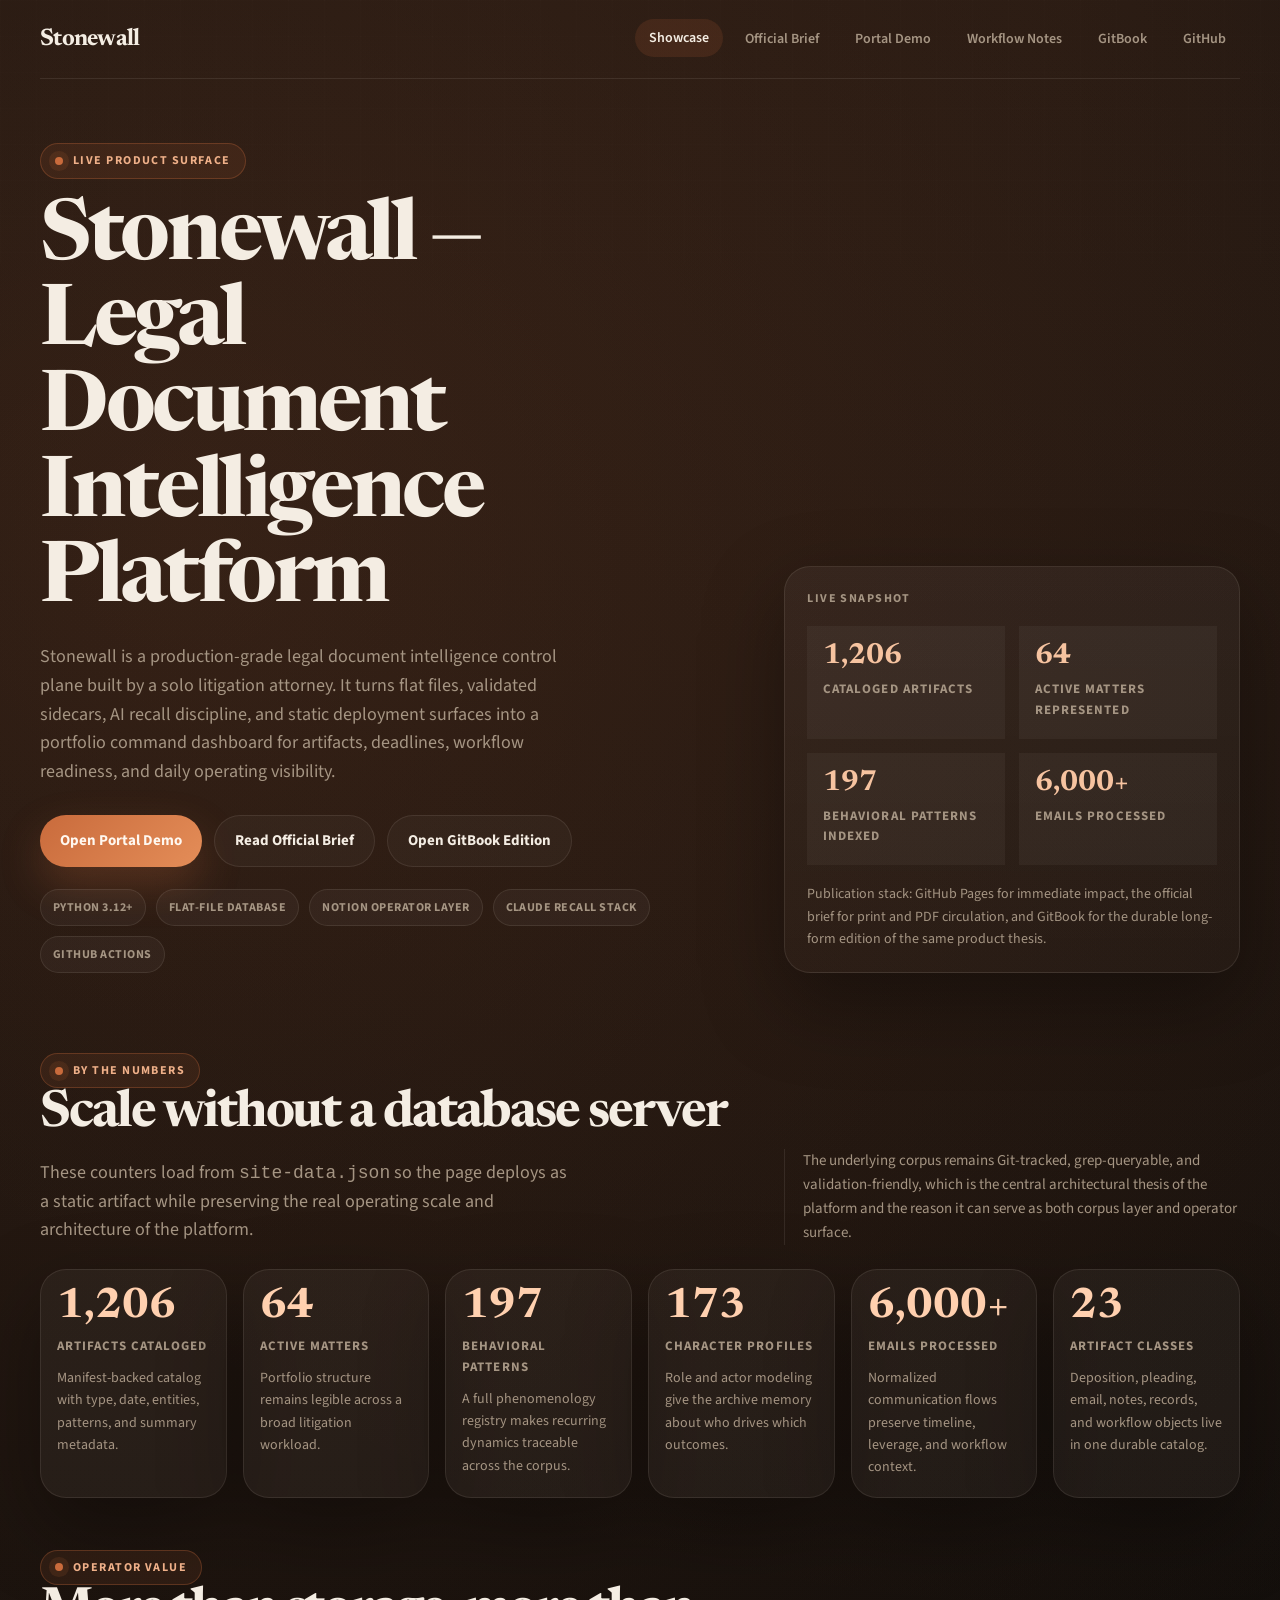
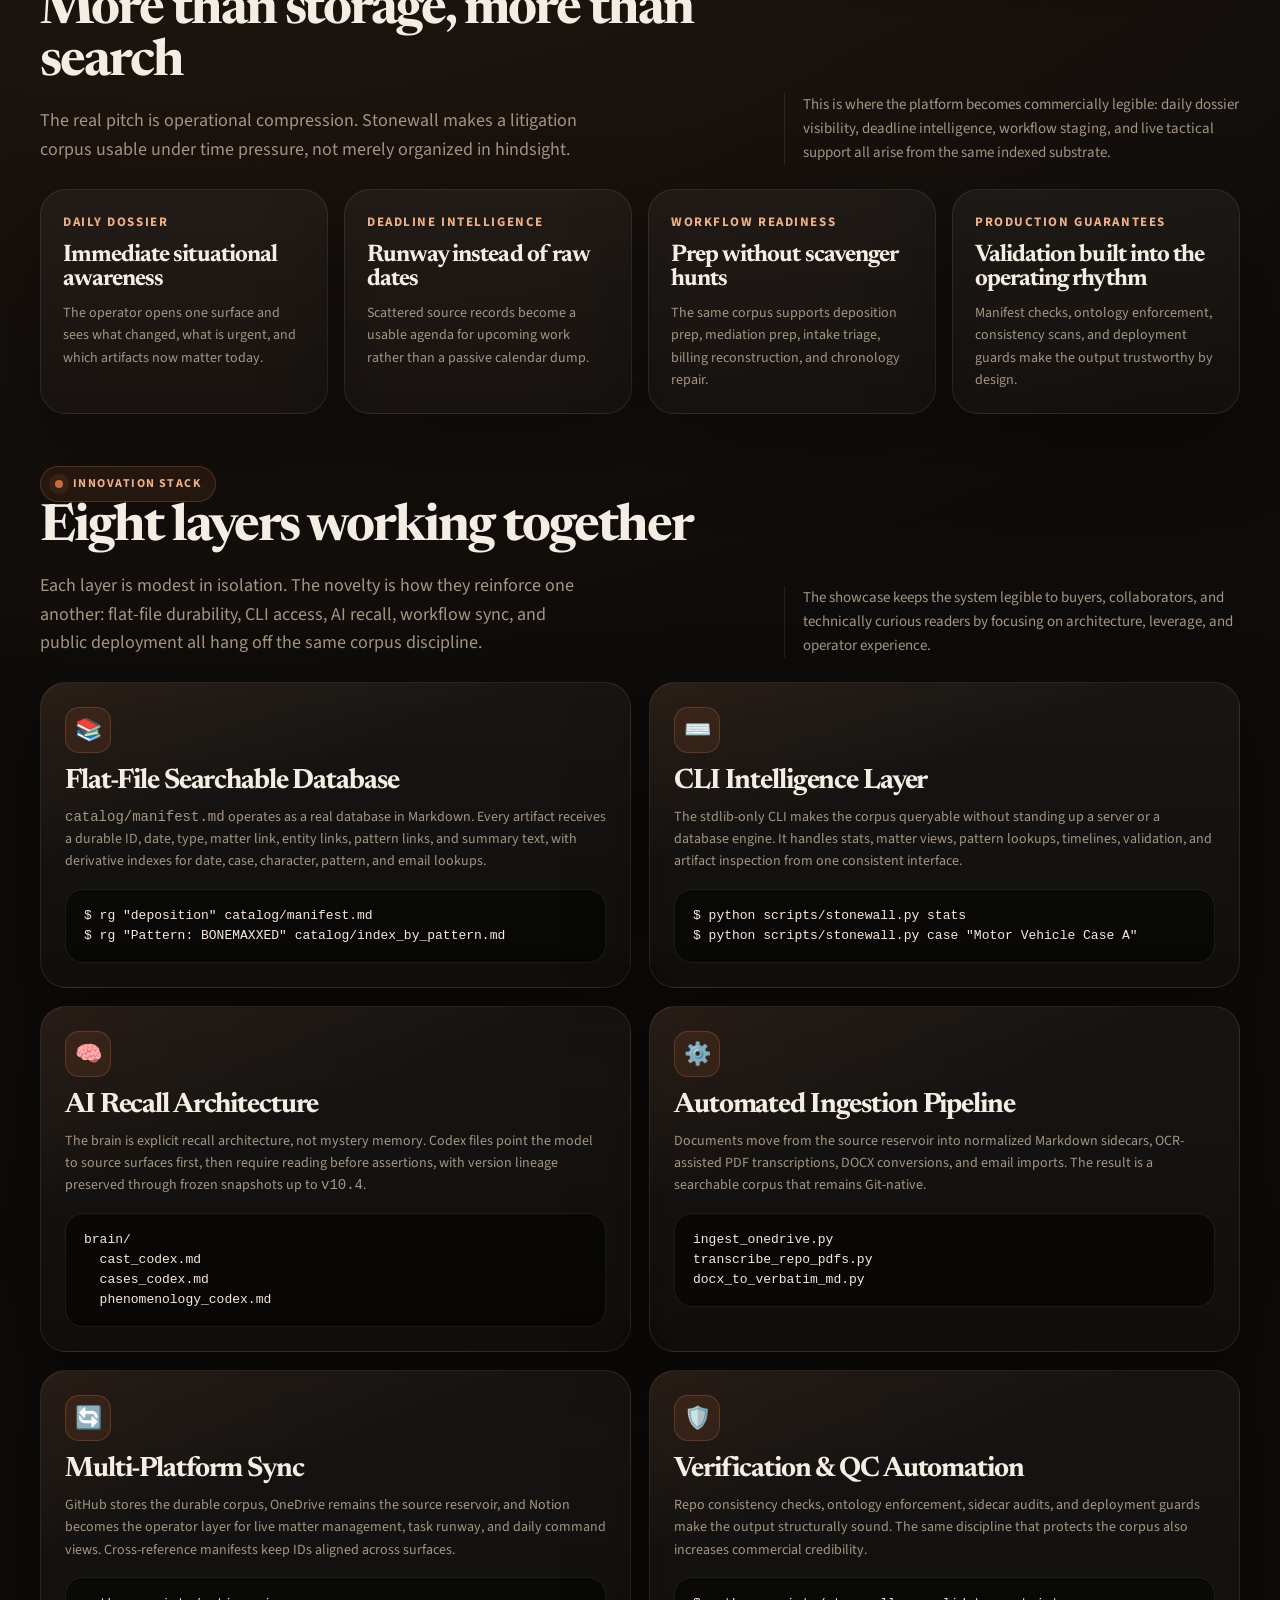
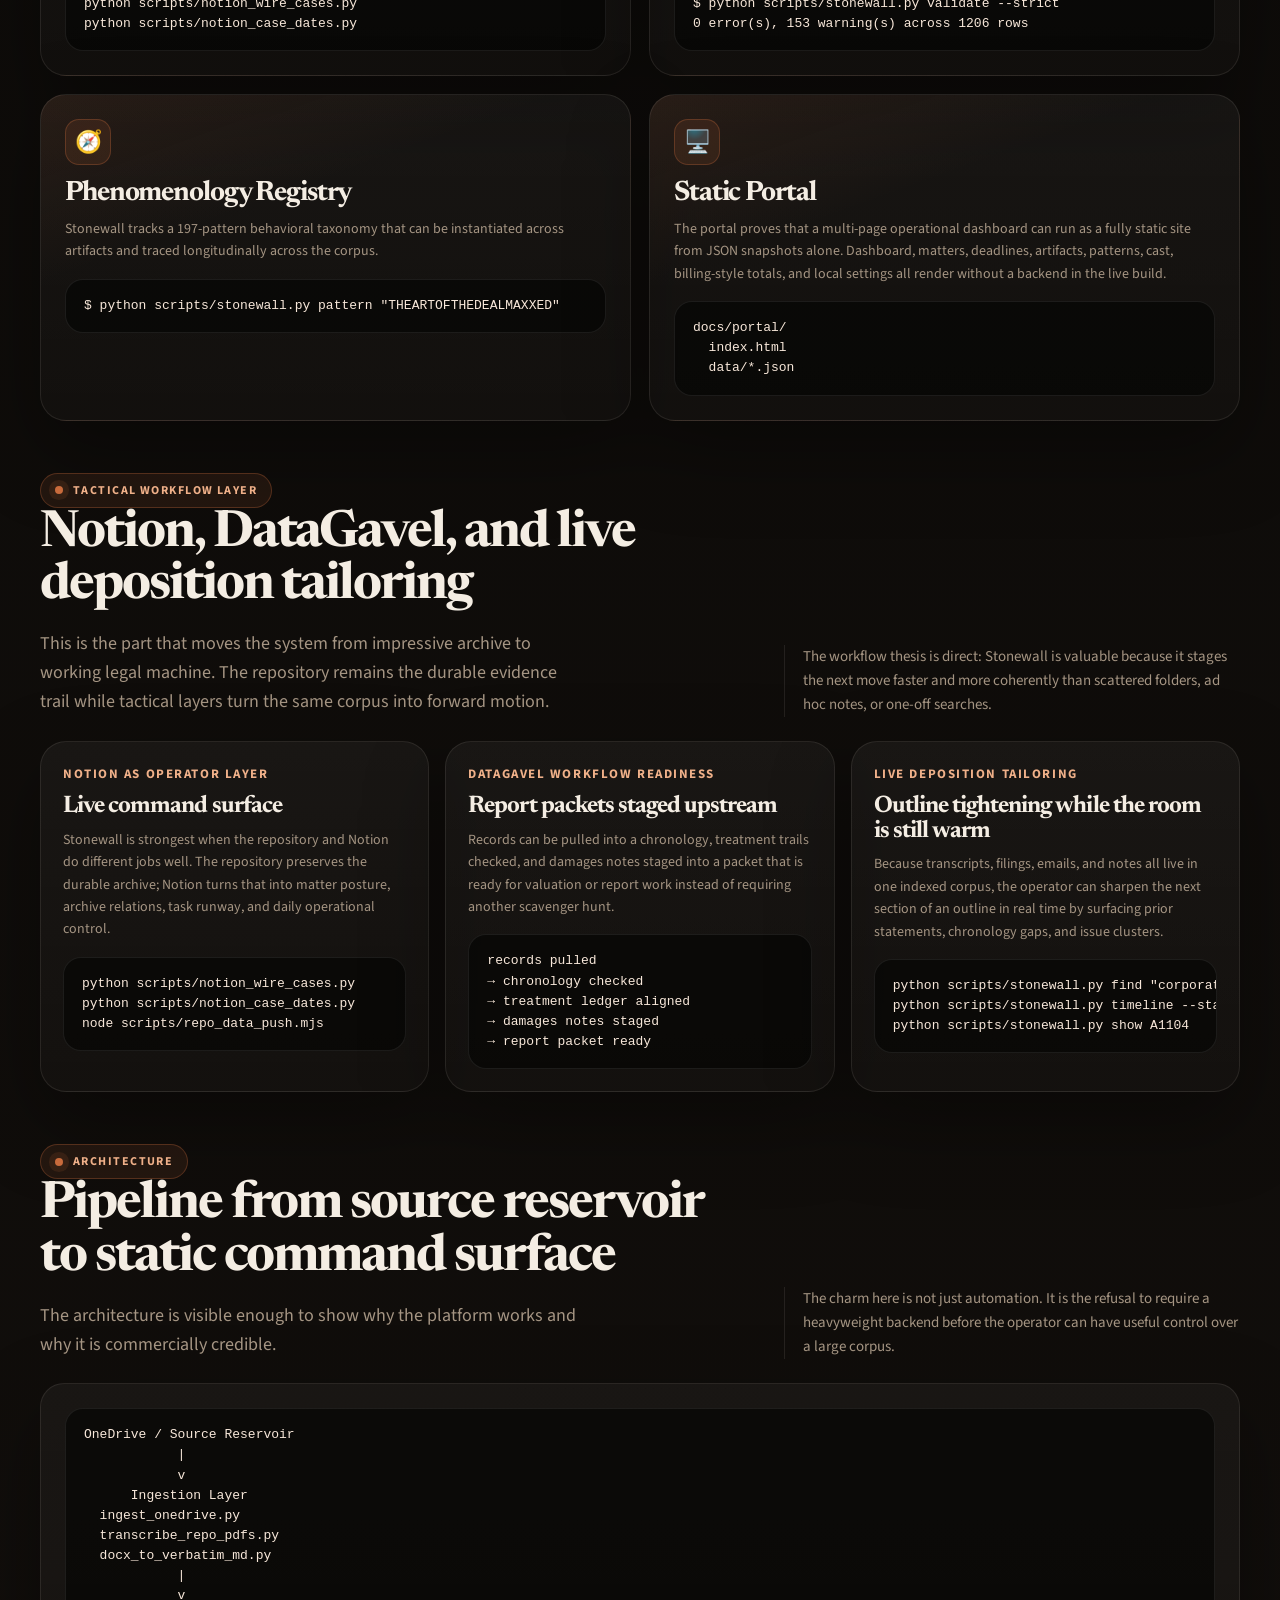
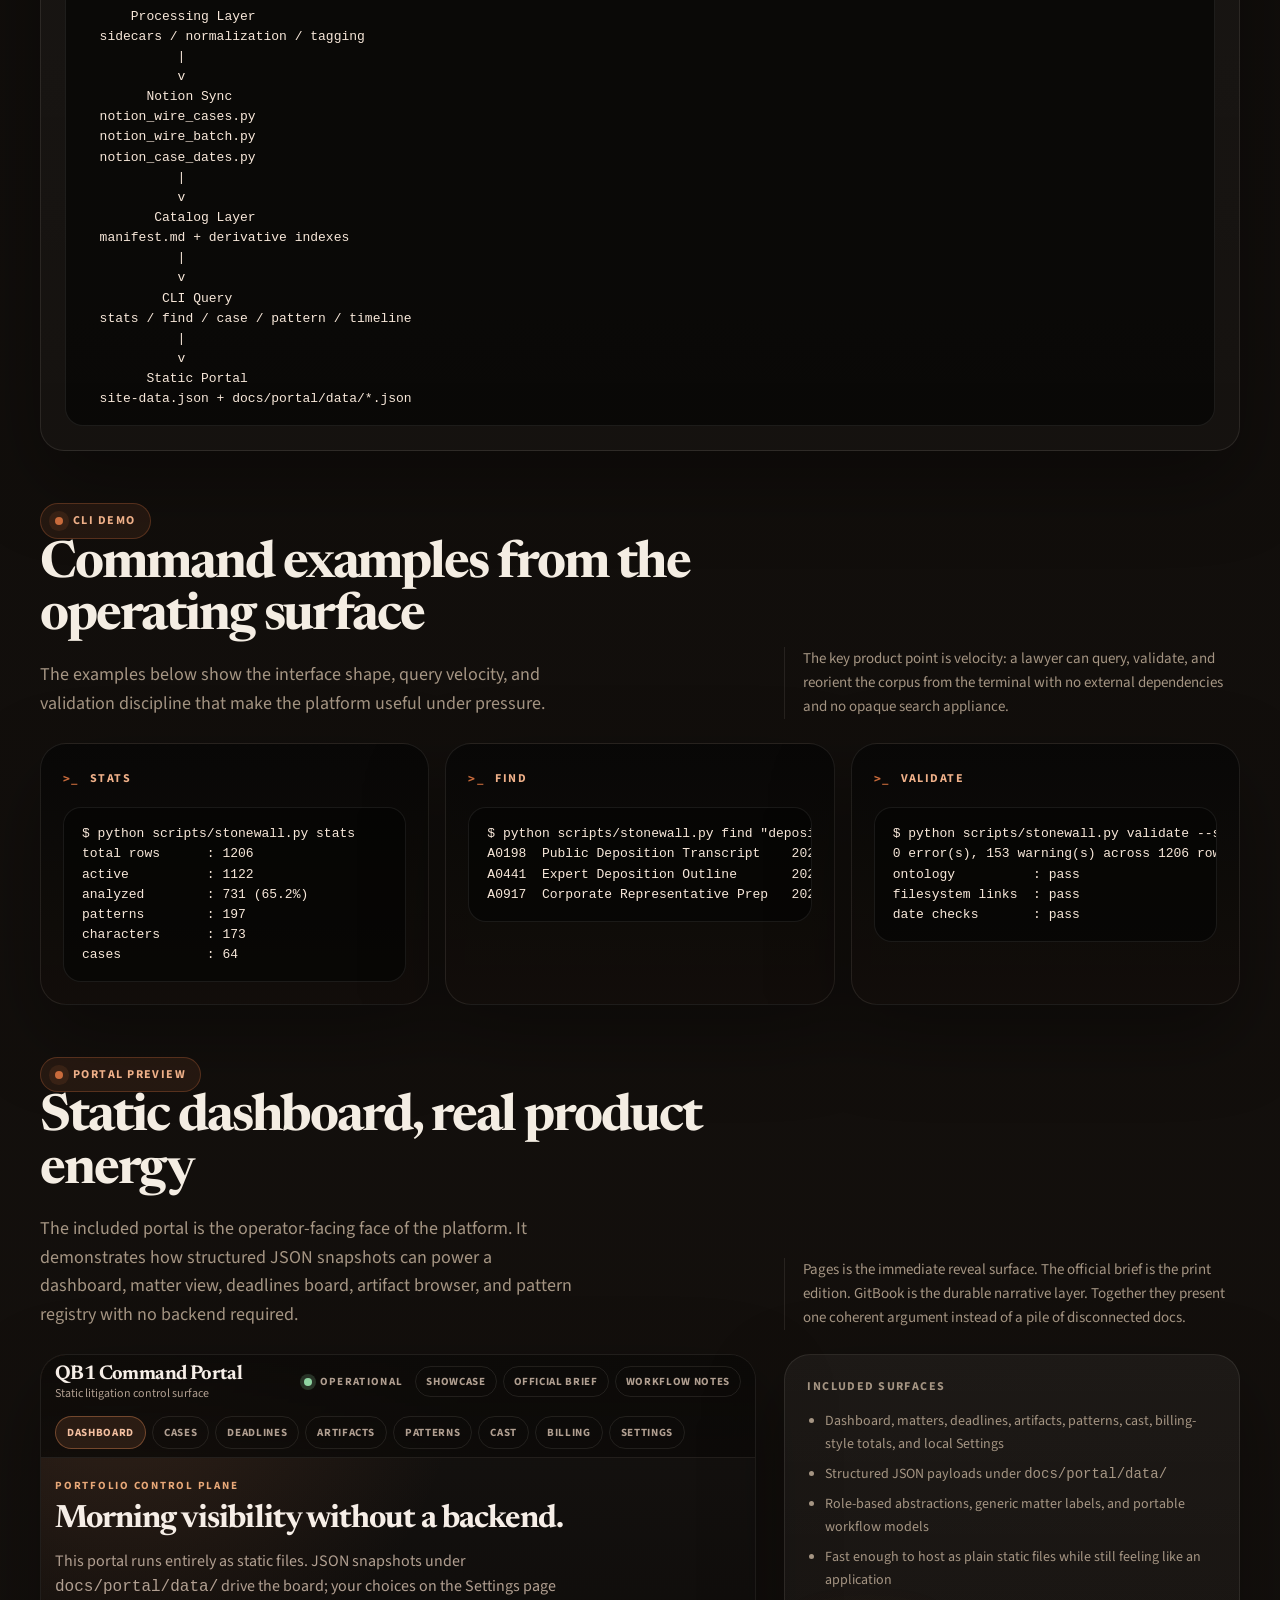
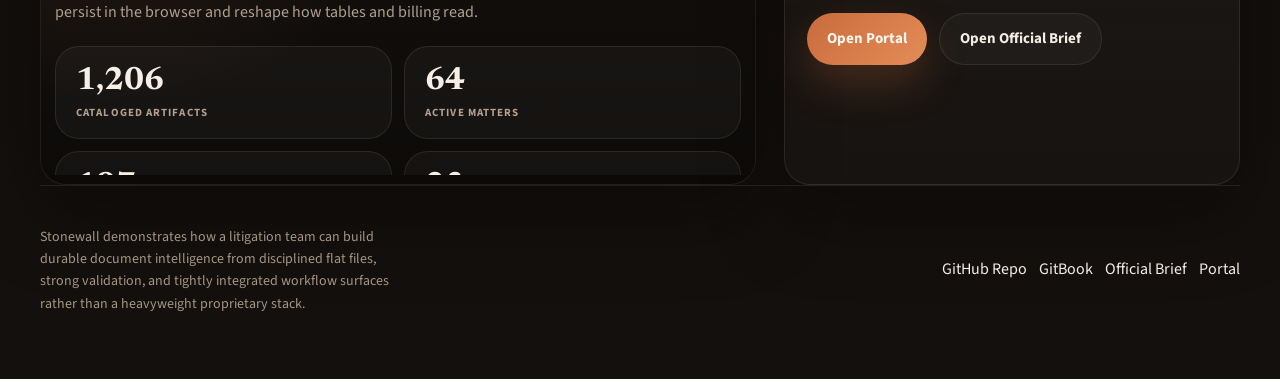
==== docs/index.html @ 7ab82dd1 "feat(portal): QB1 multi-page app with JSON data and local settings Replace static portal placeholder" ====
<!DOCTYPE html>
<html lang="en">
<head>
  <meta charset="utf-8">
  <meta name="viewport" content="width=device-width, initial-scale=1">
  <title>Stonewall — Legal Document Intelligence Platform</title>
  <meta name="description" content="Stonewall is a legal document intelligence platform that turns flat files, validation, AI recall, and static deployment into a litigation control plane.">
  <link rel="preconnect" href="https://fonts.googleapis.com">
  <link rel="preconnect" href="https://fonts.gstatic.com" crossorigin>
  <link href="https://fonts.googleapis.com/css2?family=Newsreader:opsz,wght@6..72,500;6..72,700&family=Source+Sans+3:wght@400;600;700&display=swap" rel="stylesheet">
  <style>
    :root {
      --bg: #0d0b09;
      --surface: #171310;
      --surface-soft: rgba(255,248,240,0.04);
      --text: #f4ede3;
      --muted: #a59583;
      --accent: #c96b3c;
      --accent-soft: rgba(201,107,60,0.14);
      --line: rgba(255,241,230,0.09);
      --line-strong: rgba(201,107,60,0.30);
      --shadow: 0 30px 80px rgba(0,0,0,0.34);
      --max: 1200px;
    }

    * { box-sizing: border-box; }
    html { scroll-behavior: smooth; }
    body {
      margin: 0;
      font-family: "Source Sans 3", sans-serif;
      color: var(--text);
      line-height: 1.6;
      background:
        radial-gradient(circle at 15% 8%, rgba(201,107,60,0.18), transparent 28%),
        radial-gradient(circle at 84% 0%, rgba(201,107,60,0.08), transparent 24%),
        linear-gradient(180deg, #110f0d 0%, var(--bg) 42%, #14100d 100%);
    }
    body::before {
      content: "";
      position: fixed;
      inset: 0;
      pointer-events: none;
      background-image:
        linear-gradient(rgba(255,255,255,0.015) 1px, transparent 1px),
        linear-gradient(90deg, rgba(255,255,255,0.015) 1px, transparent 1px);
      background-size: 36px 36px;
      mask-image: linear-gradient(180deg, rgba(0,0,0,0.6), transparent 78%);
    }
    a { color: inherit; }
    .shell { width: min(var(--max), calc(100% - 32px)); margin: 0 auto; position: relative; }
    .topbar {
      display: flex;
      align-items: center;
      justify-content: space-between;
      gap: 20px;
      padding: 20px 0;
      border-bottom: 1px solid var(--line);
    }
    .brand {
      text-decoration: none;
      font-family: "Newsreader", serif;
      font-size: 24px;
      font-weight: 700;
      letter-spacing: -0.03em;
    }
    nav {
      display: flex;
      flex-wrap: wrap;
      justify-content: flex-end;
      gap: 8px;
    }
    nav a {
      padding: 8px 14px;
      border-radius: 999px;
      text-decoration: none;
      font-size: 14px;
      font-weight: 600;
      color: var(--muted);
      transition: background 160ms ease, color 160ms ease, transform 160ms ease;
    }
    nav a:hover,
    nav a.active {
      background: var(--accent-soft);
      color: var(--text);
      transform: translateY(-1px);
    }
    h1, h2, h3 {
      margin: 0;
      font-family: "Newsreader", serif;
      font-weight: 700;
      line-height: 1.02;
      letter-spacing: -0.04em;
    }
    h1 { font-size: clamp(48px, 7vw, 84px); max-width: 11ch; margin-top: 18px; }
    h2 { font-size: clamp(34px, 4vw, 52px); }
    h3 { font-size: 28px; }
    .hero,
    .section-head,
    .portal-preview { display: grid; grid-template-columns: minmax(0,1.1fr) minmax(280px,0.7fr); gap: 28px; }
    .hero { padding: 64px 0 28px; align-items: end; }
    .eyebrow,
    .section-tag,
    .terminal-label {
      display: inline-flex;
      align-items: center;
      gap: 10px;
      padding: 7px 14px;
      border-radius: 999px;
      border: 1px solid var(--line-strong);
      background: rgba(201,107,60,0.10);
      color: #efb089;
      font-size: 12px;
      font-weight: 700;
      letter-spacing: 0.12em;
      text-transform: uppercase;
    }
    .eyebrow::before,
    .section-tag::before {
      content: "";
      width: 8px;
      height: 8px;
      border-radius: 50%;
      background: var(--accent);
      box-shadow: 0 0 0 6px rgba(201,107,60,0.12);
    }
    .hero p,
    .section-head p {
      color: var(--muted);
      font-size: 18px;
      max-width: 60ch;
      margin: 18px 0 0;
    }
    .hero-actions,
    .badge-row,
    .footer-links { display: flex; flex-wrap: wrap; gap: 12px; }
    .hero-actions { margin-top: 28px; }
    .badge-row { margin-top: 22px; gap: 10px; }
    .btn,
    .btn-secondary {
      display: inline-flex;
      align-items: center;
      justify-content: center;
      padding: 13px 20px;
      border-radius: 999px;
      text-decoration: none;
      font-size: 15px;
      font-weight: 700;
      transition: transform 160ms ease, box-shadow 160ms ease, border-color 160ms ease;
    }
    .btn {
      color: #fff8f0;
      background: linear-gradient(135deg, var(--accent), #e48d58);
      box-shadow: 0 18px 42px rgba(201,107,60,0.26);
    }
    .btn-secondary {
      color: var(--text);
      border: 1px solid var(--line);
      background: rgba(255,255,255,0.03);
    }
    .btn:hover,
    .btn-secondary:hover,
    .card:hover,
    .innovation:hover { transform: translateY(-2px); }
    .badge {
      display: inline-flex;
      align-items: center;
      padding: 8px 12px;
      border-radius: 999px;
      border: 1px solid var(--line);
      background: rgba(255,255,255,0.04);
      color: var(--muted);
      font-size: 12px;
      font-weight: 700;
      letter-spacing: 0.04em;
      text-transform: uppercase;
    }
    .panel,
    .stat-tile,
    .innovation,
    .terminal,
    .frame,
    .notes,
    .card {
      border: 1px solid var(--line);
      border-radius: 26px;
      box-shadow: var(--shadow);
    }
    .panel,
    .terminal,
    .notes,
    .card {
      background: linear-gradient(180deg, rgba(255,255,255,0.045), rgba(255,255,255,0.02));
      padding: 22px;
    }
    .panel-grid,
    .metrics,
    .outcome-grid,
    .innovation-grid,
    .demo-grid { display: grid; gap: 16px; }
    .panel-grid { grid-template-columns: repeat(2, minmax(0,1fr)); margin-top: 18px; gap: 14px; }
    .metrics { grid-template-columns: repeat(6, minmax(0,1fr)); }
    .outcome-grid { grid-template-columns: repeat(4, minmax(0,1fr)); }
    .innovation-grid { grid-template-columns: repeat(2, minmax(0,1fr)); gap: 18px; }
    .demo-grid { grid-template-columns: repeat(3, minmax(0,1fr)); }
    .mini-stat,
    .stat-tile { background: var(--surface-soft); padding: 16px 16px 18px; }
    .mini-stat strong,
    .stat-tile strong {
      display: block;
      font-family: "Newsreader", serif;
      line-height: 1;
    }
    .mini-stat strong { font-size: 29px; color: #f6c3a0; }
    .stat-tile strong { font-size: 42px; color: #ffd0af; }
    .mini-stat span,
    .stat-tile span {
      display: block;
      margin-top: 8px;
      color: var(--muted);
      font-size: 13px;
      text-transform: uppercase;
      letter-spacing: 0.08em;
      font-weight: 700;
    }
    .stat-tile p,
    .innovation p,
    .card p,
    .notes li,
    footer p { color: var(--muted); font-size: 14px; margin: 10px 0 0; }
    .section { padding: 52px 0 0; }
    .section-head { align-items: end; margin-bottom: 24px; }
    .section-head .aside {
      color: var(--muted);
      font-size: 15px;
      border-left: 1px solid var(--line);
      padding-left: 18px;
    }
    .card strong {
      display: block;
      color: #efb089;
      font-size: 13px;
      letter-spacing: 0.12em;
      text-transform: uppercase;
    }
    .card h3 { margin-top: 10px; font-size: 24px; }
    .innovation {
      background:
        linear-gradient(160deg, rgba(201,107,60,0.10), transparent 35%),
        linear-gradient(180deg, rgba(255,255,255,0.045), rgba(255,255,255,0.02));
      padding: 24px;
    }
    .innovation .icon {
      width: 46px;
      height: 46px;
      display: inline-flex;
      align-items: center;
      justify-content: center;
      border-radius: 14px;
      background: rgba(201,107,60,0.12);
      border: 1px solid var(--line-strong);
      font-size: 22px;
      margin-bottom: 14px;
    }
    .terminal {
      background: linear-gradient(180deg, rgba(8,7,6,0.90), rgba(18,14,11,0.94));
    }
    .terminal-label {
      padding: 0;
      border: 0;
      background: transparent;
      color: #efb089;
    }
    .terminal-label::before {
      content: ">_";
      color: var(--accent);
      font-size: 13px;
    }
    pre {
      margin: 16px 0 0;
      padding: 16px 18px;
      border-radius: 18px;
      border: 1px solid rgba(255,255,255,0.08);
      background: rgba(6,5,4,0.65);
      overflow-x: auto;
      color: #f8e8da;
      font-size: 13px;
      line-height: 1.55;
    }
    code { font-family: ui-monospace, SFMono-Regular, Menlo, Consolas, monospace; }
    .diagram {
      border: 1px solid var(--line);
      border-radius: 24px;
      padding: 24px;
      background: linear-gradient(180deg, rgba(255,255,255,0.04), rgba(255,255,255,0.02));
      box-shadow: var(--shadow);
    }
    .diagram pre { margin: 0; }
    .frame {
      min-height: 420px;
      overflow: hidden;
      background: rgba(10,8,6,0.74);
    }
    .frame iframe {
      width: 100%;
      min-height: 420px;
      border: 0;
      background: #120f0d;
    }
    .notes ul { margin: 14px 0 0; padding-left: 18px; }
    .notes li + li { margin-top: 8px; }
    footer {
      padding: 40px 0 64px;
      display: flex;
      flex-wrap: wrap;
      align-items: center;
      justify-content: space-between;
      gap: 18px;
      border-top: 1px solid var(--line);
      margin-top: 52px;
    }
    footer p { margin: 0; max-width: 52ch; }
    .footer-links a {
      text-decoration: none;
      color: var(--text);
      border-bottom: 1px solid transparent;
    }
    .footer-links a:hover { border-color: var(--accent); }
    @media (max-width: 1100px) {
      .hero,
      .section-head,
      .portal-preview,
      .demo-grid { grid-template-columns: 1fr; }
      .metrics { grid-template-columns: repeat(3, minmax(0,1fr)); }
    }
    @media (max-width: 760px) {
      .shell { width: min(var(--max), calc(100% - 20px)); }
      .topbar { padding: 16px 0; }
      .hero { padding-top: 42px; }
      .panel-grid,
      .metrics,
      .outcome-grid,
      .innovation-grid { grid-template-columns: 1fr; }
      footer { padding-bottom: 40px; }
    }
  </style>
</head>
<body>
  <header class="shell topbar">
    <a class="brand" href="./">Stonewall</a>
    <nav>
      <a class="active" href="./">Showcase</a>
      <a href="official-brief.html">Official Brief</a>
      <a href="portal/">Portal Demo</a>
      <a href="insights.html">Workflow Notes</a>
      <a href="https://maxwell-kemp.gitbook.io/stonewall-qb3/stonewall-showcase/quarterback/">GitBook</a>
      <a href="https://github.com/maxwellkemp10-ux/stonewall-showcase">GitHub</a>
    </nav>
  </header>

  <main class="shell">
    <section class="hero">
      <div>
        <div class="eyebrow">Live Product Surface</div>
        <h1>Stonewall — Legal Document Intelligence Platform</h1>
        <p>Stonewall is a production-grade legal document intelligence control plane built by a solo litigation attorney. It turns flat files, validated sidecars, AI recall discipline, and static deployment surfaces into a portfolio command dashboard for artifacts, deadlines, workflow readiness, and daily operating visibility.</p>
        <div class="hero-actions">
          <a class="btn" href="portal/">Open Portal Demo</a>
          <a class="btn-secondary" href="official-brief.html">Read Official Brief</a>
          <a class="btn-secondary" href="https://maxwell-kemp.gitbook.io/stonewall-qb3/stonewall-showcase/quarterback/">Open GitBook Edition</a>
        </div>
        <div class="badge-row">
          <span class="badge">Python 3.12+</span>
          <span class="badge">Flat-File Database</span>
          <span class="badge">Notion Operator Layer</span>
          <span class="badge">Claude Recall Stack</span>
          <span class="badge">GitHub Actions</span>
        </div>
      </div>
      <aside class="panel">
        <strong style="display:block;color:var(--muted);font-size:12px;letter-spacing:.12em;text-transform:uppercase;">Live Snapshot</strong>
        <div class="panel-grid">
          <div class="mini-stat"><strong id="heroCataloged">1,206</strong><span>cataloged artifacts</span></div>
          <div class="mini-stat"><strong id="heroCases">64</strong><span>active matters represented</span></div>
          <div class="mini-stat"><strong id="heroPatterns">197</strong><span>behavioral patterns indexed</span></div>
          <div class="mini-stat"><strong id="heroEmails">6,000+</strong><span>emails processed</span></div>
        </div>
        <p style="margin:18px 0 0;color:var(--muted);font-size:14px;">Publication stack: GitHub Pages for immediate impact, the official brief for print and PDF circulation, and GitBook for the durable long-form edition of the same product thesis.</p>
      </aside>
    </section>

    <section class="section" id="numbers">
      <div class="section-head">
        <div>
          <div class="section-tag">By The Numbers</div>
          <h2>Scale without a database server</h2>
          <p>These counters load from <code>site-data.json</code> so the page deploys as a static artifact while preserving the real operating scale and architecture of the platform.</p>
        </div>
        <div class="aside">The underlying corpus remains Git-tracked, grep-queryable, and validation-friendly, which is the central architectural thesis of the platform and the reason it can serve as both corpus layer and operator surface.</div>
      </div>
      <div class="metrics">
        <article class="stat-tile"><strong id="metricArtifacts">1,206</strong><span>Artifacts Cataloged</span><p>Manifest-backed catalog with type, date, entities, patterns, and summary metadata.</p></article>
        <article class="stat-tile"><strong id="metricCases">64</strong><span>Active Matters</span><p>Portfolio structure remains legible across a broad litigation workload.</p></article>
        <article class="stat-tile"><strong id="metricPatterns">197</strong><span>Behavioral Patterns</span><p>A full phenomenology registry makes recurring dynamics traceable across the corpus.</p></article>
        <article class="stat-tile"><strong id="metricCharacters">173</strong><span>Character Profiles</span><p>Role and actor modeling give the archive memory about who drives which outcomes.</p></article>
        <article class="stat-tile"><strong id="metricEmails">6,000+</strong><span>Emails Processed</span><p>Normalized communication flows preserve timeline, leverage, and workflow context.</p></article>
        <article class="stat-tile"><strong id="metricTypes">23</strong><span>Artifact Classes</span><p>Deposition, pleading, email, notes, records, and workflow objects live in one durable catalog.</p></article>
      </div>
    </section>

    <section class="section" id="outcomes">
      <div class="section-head">
        <div>
          <div class="section-tag">Operator Value</div>
          <h2>More than storage, more than search</h2>
          <p>The real pitch is operational compression. Stonewall makes a litigation corpus usable under time pressure, not merely organized in hindsight.</p>
        </div>
        <div class="aside">This is where the platform becomes commercially legible: daily dossier visibility, deadline intelligence, workflow staging, and live tactical support all arise from the same indexed substrate.</div>
      </div>
      <div class="outcome-grid">
        <article class="card"><strong>Daily Dossier</strong><h3>Immediate situational awareness</h3><p>The operator opens one surface and sees what changed, what is urgent, and which artifacts now matter today.</p></article>
        <article class="card"><strong>Deadline Intelligence</strong><h3>Runway instead of raw dates</h3><p>Scattered source records become a usable agenda for upcoming work rather than a passive calendar dump.</p></article>
        <article class="card"><strong>Workflow Readiness</strong><h3>Prep without scavenger hunts</h3><p>The same corpus supports deposition prep, mediation prep, intake triage, billing reconstruction, and chronology repair.</p></article>
        <article class="card"><strong>Production Guarantees</strong><h3>Validation built into the operating rhythm</h3><p>Manifest checks, ontology enforcement, consistency scans, and deployment guards make the output trustworthy by design.</p></article>
      </div>
    </section>

    <section class="section" id="innovation">
      <div class="section-head">
        <div>
          <div class="section-tag">Innovation Stack</div>
          <h2>Eight layers working together</h2>
          <p>Each layer is modest in isolation. The novelty is how they reinforce one another: flat-file durability, CLI access, AI recall, workflow sync, and public deployment all hang off the same corpus discipline.</p>
        </div>
        <div class="aside">The showcase keeps the system legible to buyers, collaborators, and technically curious readers by focusing on architecture, leverage, and operator experience.</div>
      </div>
      <div class="innovation-grid">
        <article class="innovation"><div class="icon">📚</div><h3>Flat-File Searchable Database</h3><p><code>catalog/manifest.md</code> operates as a real database in Markdown. Every artifact receives a durable ID, date, type, matter link, entity links, pattern links, and summary text, with derivative indexes for date, case, character, pattern, and email lookups.</p><pre><code>$ rg "deposition" catalog/manifest.md
$ rg "Pattern: BONEMAXXED" catalog/index_by_pattern.md</code></pre></article>
        <article class="innovation"><div class="icon">⌨️</div><h3>CLI Intelligence Layer</h3><p>The stdlib-only CLI makes the corpus queryable without standing up a server or a database engine. It handles stats, matter views, pattern lookups, timelines, validation, and artifact inspection from one consistent interface.</p><pre><code>$ python scripts/stonewall.py stats
$ python scripts/stonewall.py case "Motor Vehicle Case A"</code></pre></article>
        <article class="innovation"><div class="icon">🧠</div><h3>AI Recall Architecture</h3><p>The brain is explicit recall architecture, not mystery memory. Codex files point the model to source surfaces first, then require reading before assertions, with version lineage preserved through frozen snapshots up to <code>v10.4</code>.</p><pre><code>brain/
  cast_codex.md
  cases_codex.md
  phenomenology_codex.md</code></pre></article>
        <article class="innovation"><div class="icon">⚙️</div><h3>Automated Ingestion Pipeline</h3><p>Documents move from the source reservoir into normalized Markdown sidecars, OCR-assisted PDF transcriptions, DOCX conversions, and email imports. The result is a searchable corpus that remains Git-native.</p><pre><code>ingest_onedrive.py
transcribe_repo_pdfs.py
docx_to_verbatim_md.py</code></pre></article>
        <article class="innovation"><div class="icon">🔄</div><h3>Multi-Platform Sync</h3><p>GitHub stores the durable corpus, OneDrive remains the source reservoir, and Notion becomes the operator layer for live matter management, task runway, and daily command views. Cross-reference manifests keep IDs aligned across surfaces.</p><pre><code>python scripts/notion_wire_cases.py
python scripts/notion_case_dates.py</code></pre></article>
        <article class="innovation"><div class="icon">🛡️</div><h3>Verification & QC Automation</h3><p>Repo consistency checks, ontology enforcement, sidecar audits, and deployment guards make the output structurally sound. The same discipline that protects the corpus also increases commercial credibility.</p><pre><code>$ python scripts/stonewall.py validate --strict
0 error(s), 153 warning(s) across 1206 rows</code></pre></article>
        <article class="innovation"><div class="icon">🧭</div><h3>Phenomenology Registry</h3><p>Stonewall tracks a 197-pattern behavioral taxonomy that can be instantiated across artifacts and traced longitudinally across the corpus.</p><pre><code>$ python scripts/stonewall.py pattern "THEARTOFTHEDEALMAXXED"</code></pre></article>
        <article class="innovation"><div class="icon">🖥️</div><h3>Static Portal</h3><p>The portal proves that a multi-page operational dashboard can run as a fully static site from JSON snapshots alone. Dashboard, matters, deadlines, artifacts, patterns, cast, billing-style totals, and local settings all render without a backend in the live build.</p><pre><code>docs/portal/
  index.html
  data/*.json</code></pre></article>
      </div>
    </section>

    <section class="section" id="tactical">
      <div class="section-head">
        <div>
          <div class="section-tag">Tactical Workflow Layer</div>
          <h2>Notion, DataGavel, and live deposition tailoring</h2>
          <p>This is the part that moves the system from impressive archive to working legal machine. The repository remains the durable evidence trail while tactical layers turn the same corpus into forward motion.</p>
        </div>
        <div class="aside">The workflow thesis is direct: Stonewall is valuable because it stages the next move faster and more coherently than scattered folders, ad hoc notes, or one-off searches.</div>
      </div>
      <div class="demo-grid">
        <article class="card"><strong>Notion as Operator Layer</strong><h3>Live command surface</h3><p>Stonewall is strongest when the repository and Notion do different jobs well. The repository preserves the durable archive; Notion turns that into matter posture, archive relations, task runway, and daily operational control.</p><pre><code>python scripts/notion_wire_cases.py
python scripts/notion_case_dates.py
node scripts/repo_data_push.mjs</code></pre></article>
        <article class="card"><strong>DataGavel Workflow Readiness</strong><h3>Report packets staged upstream</h3><p>Records can be pulled into a chronology, treatment trails checked, and damages notes staged into a packet that is ready for valuation or report work instead of requiring another scavenger hunt.</p><pre><code>records pulled
→ chronology checked
→ treatment ledger aligned
→ damages notes staged
→ report packet ready</code></pre></article>
        <article class="card"><strong>Live Deposition Tailoring</strong><h3>Outline tightening while the room is still warm</h3><p>Because transcripts, filings, emails, and notes all live in one indexed corpus, the operator can sharpen the next section of an outline in real time by surfacing prior statements, chronology gaps, and issue clusters.</p><pre><code>python scripts/stonewall.py find "corporate representative"
python scripts/stonewall.py timeline --start 2025-02-01 --end 2025-02-28
python scripts/stonewall.py show A1104</code></pre></article>
      </div>
    </section>

    <section class="section" id="architecture">
      <div class="section-head">
        <div>
          <div class="section-tag">Architecture</div>
          <h2>Pipeline from source reservoir to static command surface</h2>
          <p>The architecture is visible enough to show why the platform works and why it is commercially credible.</p>
        </div>
        <div class="aside">The charm here is not just automation. It is the refusal to require a heavyweight backend before the operator can have useful control over a large corpus.</div>
      </div>
      <div class="diagram">
        <pre><code>OneDrive / Source Reservoir
            |
            v
      Ingestion Layer
  ingest_onedrive.py
  transcribe_repo_pdfs.py
  docx_to_verbatim_md.py
            |
            v
      Processing Layer
  sidecars / normalization / tagging
            |
            v
        Notion Sync
  notion_wire_cases.py
  notion_wire_batch.py
  notion_case_dates.py
            |
            v
         Catalog Layer
  manifest.md + derivative indexes
            |
            v
          CLI Query
  stats / find / case / pattern / timeline
            |
            v
        Static Portal
  site-data.json + docs/portal/data/*.json</code></pre>
      </div>
    </section>

    <section class="section" id="cli-demo">
      <div class="section-head">
        <div>
          <div class="section-tag">CLI Demo</div>
          <h2>Command examples from the operating surface</h2>
          <p>The examples below show the interface shape, query velocity, and validation discipline that make the platform useful under pressure.</p>
        </div>
        <div class="aside">The key product point is velocity: a lawyer can query, validate, and reorient the corpus from the terminal with no external dependencies and no opaque search appliance.</div>
      </div>
      <div class="demo-grid">
        <article class="terminal"><div class="terminal-label">stats</div><pre><code>$ python scripts/stonewall.py stats
total rows      : 1206
active          : 1122
analyzed        : 731 (65.2%)
patterns        : 197
characters      : 173
cases           : 64</code></pre></article>
        <article class="terminal"><div class="terminal-label">find</div><pre><code>$ python scripts/stonewall.py find "deposition"
A0198  Public Deposition Transcript    2025-02-28  deposition
A0441  Expert Deposition Outline       2025-07-16  deposition
A0917  Corporate Representative Prep   2026-01-11  deposition</code></pre></article>
        <article class="terminal"><div class="terminal-label">validate</div><pre><code>$ python scripts/stonewall.py validate --strict
0 error(s), 153 warning(s) across 1206 rows
ontology          : pass
filesystem links  : pass
date checks       : pass</code></pre></article>
      </div>
    </section>

    <section class="section" id="portal">
      <div class="section-head">
        <div>
          <div class="section-tag">Portal Preview</div>
          <h2>Static dashboard, real product energy</h2>
          <p>The included portal is the operator-facing face of the platform. It demonstrates how structured JSON snapshots can power a dashboard, matter view, deadlines board, artifact browser, and pattern registry with no backend required.</p>
        </div>
        <div class="aside">Pages is the immediate reveal surface. The official brief is the print edition. GitBook is the durable narrative layer. Together they present one coherent argument instead of a pile of disconnected docs.</div>
      </div>
      <div class="portal-preview">
        <div class="frame">
          <iframe src="portal/" title="Stonewall portal preview"></iframe>
        </div>
        <aside class="notes">
          <strong style="display:block;color:var(--muted);font-size:12px;letter-spacing:.12em;text-transform:uppercase;">Included surfaces</strong>
          <ul>
            <li>Dashboard, matters, deadlines, artifacts, patterns, cast, billing-style totals, and local Settings</li>
            <li>Structured JSON payloads under <code>docs/portal/data/</code></li>
            <li>Role-based abstractions, generic matter labels, and portable workflow models</li>
            <li>Fast enough to host as plain static files while still feeling like an application</li>
          </ul>
          <div class="hero-actions" style="margin-top:22px;">
            <a class="btn" href="portal/">Open Portal</a>
            <a class="btn-secondary" href="official-brief.html">Open Official Brief</a>
          </div>
        </aside>
      </div>
    </section>
  </main>

  <footer class="shell">
    <p>Stonewall demonstrates how a litigation team can build durable document intelligence from disciplined flat files, strong validation, and tightly integrated workflow surfaces rather than a heavyweight proprietary stack.</p>
    <div class="footer-links">
      <a href="https://github.com/maxwellkemp10-ux/stonewall-showcase">GitHub Repo</a>
      <a href="https://maxwell-kemp.gitbook.io/stonewall-qb3/stonewall-showcase/quarterback/">GitBook</a>
      <a href="official-brief.html">Official Brief</a>
      <a href="portal/">Portal</a>
    </div>
  </footer>

  <script>
    (async function () {
      try {
        const response = await fetch('site-data.json', { cache: 'no-store' });
        if (!response.ok) return;
        const data = await response.json();
        const format = (value) => new Intl.NumberFormat('en-US').format(value);
        const manifest = data.manifest || {};
        const patterns = data.patterns || {};
        const cases = data.cases || {};
        const characters = data.characters || {};
        const showcase = data.showcase_metrics || {};

        const values = {
          heroCataloged: format(manifest.total_rows || 0),
          heroCases: format(cases.total_unique || 0),
          heroPatterns: format(patterns.total || 0),
          heroEmails: `${format(showcase.emails_processed || 0)}+`,
          metricArtifacts: format(manifest.total_rows || 0),
          metricCases: format(cases.total_unique || 0),
          metricPatterns: format(patterns.total || 0),
          metricCharacters: format(characters.total_unique || 0),
          metricEmails: `${format(showcase.emails_processed || 0)}+`,
          metricTypes: format(showcase.artifact_classes || 0)
        };

        Object.entries(values).forEach(([id, value]) => {
          const node = document.getElementById(id);
          if (node) node.textContent = value;
        });
      } catch (error) {
        console.warn('Stonewall showcase metrics unavailable', error);
      }
    }());
  </script>
</body>
</html>
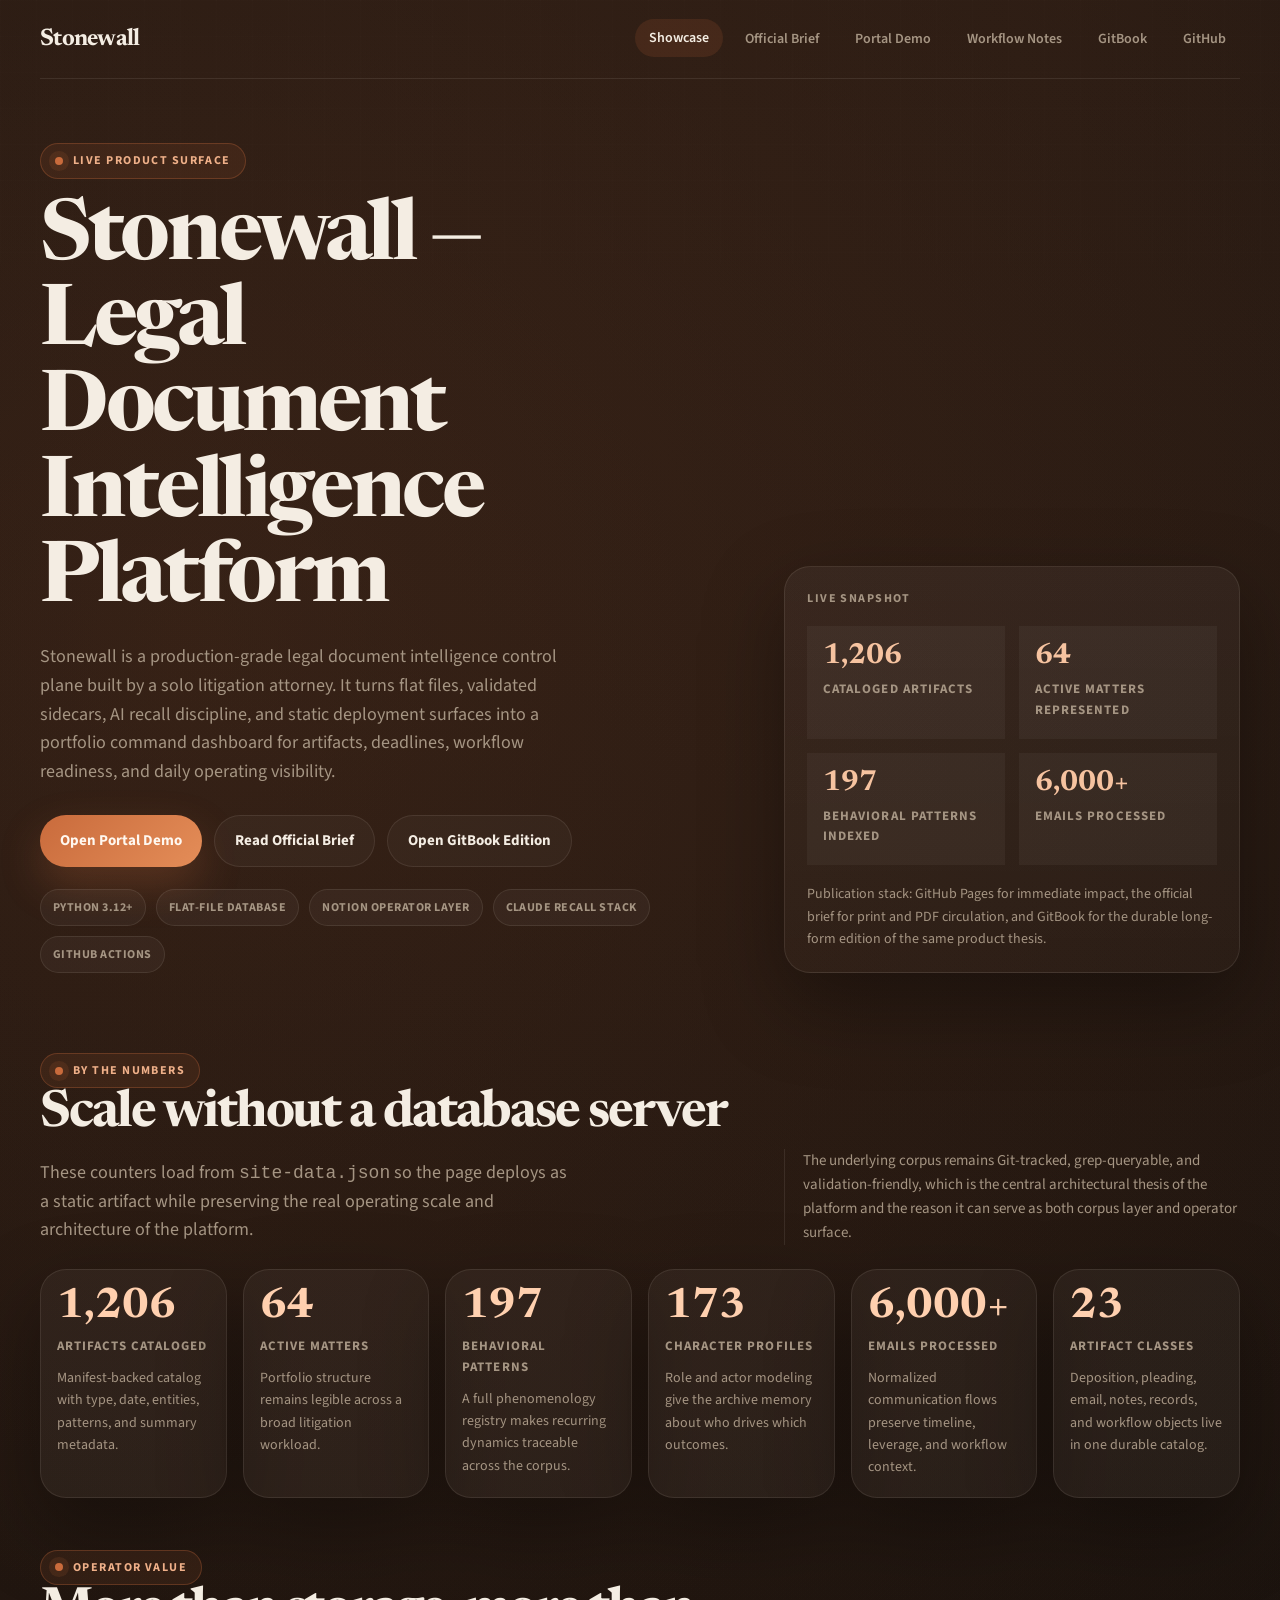
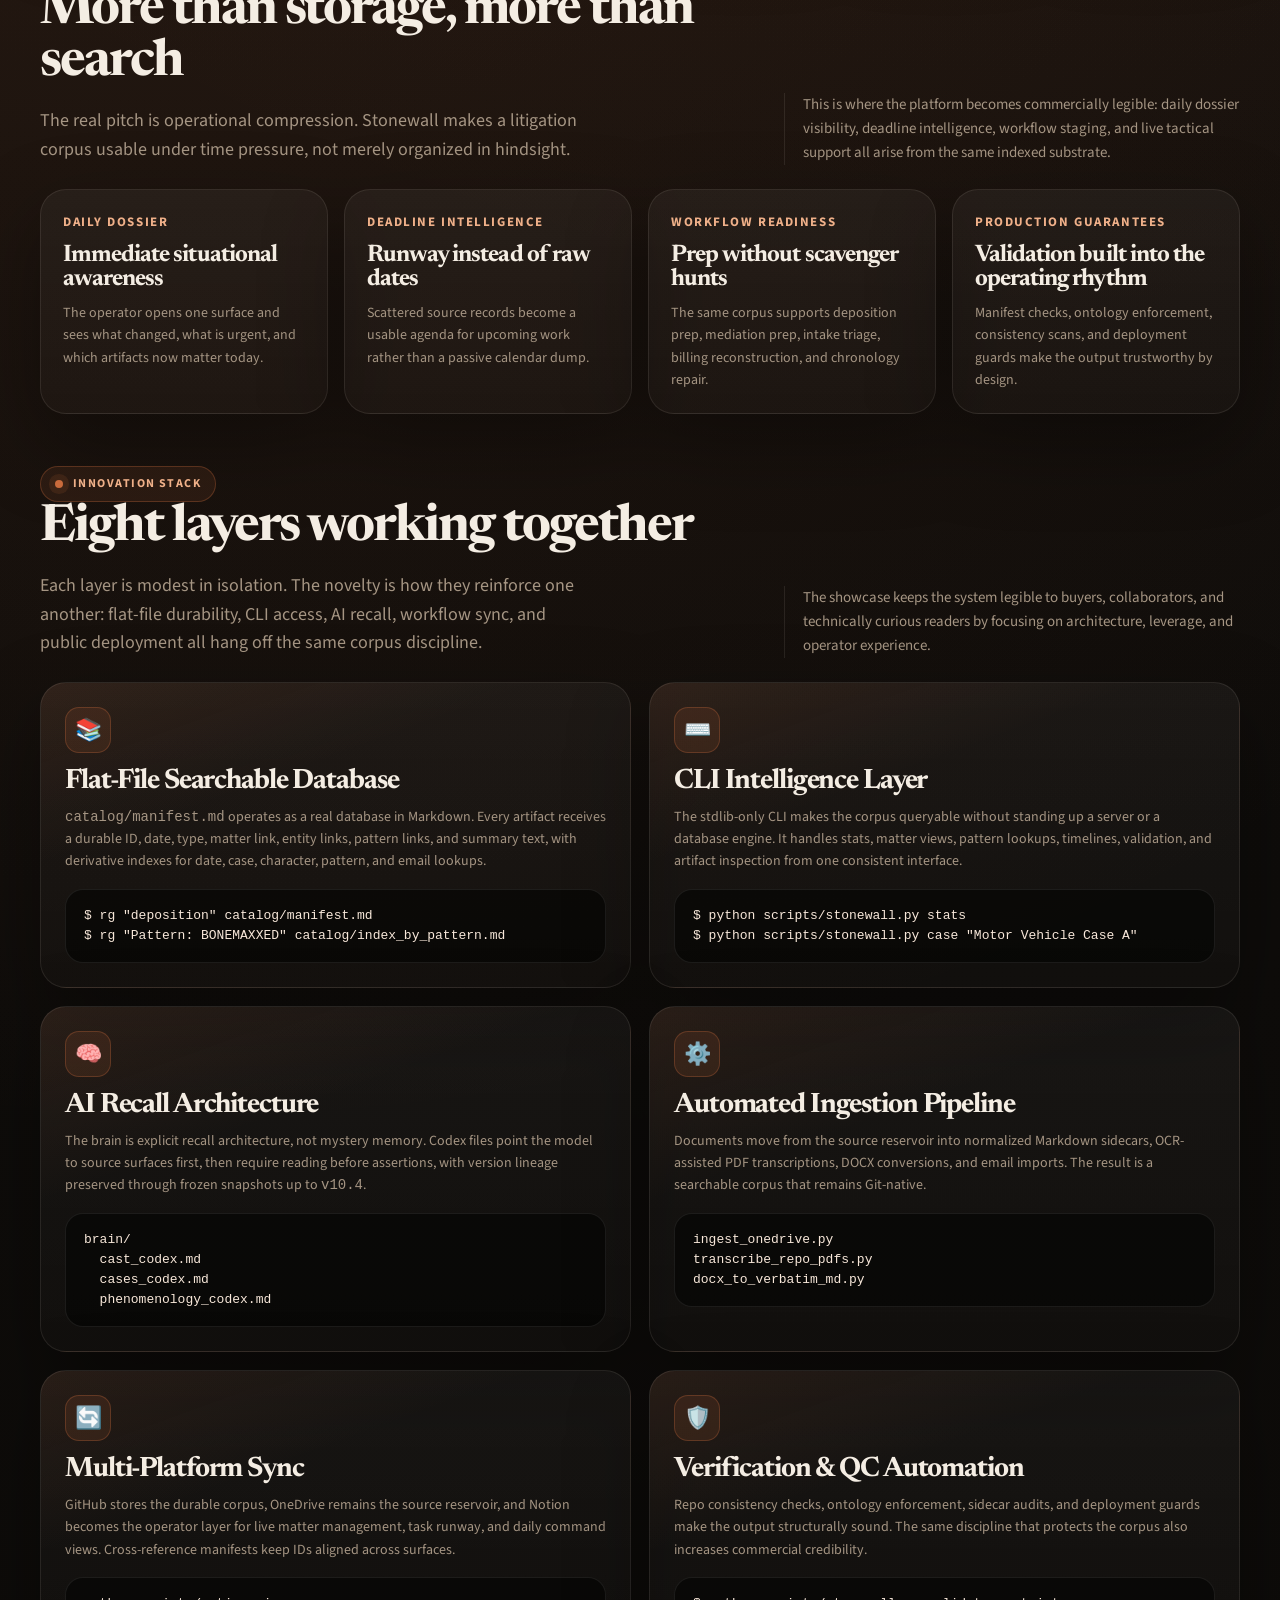
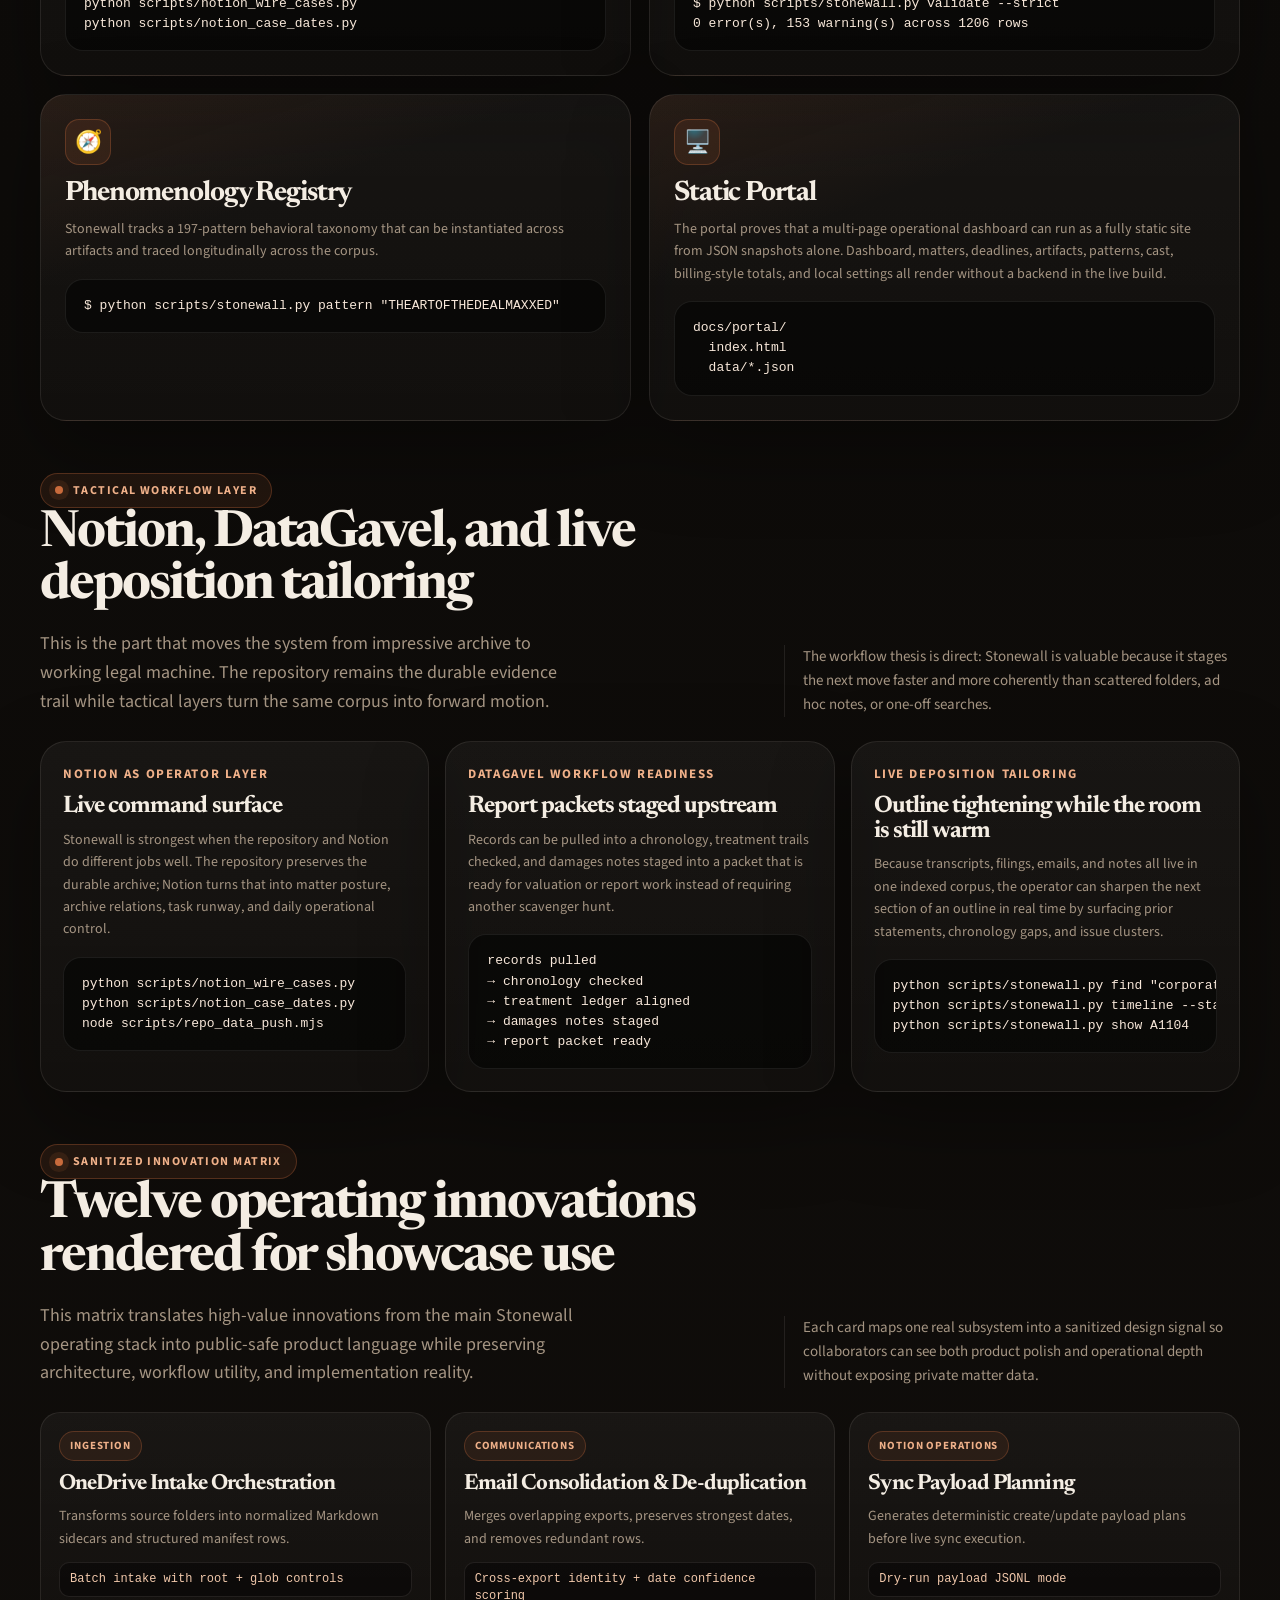
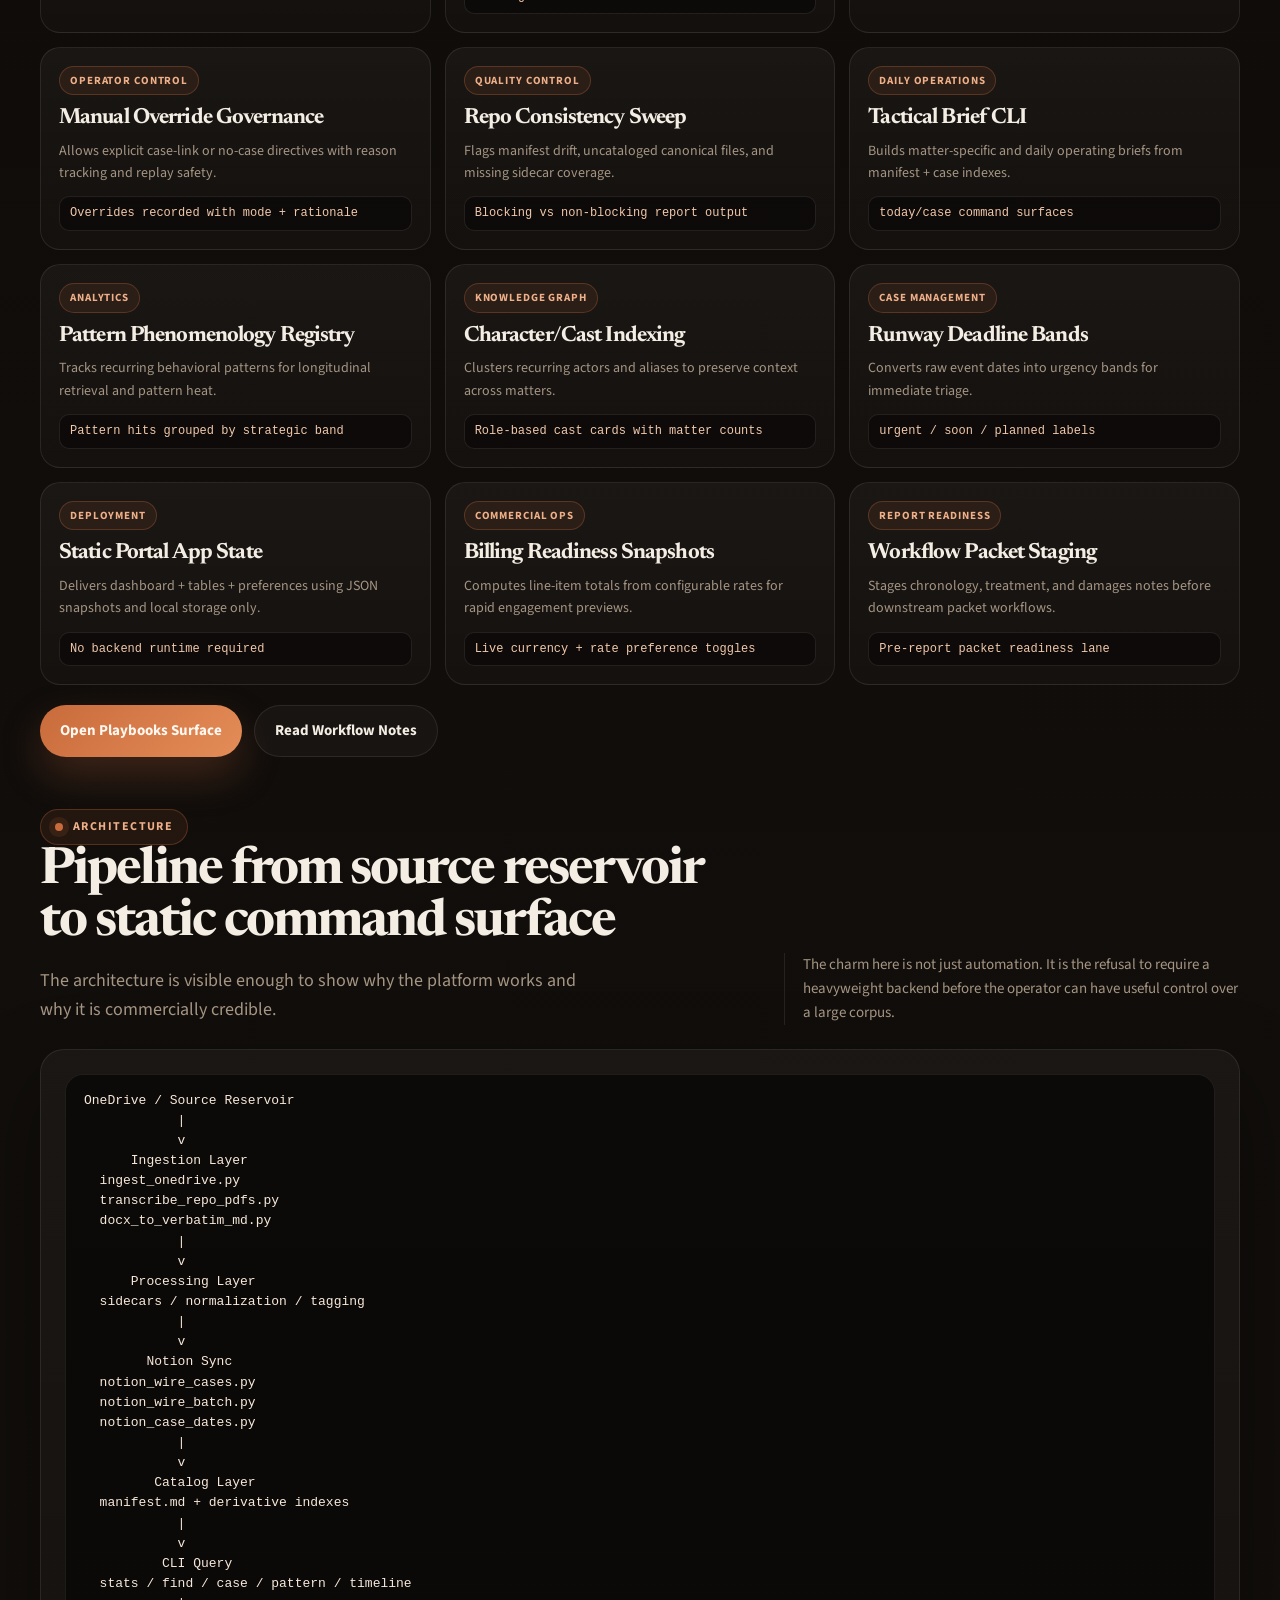
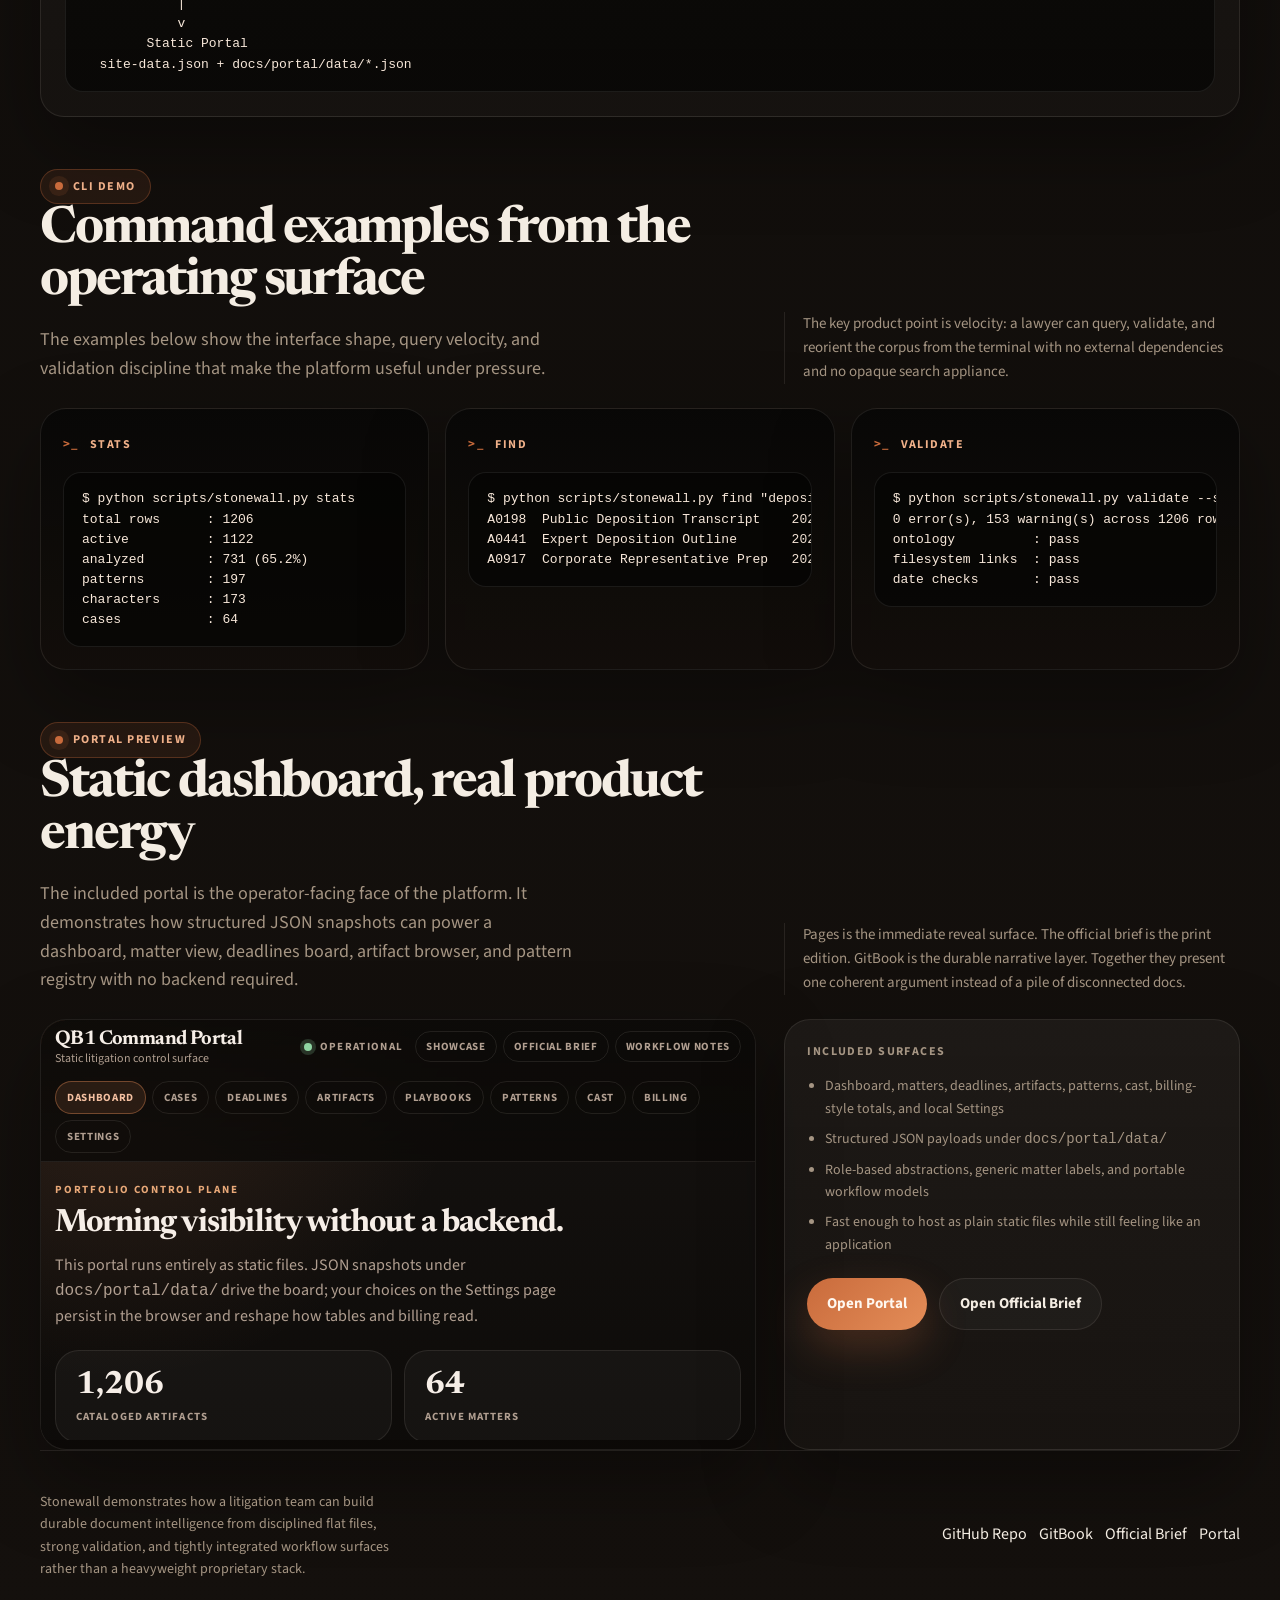
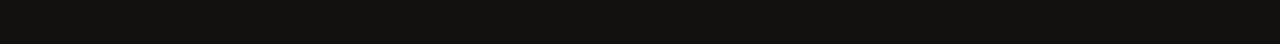
==== commit db09ceca: "Expand showcase with sanitized innovation playbooks Co-authored-by: Maxwell Kemp <maxwellkemp10-ux@u" ====
--- a/docs/index.html
+++ b/docs/index.html
@@ -196,11 +196,13 @@
     .metrics,
     .outcome-grid,
     .innovation-grid,
+    .matrix-grid,
     .demo-grid { display: grid; gap: 16px; }
     .panel-grid { grid-template-columns: repeat(2, minmax(0,1fr)); margin-top: 18px; gap: 14px; }
     .metrics { grid-template-columns: repeat(6, minmax(0,1fr)); }
     .outcome-grid { grid-template-columns: repeat(4, minmax(0,1fr)); }
     .innovation-grid { grid-template-columns: repeat(2, minmax(0,1fr)); gap: 18px; }
+    .matrix-grid { grid-template-columns: repeat(3, minmax(0,1fr)); gap: 14px; }
     .demo-grid { grid-template-columns: repeat(3, minmax(0,1fr)); }
     .mini-stat,
     .stat-tile { background: var(--surface-soft); padding: 16px 16px 18px; }
@@ -249,6 +251,44 @@
         linear-gradient(180deg, rgba(255,255,255,0.045), rgba(255,255,255,0.02));
       padding: 24px;
     }
+    .matrix-card {
+      border: 1px solid var(--line);
+      border-radius: 20px;
+      padding: 18px;
+      background: linear-gradient(180deg, rgba(255,255,255,0.045), rgba(255,255,255,0.02));
+    }
+    .matrix-card .layer {
+      display: inline-block;
+      padding: 5px 10px;
+      border-radius: 999px;
+      border: 1px solid var(--line-strong);
+      background: rgba(201,107,60,0.10);
+      color: #efb089;
+      font-size: 11px;
+      font-weight: 700;
+      letter-spacing: 0.08em;
+      text-transform: uppercase;
+    }
+    .matrix-card h3 {
+      margin-top: 12px;
+      font-size: 22px;
+    }
+    .matrix-card p {
+      color: var(--muted);
+      font-size: 14px;
+      margin: 10px 0 0;
+    }
+    .matrix-card code {
+      display: block;
+      margin-top: 12px;
+      font-size: 12px;
+      color: #f1c8ab;
+      padding: 8px 10px;
+      border-radius: 10px;
+      border: 1px solid var(--line);
+      background: rgba(8,7,6,0.55);
+      line-height: 1.4;
+    }
     .innovation .icon {
       width: 46px;
       height: 46px;
@@ -339,7 +379,8 @@
       .panel-grid,
       .metrics,
       .outcome-grid,
-      .innovation-grid { grid-template-columns: 1fr; }
+      .innovation-grid,
+      .matrix-grid { grid-template-columns: 1fr; }
       footer { padding-bottom: 40px; }
     }
   </style>
@@ -477,6 +518,41 @@
         <article class="card"><strong>Live Deposition Tailoring</strong><h3>Outline tightening while the room is still warm</h3><p>Because transcripts, filings, emails, and notes all live in one indexed corpus, the operator can sharpen the next section of an outline in real time by surfacing prior statements, chronology gaps, and issue clusters.</p><pre><code>python scripts/stonewall.py find "corporate representative"
 python scripts/stonewall.py timeline --start 2025-02-01 --end 2025-02-28
 python scripts/stonewall.py show A1104</code></pre></article>
+      </div>
+    </section>
+
+    <section class="section" id="innovation-matrix">
+      <div class="section-head">
+        <div>
+          <div class="section-tag">Sanitized Innovation Matrix</div>
+          <h2>Twelve operating innovations rendered for showcase use</h2>
+          <p>This matrix translates high-value innovations from the main Stonewall operating stack into public-safe product language while preserving architecture, workflow utility, and implementation reality.</p>
+        </div>
+        <div class="aside">Each card maps one real subsystem into a sanitized design signal so collaborators can see both product polish and operational depth without exposing private matter data.</div>
+      </div>
+      <div class="matrix-grid" id="innovationMatrix">
+        <article class="matrix-card">
+          <span class="layer">Ingestion</span>
+          <h3>OneDrive Intake Orchestration</h3>
+          <p>Transforms source folders into normalized Markdown sidecars and structured manifest rows.</p>
+          <code>Batch intake with root + glob controls</code>
+        </article>
+        <article class="matrix-card">
+          <span class="layer">Quality Control</span>
+          <h3>Repo Consistency Sweep</h3>
+          <p>Flags manifest drift, uncataloged canonical files, and missing sidecar coverage.</p>
+          <code>Blocking vs non-blocking report output</code>
+        </article>
+        <article class="matrix-card">
+          <span class="layer">Case Management</span>
+          <h3>Runway Deadline Bands</h3>
+          <p>Converts raw event dates into urgency bands for immediate triage.</p>
+          <code>urgent / soon / planned labels</code>
+        </article>
+      </div>
+      <div class="hero-actions" style="margin-top:20px;">
+        <a class="btn" href="portal/?page=playbooks">Open Playbooks Surface</a>
+        <a class="btn-secondary" href="insights.html">Read Workflow Notes</a>
       </div>
     </section>
 
@@ -603,6 +679,7 @@
         const cases = data.cases || {};
         const characters = data.characters || {};
         const showcase = data.showcase_metrics || {};
+        const innovationMatrix = Array.isArray(data.innovation_matrix) ? data.innovation_matrix : [];
 
         const values = {
           heroCataloged: format(manifest.total_rows || 0),
@@ -621,6 +698,29 @@
           const node = document.getElementById(id);
           if (node) node.textContent = value;
         });
+
+        const matrixRoot = document.getElementById('innovationMatrix');
+        if (matrixRoot && innovationMatrix.length) {
+          matrixRoot.innerHTML = '';
+          innovationMatrix.forEach((item) => {
+            const card = document.createElement('article');
+            card.className = 'matrix-card';
+            const layer = document.createElement('span');
+            layer.className = 'layer';
+            layer.textContent = item.layer || 'Innovation';
+            const title = document.createElement('h3');
+            title.textContent = item.title || 'Untitled innovation';
+            const impact = document.createElement('p');
+            impact.textContent = item.impact || '';
+            const signal = document.createElement('code');
+            signal.textContent = item.sanitized_signal || '';
+            card.appendChild(layer);
+            card.appendChild(title);
+            card.appendChild(impact);
+            card.appendChild(signal);
+            matrixRoot.appendChild(card);
+          });
+        }
       } catch (error) {
         console.warn('Stonewall showcase metrics unavailable', error);
       }
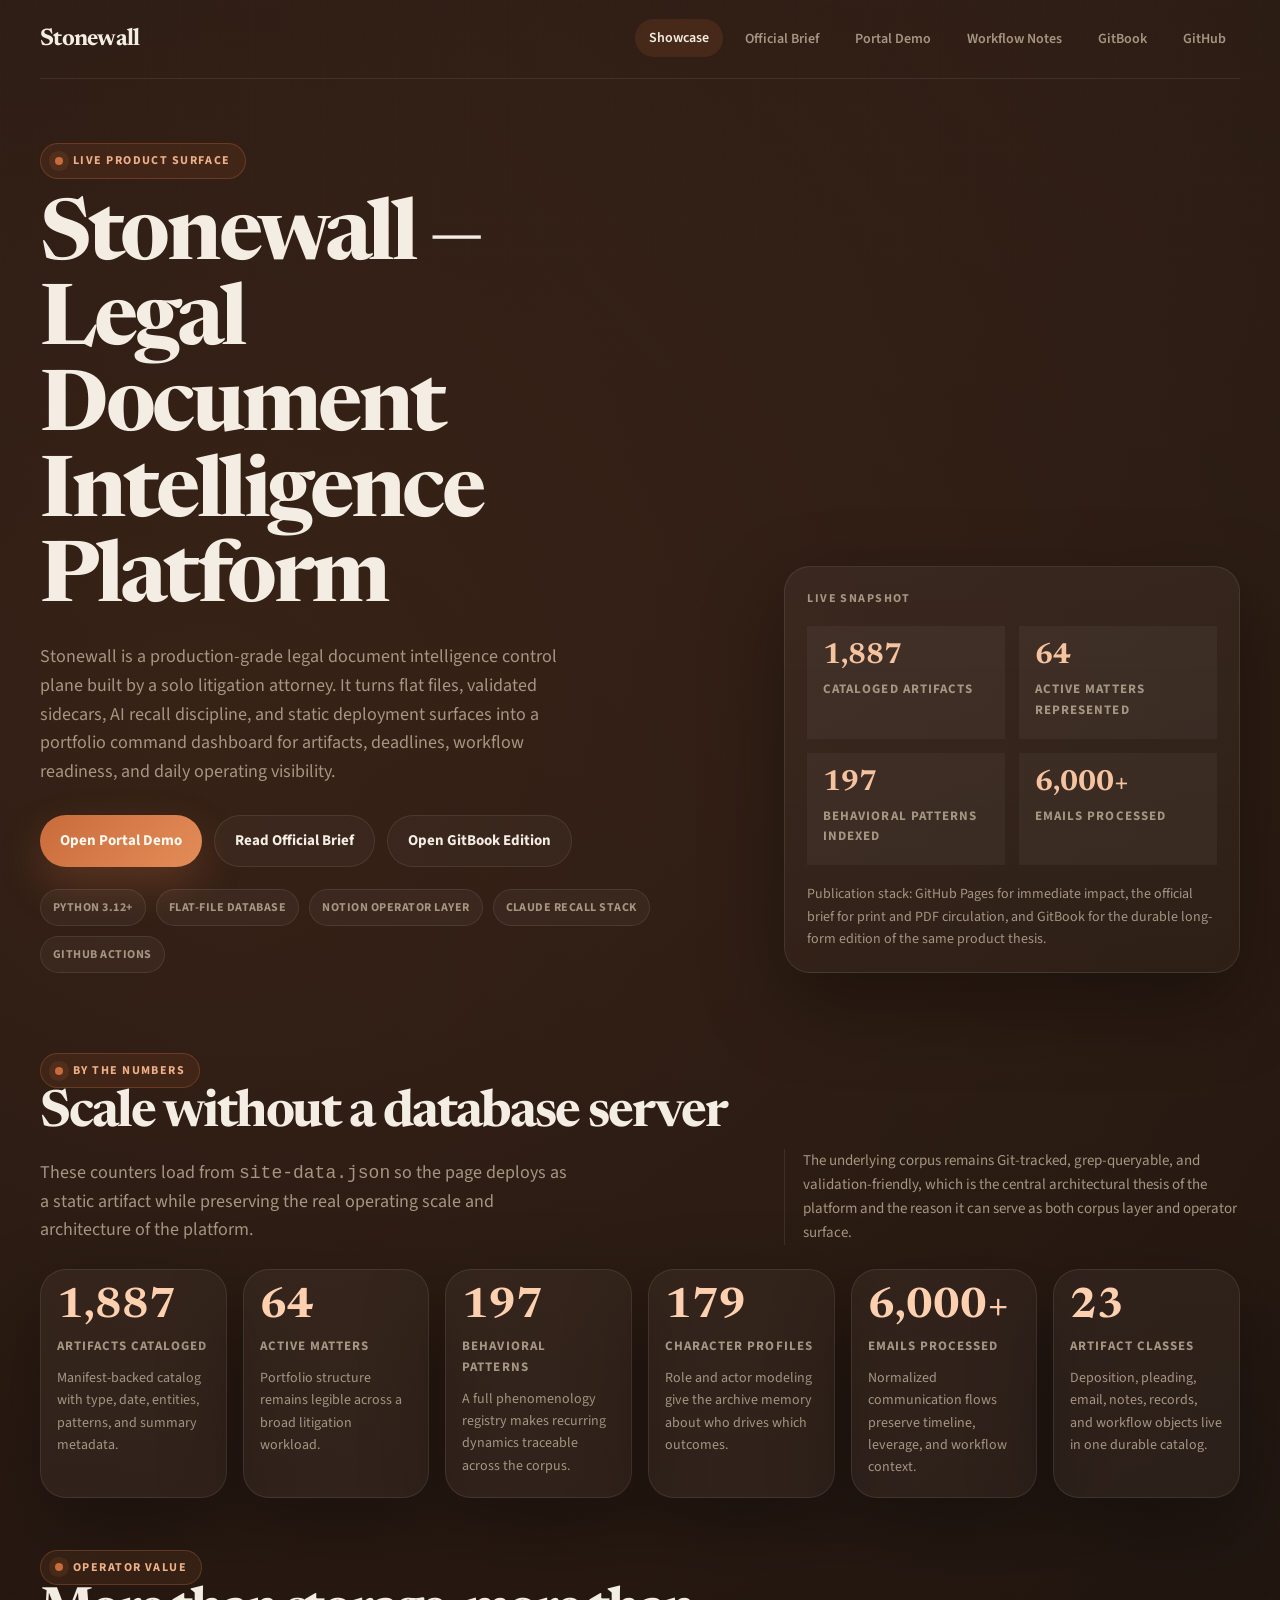
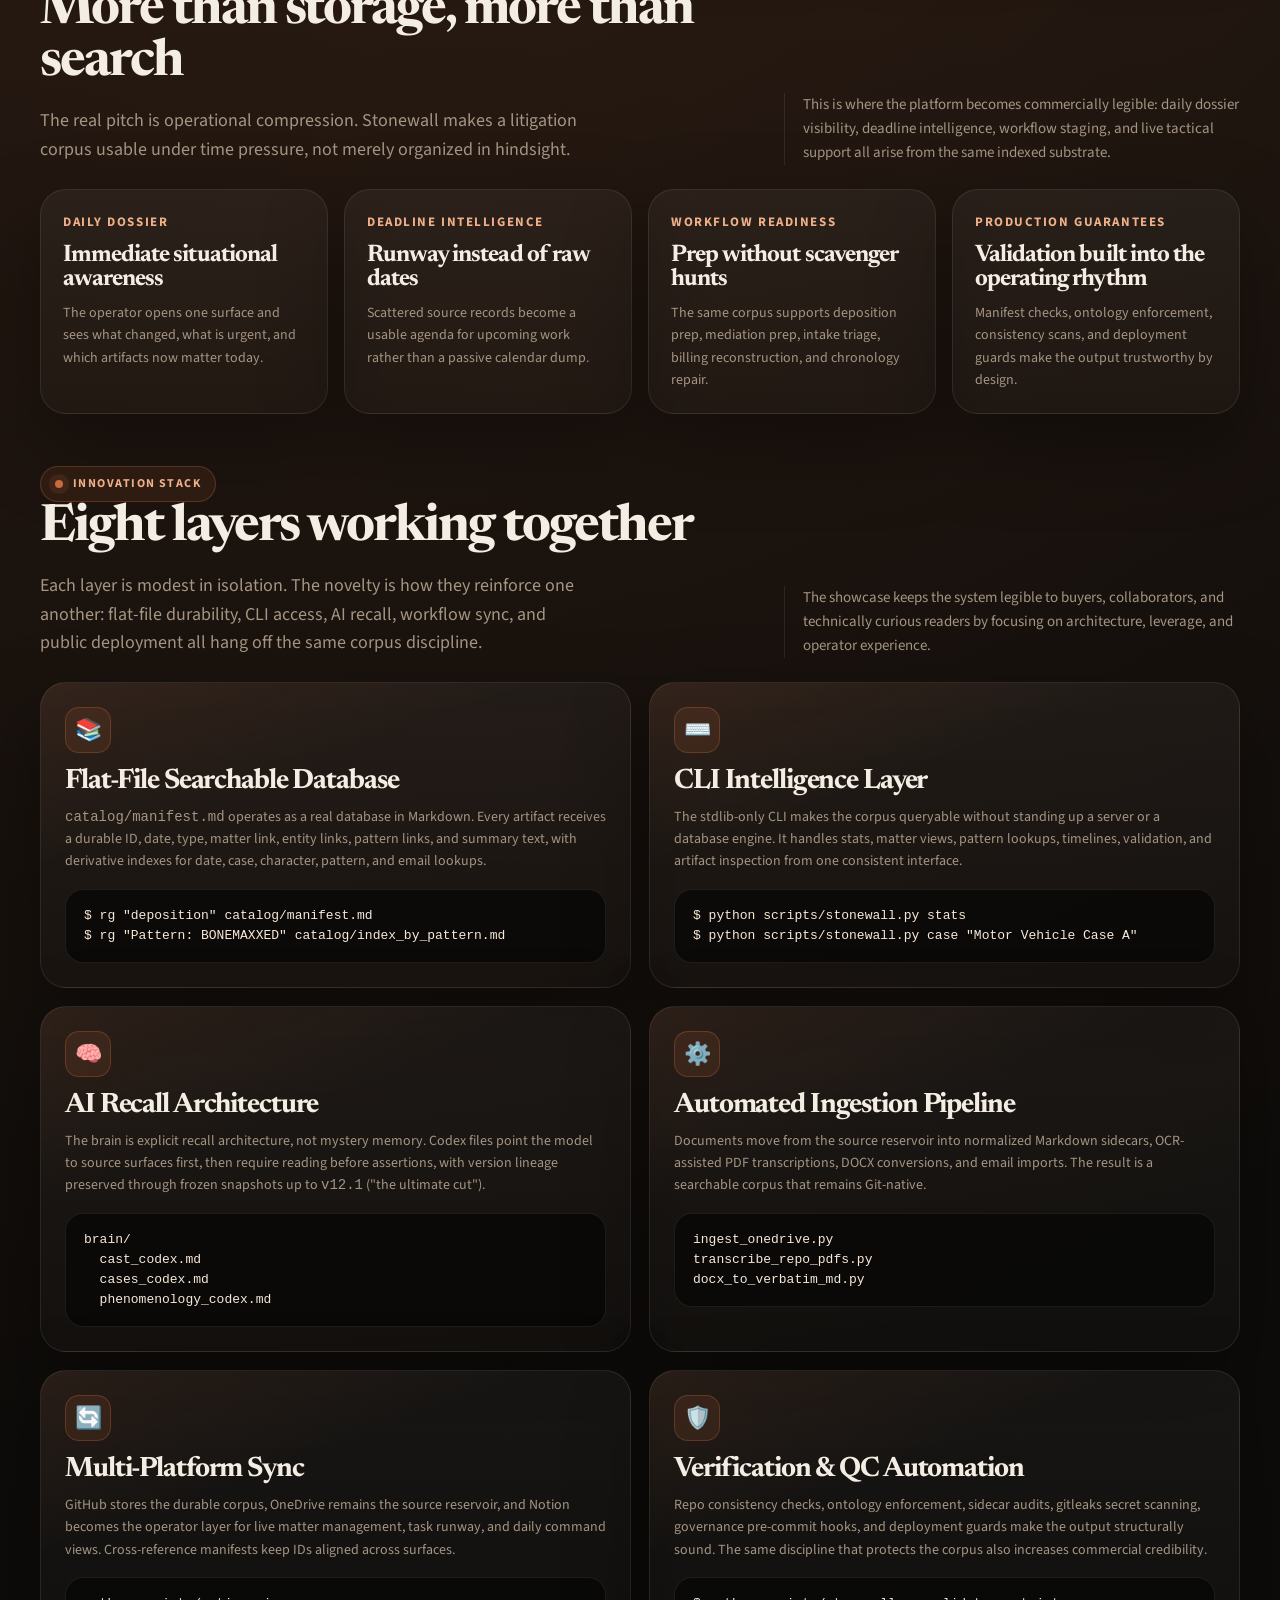
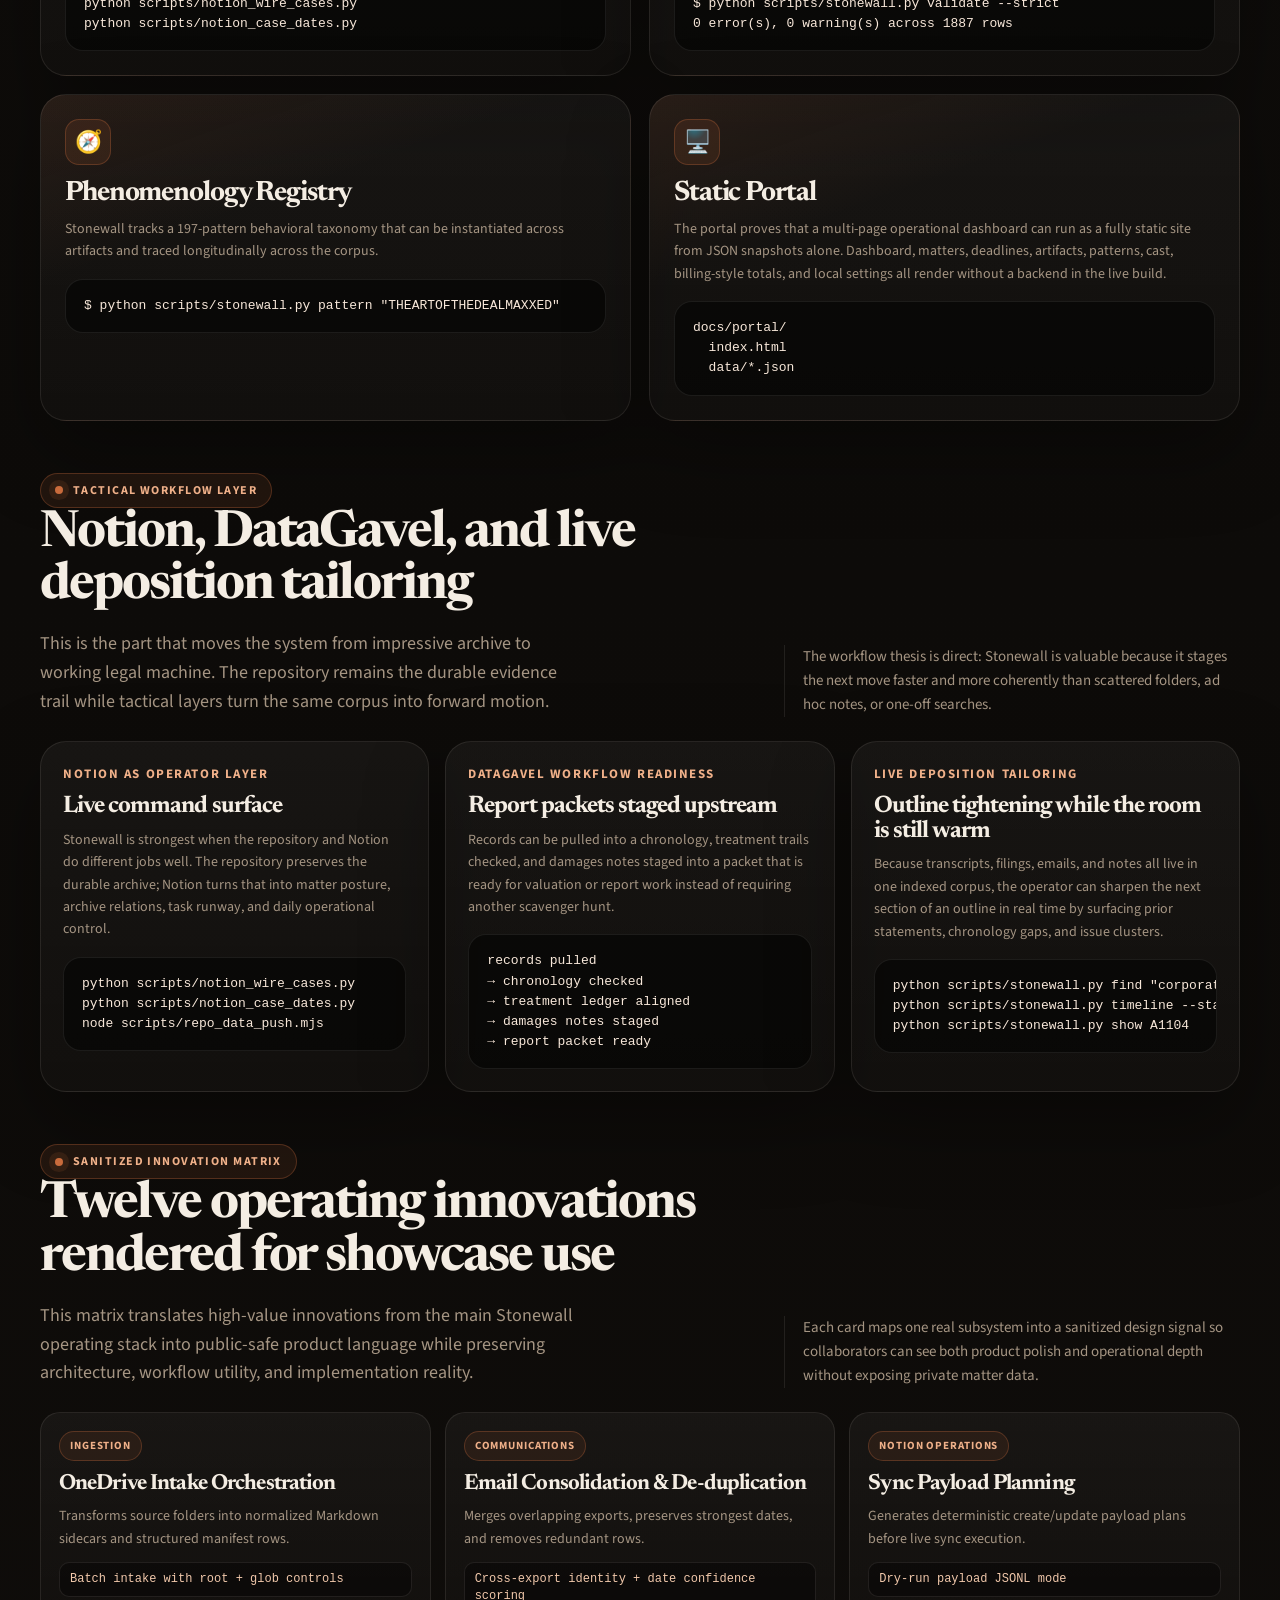
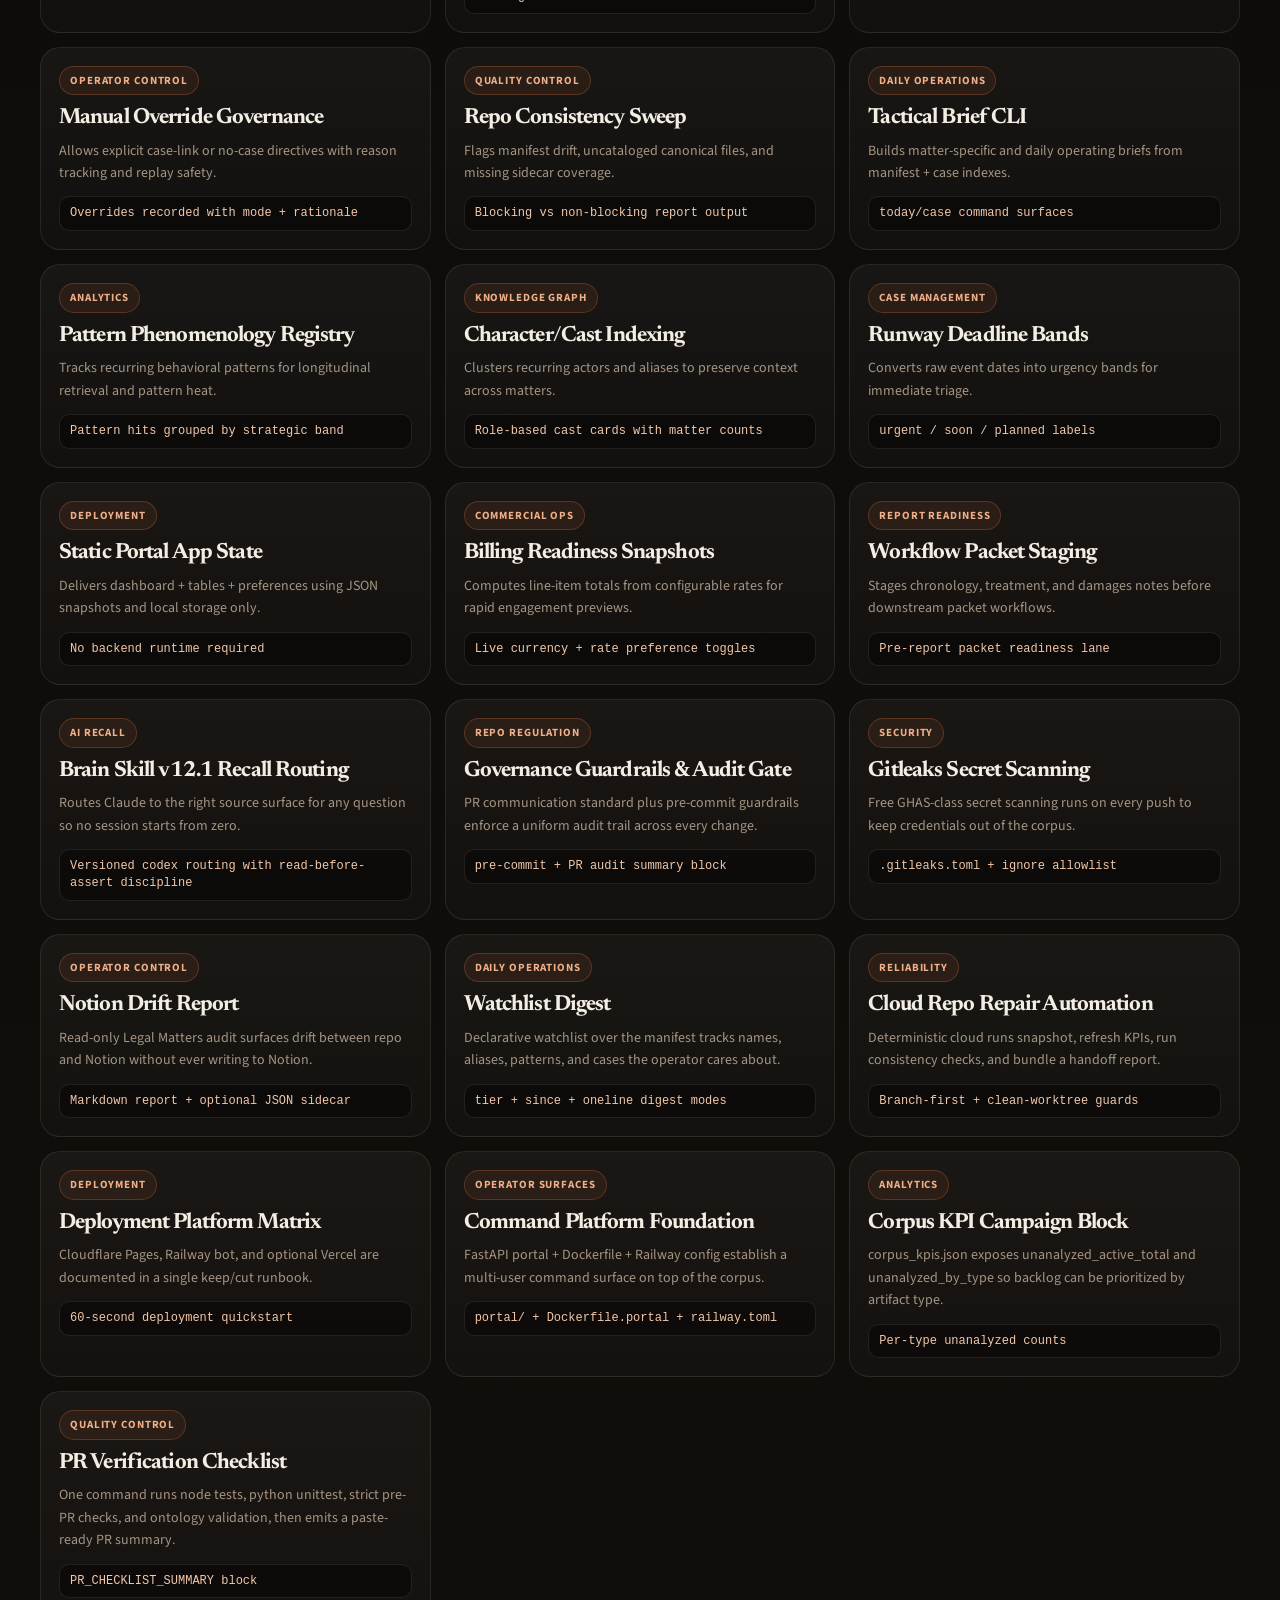
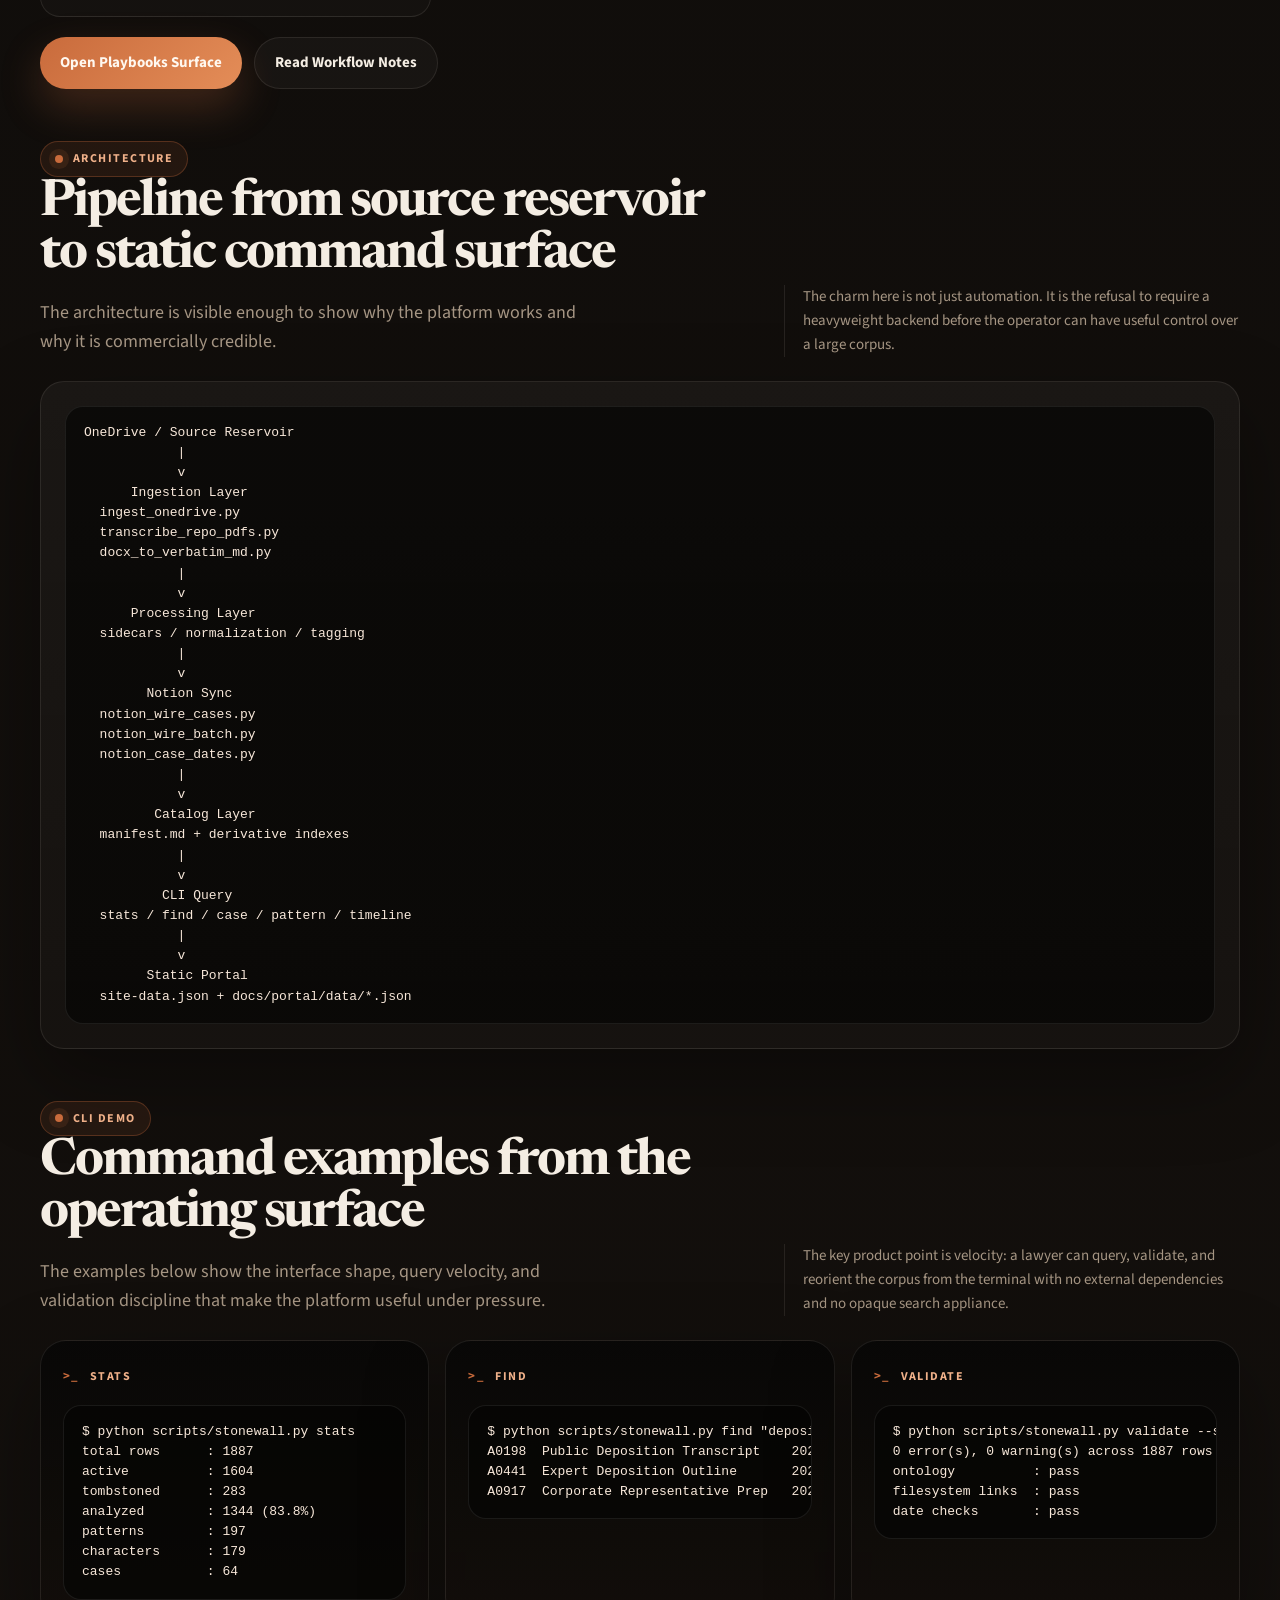
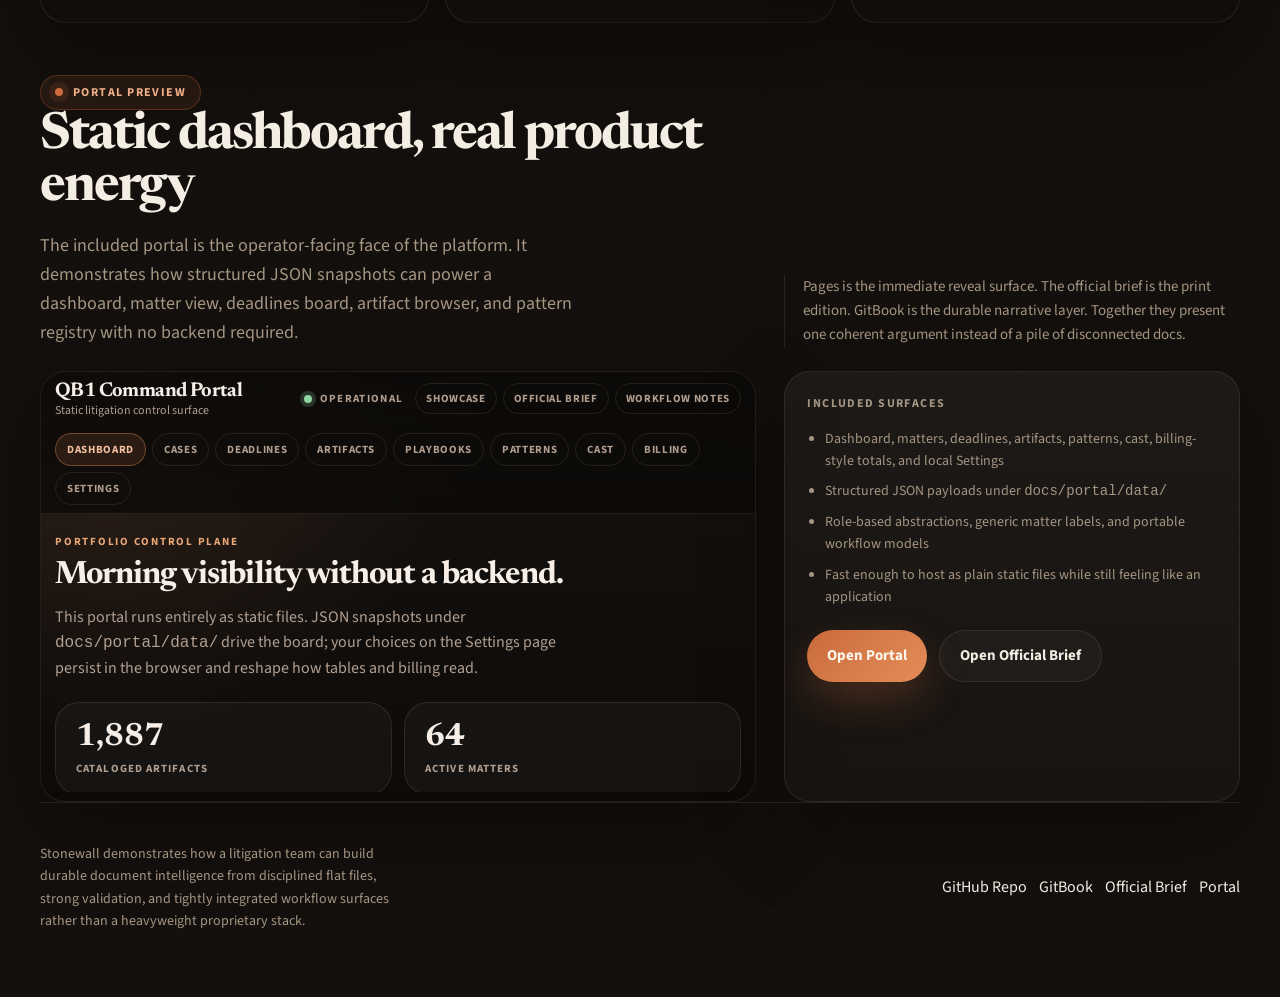
==== commit db8ffd39: "refresh showcase: current metrics + new innovation tiles Agent-Logs-Url: https://github.com/maxwellk" ====
--- a/docs/index.html
+++ b/docs/index.html
@@ -420,7 +420,7 @@
       <aside class="panel">
         <strong style="display:block;color:var(--muted);font-size:12px;letter-spacing:.12em;text-transform:uppercase;">Live Snapshot</strong>
         <div class="panel-grid">
-          <div class="mini-stat"><strong id="heroCataloged">1,206</strong><span>cataloged artifacts</span></div>
+          <div class="mini-stat"><strong id="heroCataloged">1,887</strong><span>cataloged artifacts</span></div>
           <div class="mini-stat"><strong id="heroCases">64</strong><span>active matters represented</span></div>
           <div class="mini-stat"><strong id="heroPatterns">197</strong><span>behavioral patterns indexed</span></div>
           <div class="mini-stat"><strong id="heroEmails">6,000+</strong><span>emails processed</span></div>
@@ -439,10 +439,10 @@
         <div class="aside">The underlying corpus remains Git-tracked, grep-queryable, and validation-friendly, which is the central architectural thesis of the platform and the reason it can serve as both corpus layer and operator surface.</div>
       </div>
       <div class="metrics">
-        <article class="stat-tile"><strong id="metricArtifacts">1,206</strong><span>Artifacts Cataloged</span><p>Manifest-backed catalog with type, date, entities, patterns, and summary metadata.</p></article>
+        <article class="stat-tile"><strong id="metricArtifacts">1,887</strong><span>Artifacts Cataloged</span><p>Manifest-backed catalog with type, date, entities, patterns, and summary metadata.</p></article>
         <article class="stat-tile"><strong id="metricCases">64</strong><span>Active Matters</span><p>Portfolio structure remains legible across a broad litigation workload.</p></article>
         <article class="stat-tile"><strong id="metricPatterns">197</strong><span>Behavioral Patterns</span><p>A full phenomenology registry makes recurring dynamics traceable across the corpus.</p></article>
-        <article class="stat-tile"><strong id="metricCharacters">173</strong><span>Character Profiles</span><p>Role and actor modeling give the archive memory about who drives which outcomes.</p></article>
+        <article class="stat-tile"><strong id="metricCharacters">179</strong><span>Character Profiles</span><p>Role and actor modeling give the archive memory about who drives which outcomes.</p></article>
         <article class="stat-tile"><strong id="metricEmails">6,000+</strong><span>Emails Processed</span><p>Normalized communication flows preserve timeline, leverage, and workflow context.</p></article>
         <article class="stat-tile"><strong id="metricTypes">23</strong><span>Artifact Classes</span><p>Deposition, pleading, email, notes, records, and workflow objects live in one durable catalog.</p></article>
       </div>
@@ -479,7 +479,7 @@
 $ rg "Pattern: BONEMAXXED" catalog/index_by_pattern.md</code></pre></article>
         <article class="innovation"><div class="icon">⌨️</div><h3>CLI Intelligence Layer</h3><p>The stdlib-only CLI makes the corpus queryable without standing up a server or a database engine. It handles stats, matter views, pattern lookups, timelines, validation, and artifact inspection from one consistent interface.</p><pre><code>$ python scripts/stonewall.py stats
 $ python scripts/stonewall.py case "Motor Vehicle Case A"</code></pre></article>
-        <article class="innovation"><div class="icon">🧠</div><h3>AI Recall Architecture</h3><p>The brain is explicit recall architecture, not mystery memory. Codex files point the model to source surfaces first, then require reading before assertions, with version lineage preserved through frozen snapshots up to <code>v10.4</code>.</p><pre><code>brain/
+        <article class="innovation"><div class="icon">🧠</div><h3>AI Recall Architecture</h3><p>The brain is explicit recall architecture, not mystery memory. Codex files point the model to source surfaces first, then require reading before assertions, with version lineage preserved through frozen snapshots up to <code>v12.1</code> ("the ultimate cut").</p><pre><code>brain/
   cast_codex.md
   cases_codex.md
   phenomenology_codex.md</code></pre></article>
@@ -488,8 +488,8 @@
 docx_to_verbatim_md.py</code></pre></article>
         <article class="innovation"><div class="icon">🔄</div><h3>Multi-Platform Sync</h3><p>GitHub stores the durable corpus, OneDrive remains the source reservoir, and Notion becomes the operator layer for live matter management, task runway, and daily command views. Cross-reference manifests keep IDs aligned across surfaces.</p><pre><code>python scripts/notion_wire_cases.py
 python scripts/notion_case_dates.py</code></pre></article>
-        <article class="innovation"><div class="icon">🛡️</div><h3>Verification & QC Automation</h3><p>Repo consistency checks, ontology enforcement, sidecar audits, and deployment guards make the output structurally sound. The same discipline that protects the corpus also increases commercial credibility.</p><pre><code>$ python scripts/stonewall.py validate --strict
-0 error(s), 153 warning(s) across 1206 rows</code></pre></article>
+        <article class="innovation"><div class="icon">🛡️</div><h3>Verification & QC Automation</h3><p>Repo consistency checks, ontology enforcement, sidecar audits, gitleaks secret scanning, governance pre-commit hooks, and deployment guards make the output structurally sound. The same discipline that protects the corpus also increases commercial credibility.</p><pre><code>$ python scripts/stonewall.py validate --strict
+0 error(s), 0 warning(s) across 1887 rows</code></pre></article>
         <article class="innovation"><div class="icon">🧭</div><h3>Phenomenology Registry</h3><p>Stonewall tracks a 197-pattern behavioral taxonomy that can be instantiated across artifacts and traced longitudinally across the corpus.</p><pre><code>$ python scripts/stonewall.py pattern "THEARTOFTHEDEALMAXXED"</code></pre></article>
         <article class="innovation"><div class="icon">🖥️</div><h3>Static Portal</h3><p>The portal proves that a multi-page operational dashboard can run as a fully static site from JSON snapshots alone. Dashboard, matters, deadlines, artifacts, patterns, cast, billing-style totals, and local settings all render without a backend in the live build.</p><pre><code>docs/portal/
   index.html
@@ -609,18 +609,19 @@
       </div>
       <div class="demo-grid">
         <article class="terminal"><div class="terminal-label">stats</div><pre><code>$ python scripts/stonewall.py stats
-total rows      : 1206
-active          : 1122
-analyzed        : 731 (65.2%)
+total rows      : 1887
+active          : 1604
+tombstoned      : 283
+analyzed        : 1344 (83.8%)
 patterns        : 197
-characters      : 173
+characters      : 179
 cases           : 64</code></pre></article>
         <article class="terminal"><div class="terminal-label">find</div><pre><code>$ python scripts/stonewall.py find "deposition"
 A0198  Public Deposition Transcript    2025-02-28  deposition
 A0441  Expert Deposition Outline       2025-07-16  deposition
 A0917  Corporate Representative Prep   2026-01-11  deposition</code></pre></article>
         <article class="terminal"><div class="terminal-label">validate</div><pre><code>$ python scripts/stonewall.py validate --strict
-0 error(s), 153 warning(s) across 1206 rows
+0 error(s), 0 warning(s) across 1887 rows
 ontology          : pass
 filesystem links  : pass
 date checks       : pass</code></pre></article>
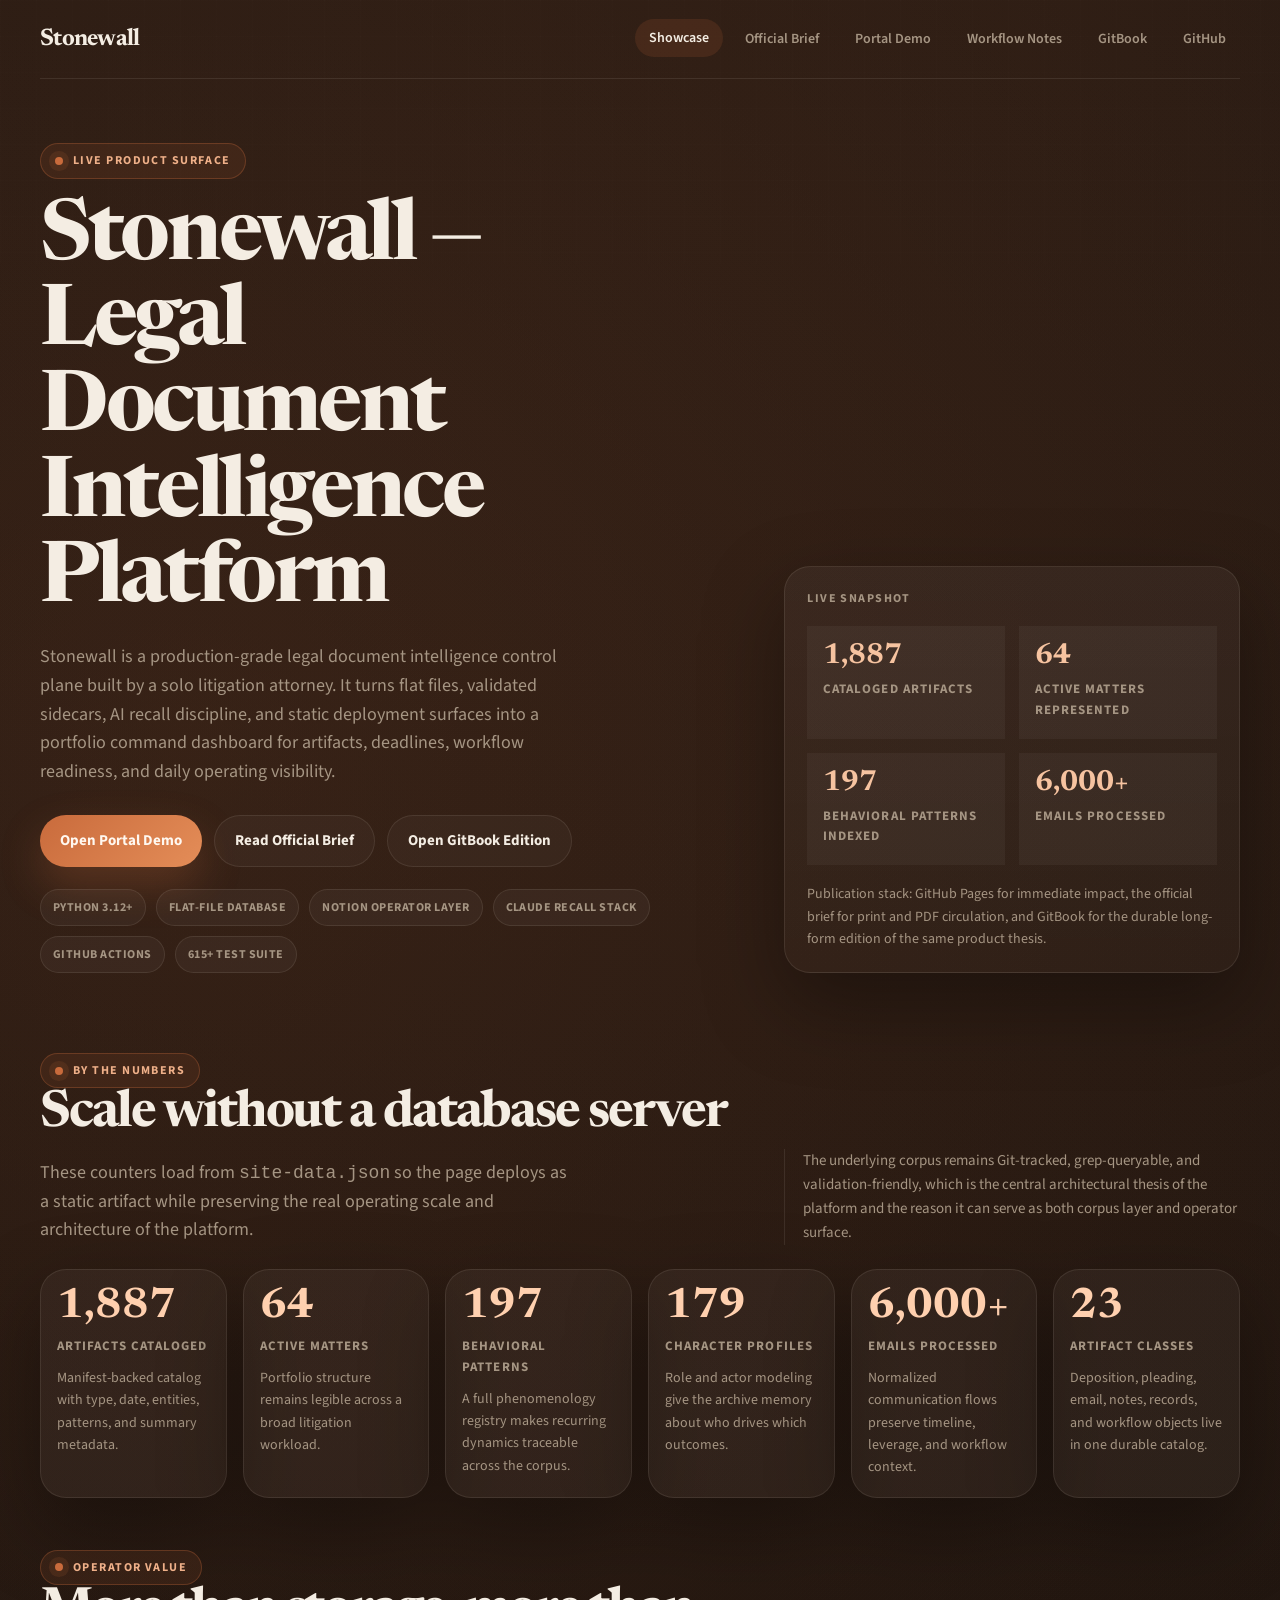
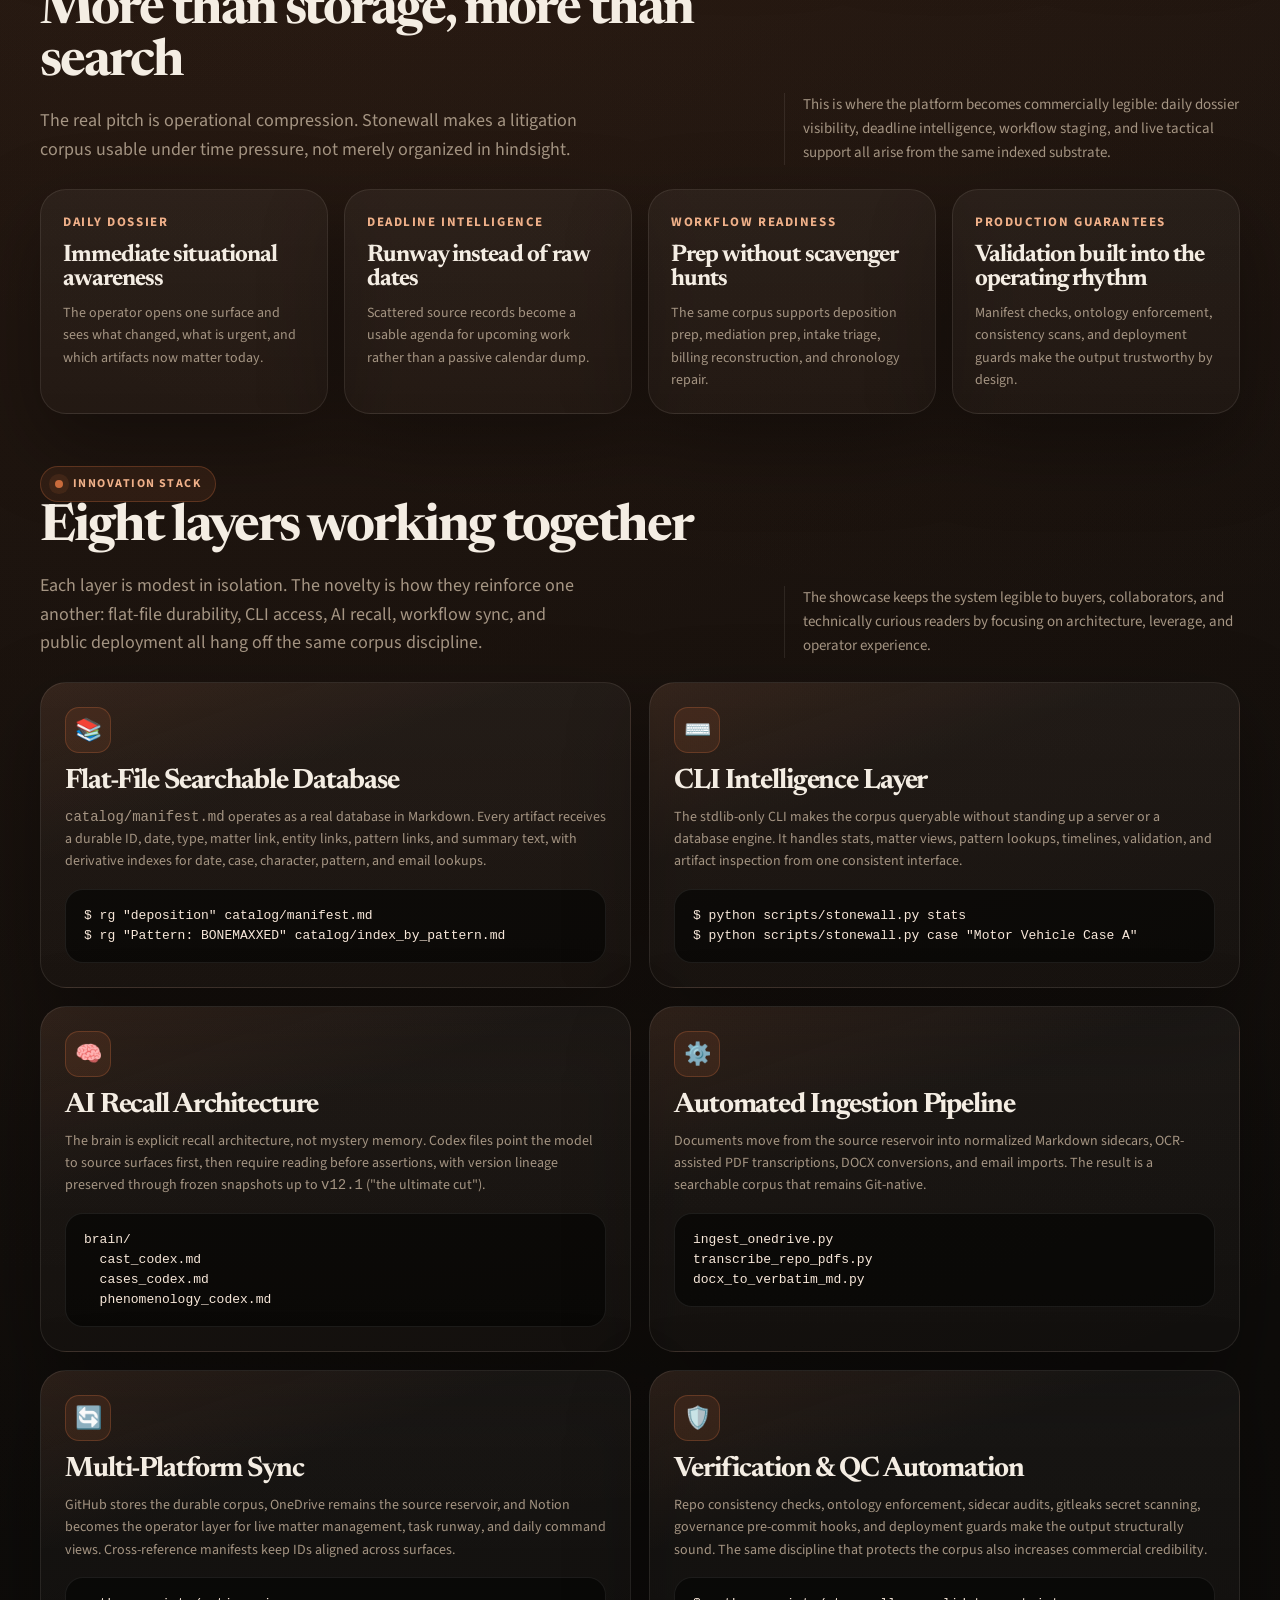
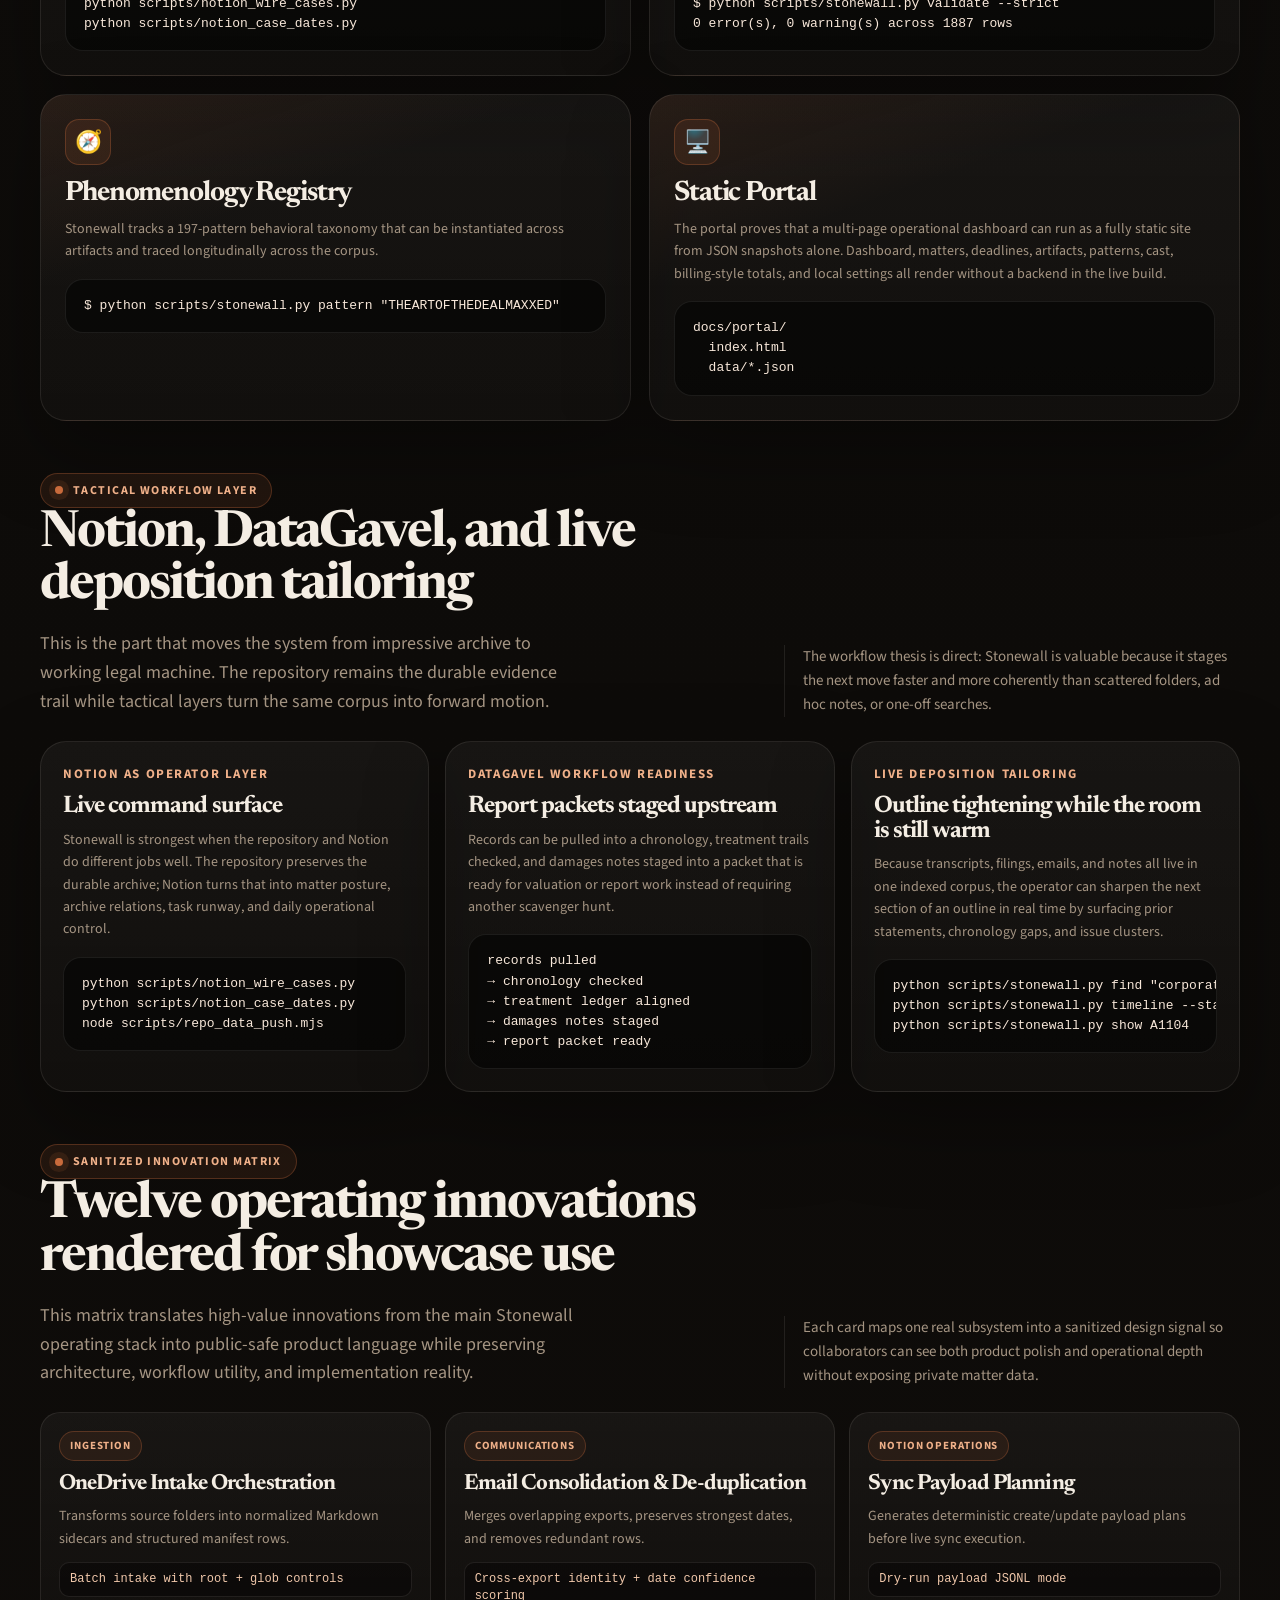
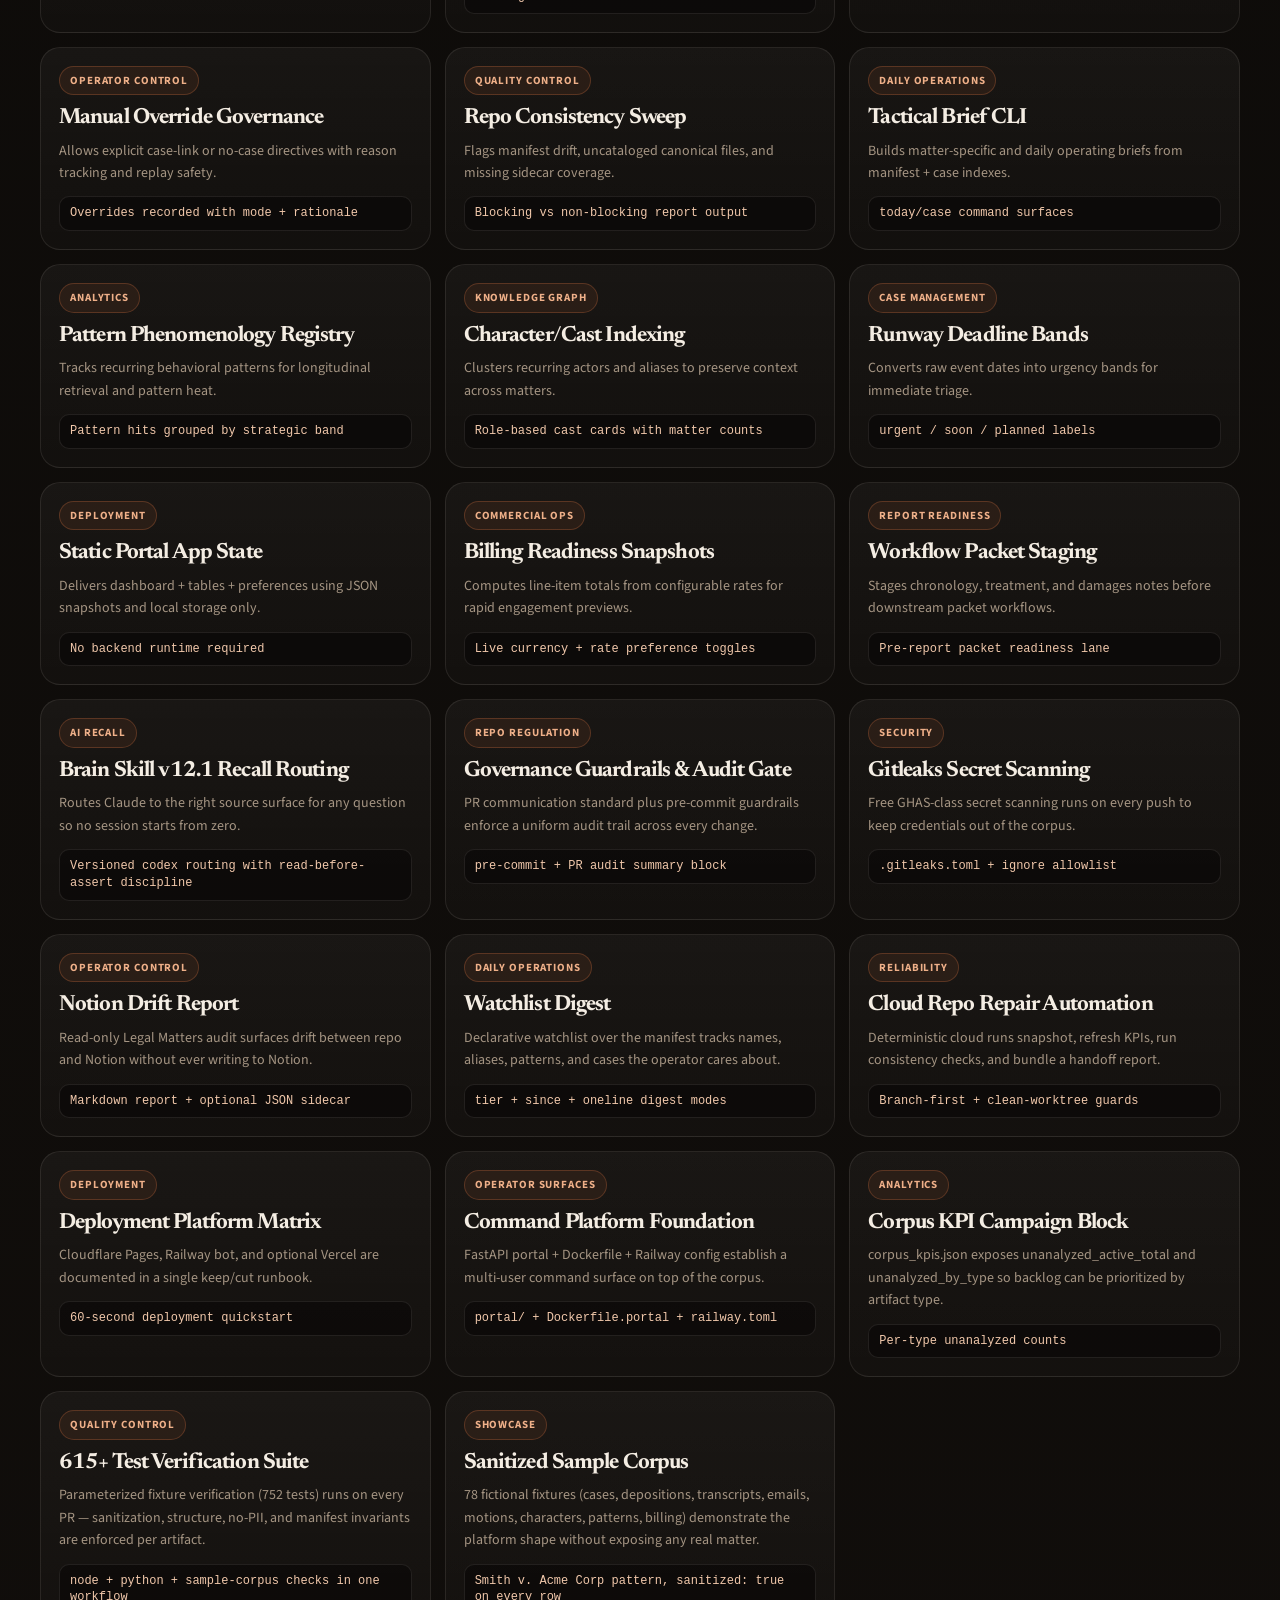
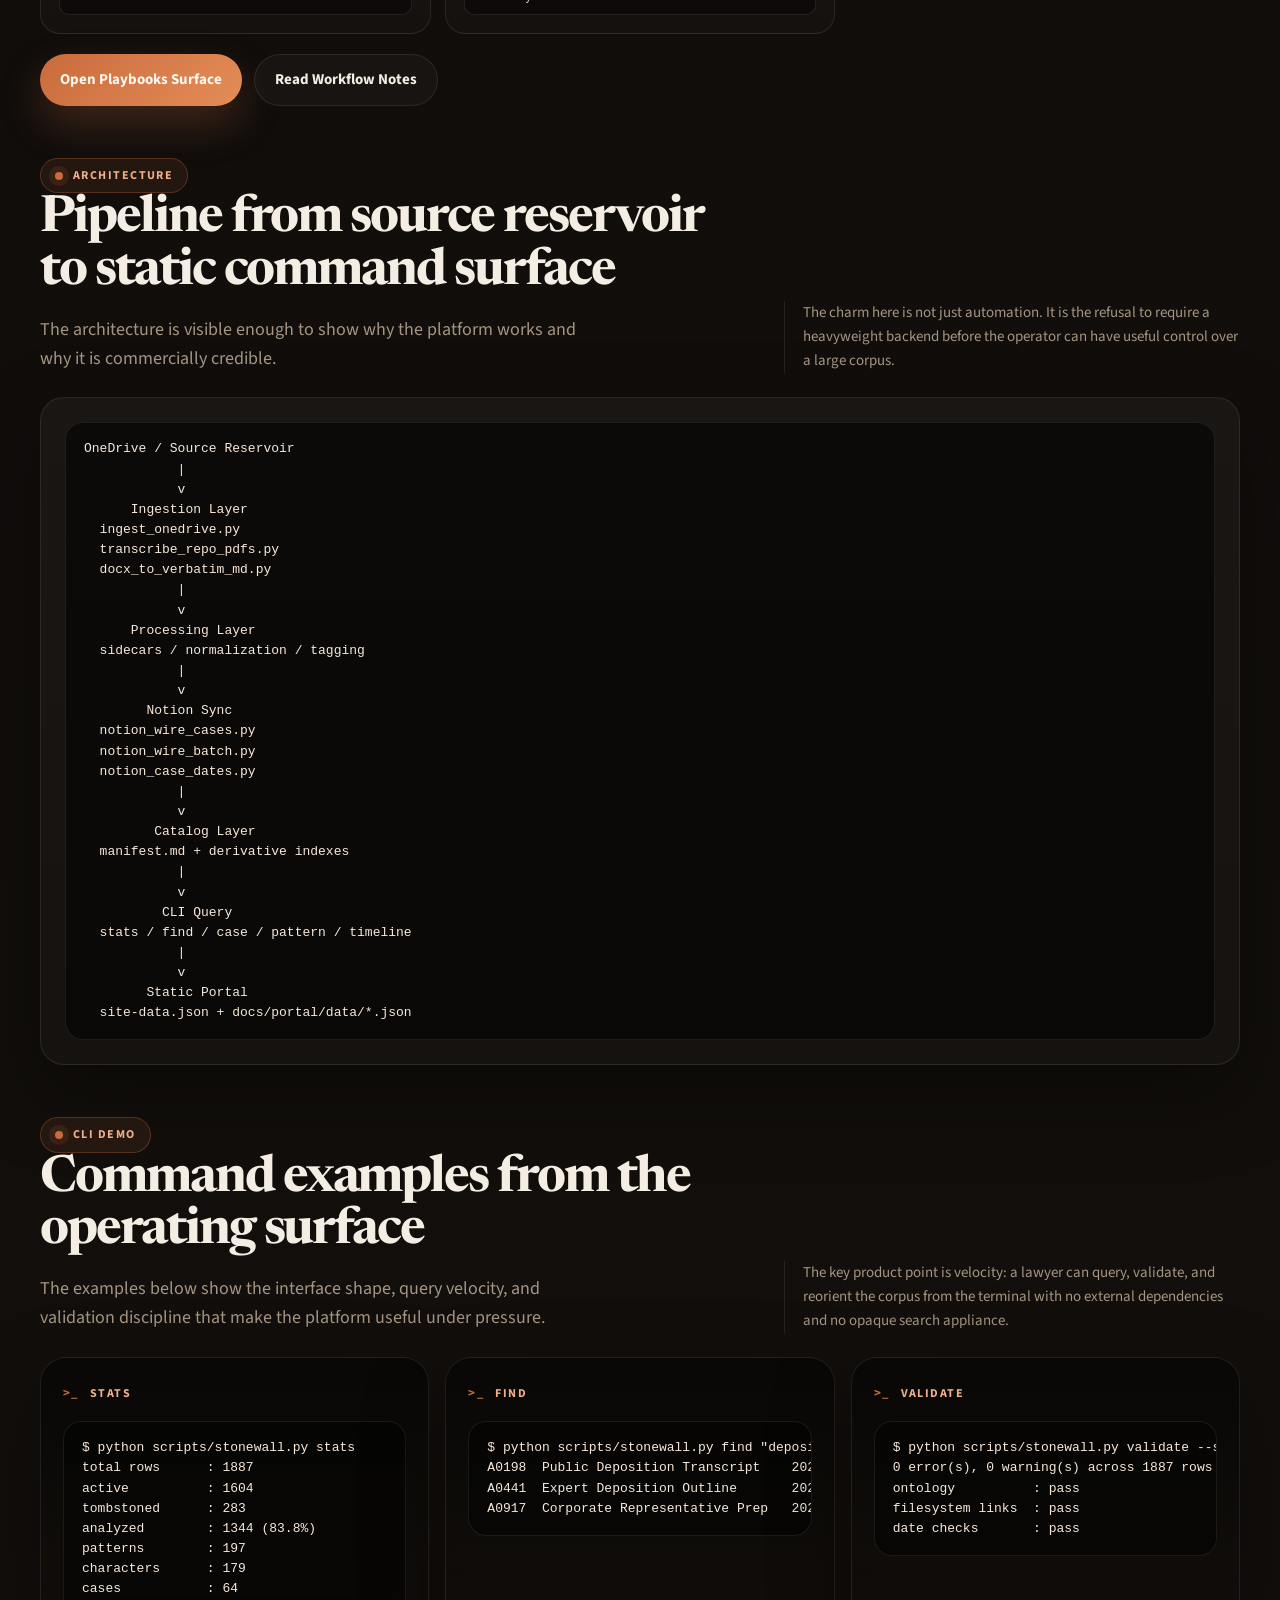
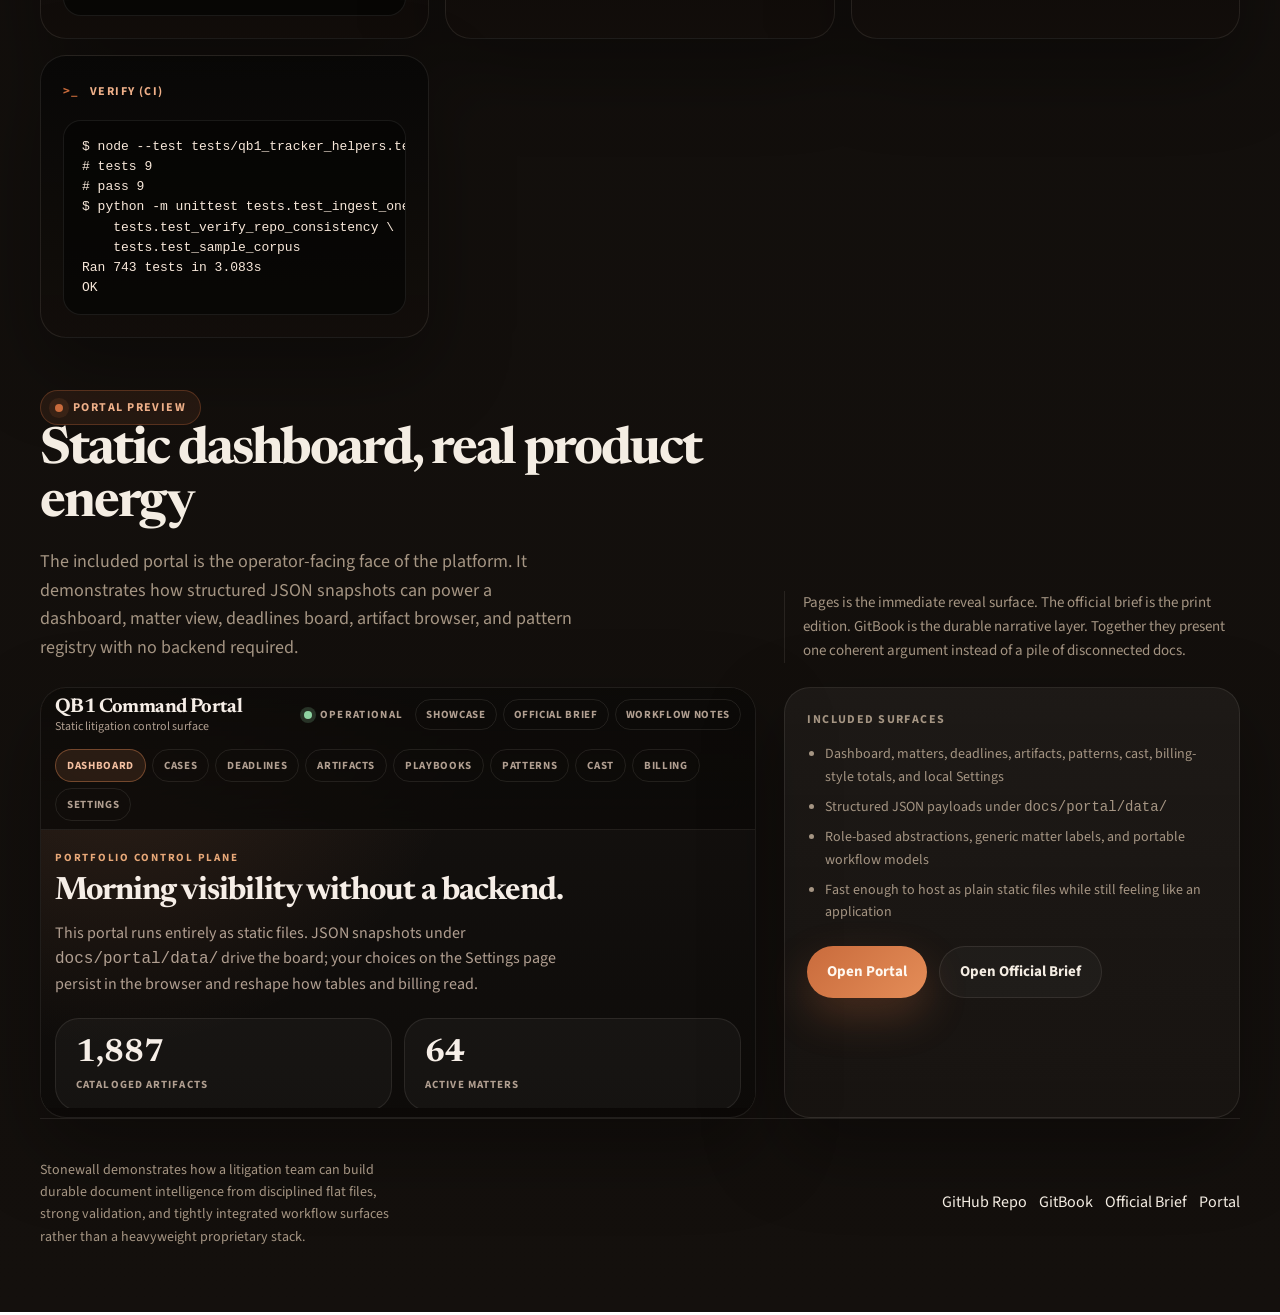
==== commit 3b4936dd: "add 78-fixture sample corpus + 707-test parameterized suite Agent-Logs-Url: https://github.com/maxwe" ====
--- a/docs/index.html
+++ b/docs/index.html
@@ -415,6 +415,7 @@
           <span class="badge">Notion Operator Layer</span>
           <span class="badge">Claude Recall Stack</span>
           <span class="badge">GitHub Actions</span>
+          <span class="badge">615+ Test Suite</span>
         </div>
       </div>
       <aside class="panel">
@@ -625,6 +626,14 @@
 ontology          : pass
 filesystem links  : pass
 date checks       : pass</code></pre></article>
+        <article class="terminal"><div class="terminal-label">verify (CI)</div><pre><code>$ node --test tests/qb1_tracker_helpers.test.mjs tests/email_consolidator.test.mjs
+# tests 9
+# pass 9
+$ python -m unittest tests.test_ingest_onedrive \
+    tests.test_verify_repo_consistency \
+    tests.test_sample_corpus
+Ran 743 tests in 3.083s
+OK</code></pre></article>
       </div>
     </section>
 
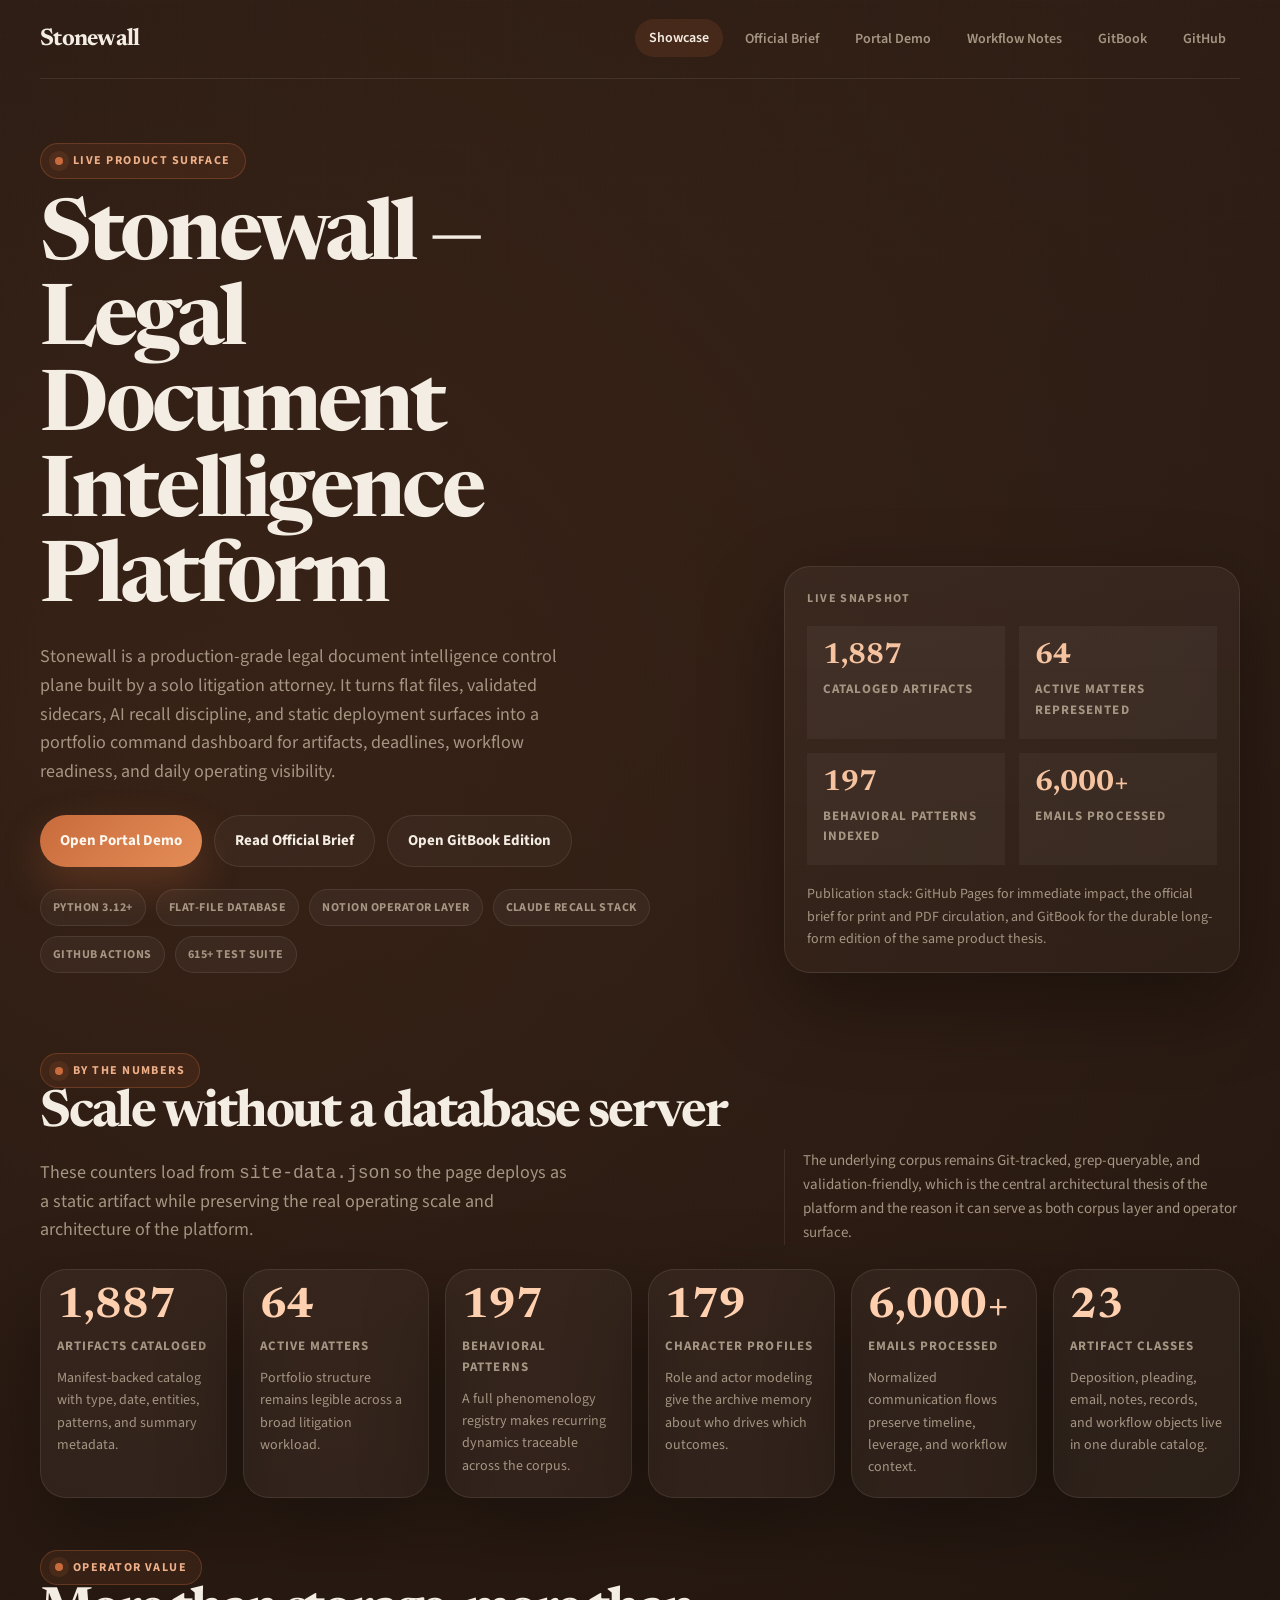
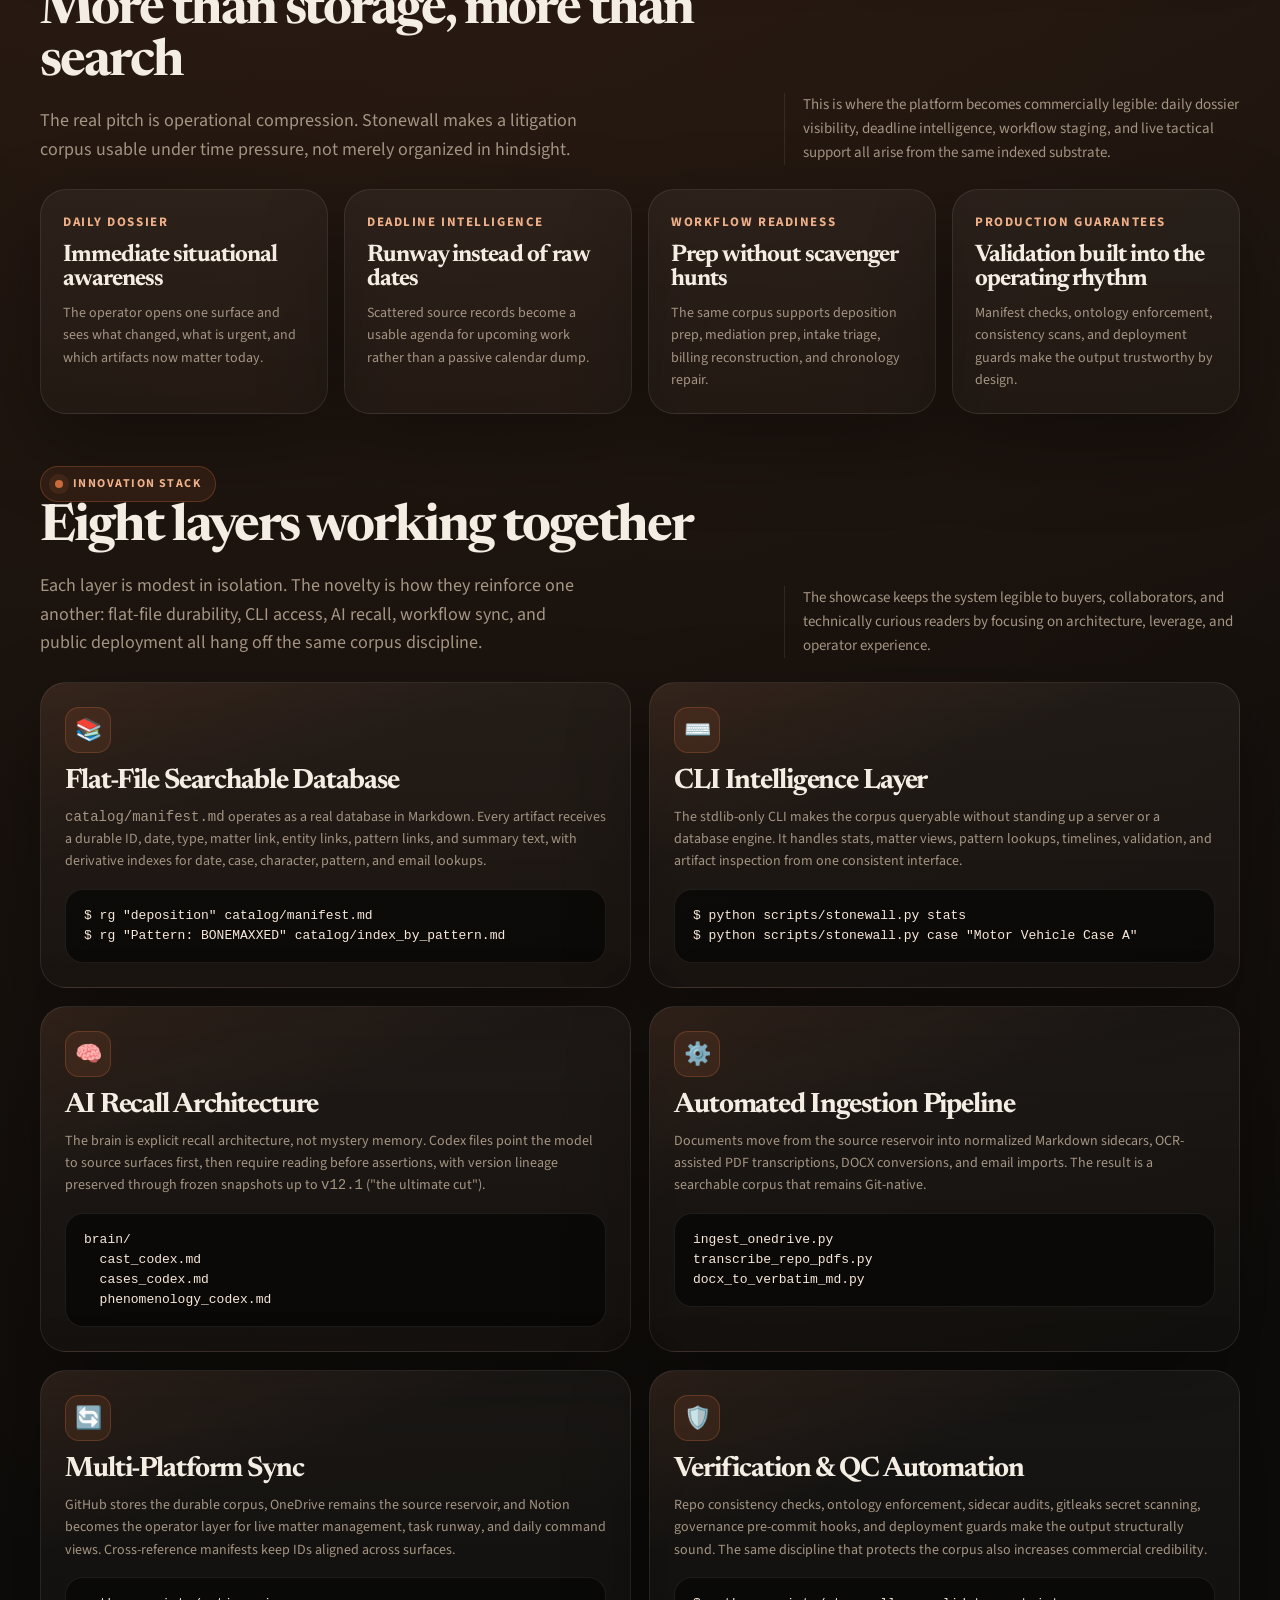
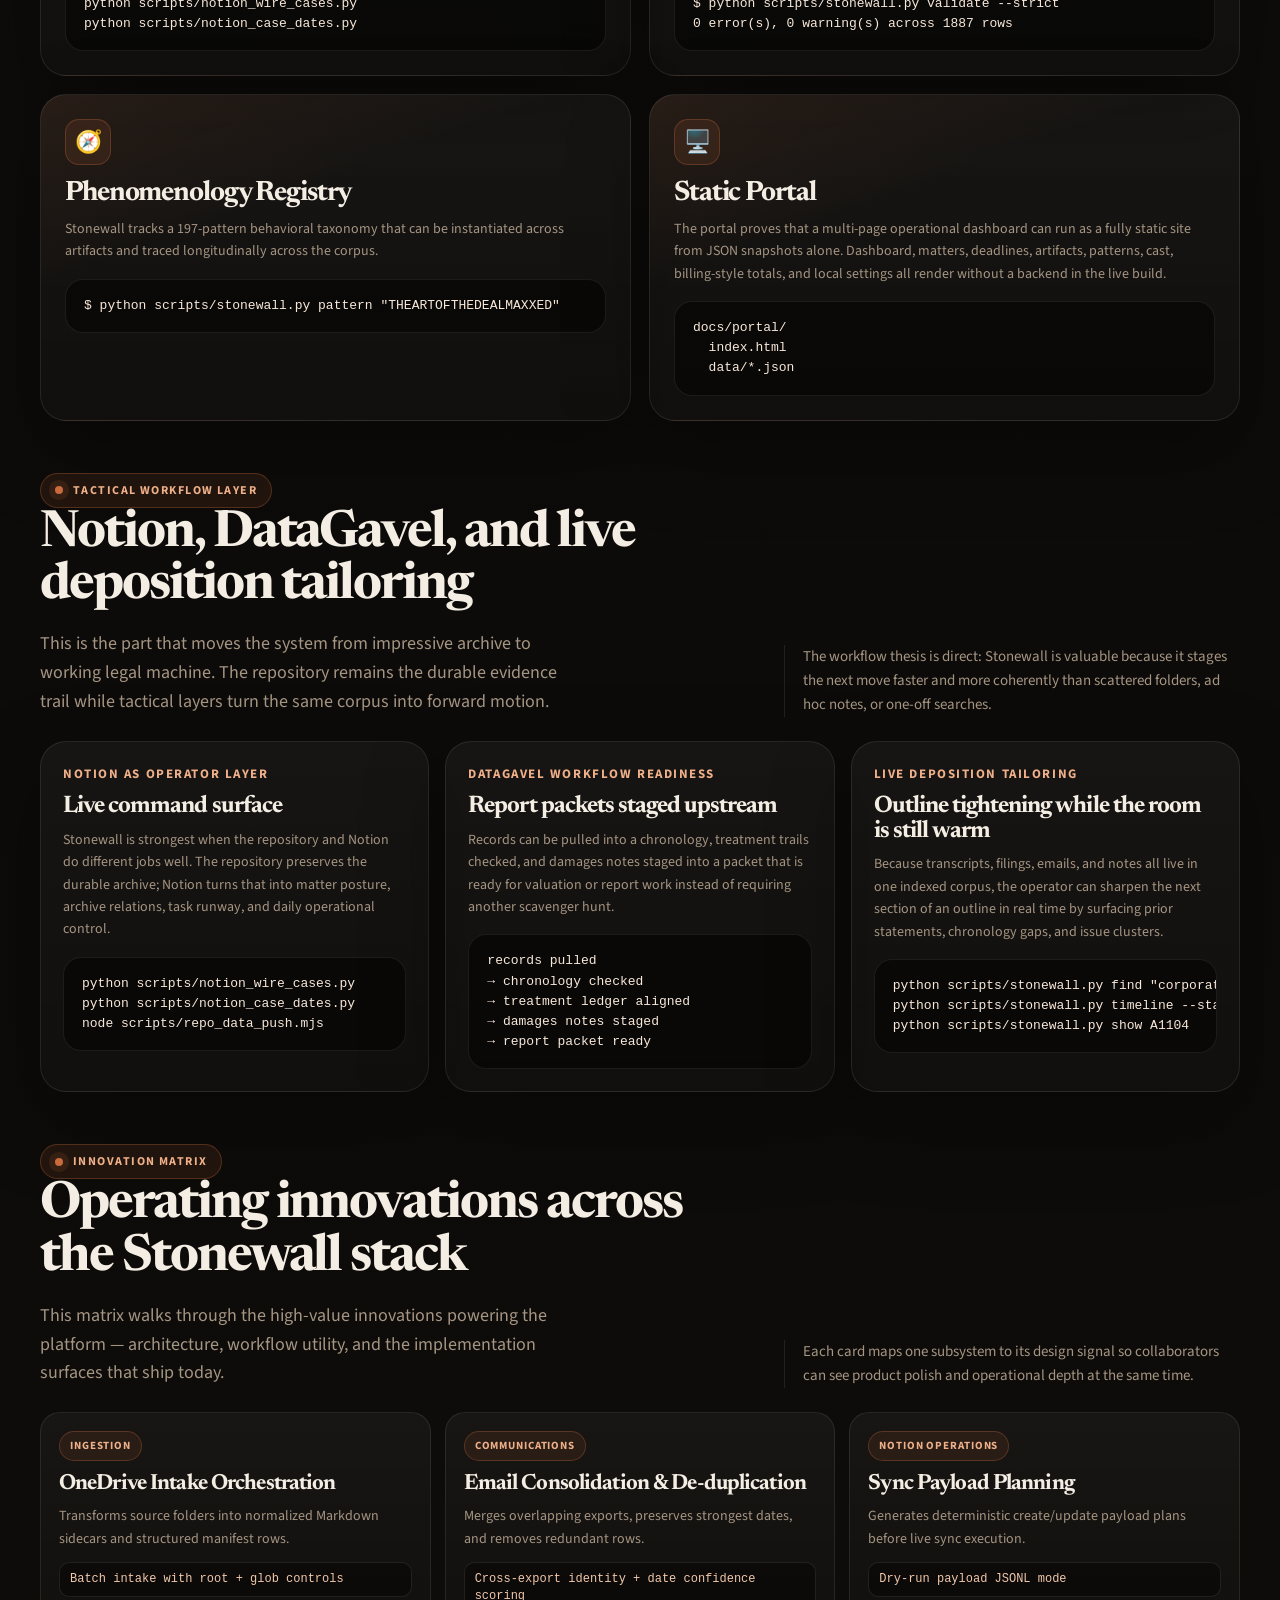
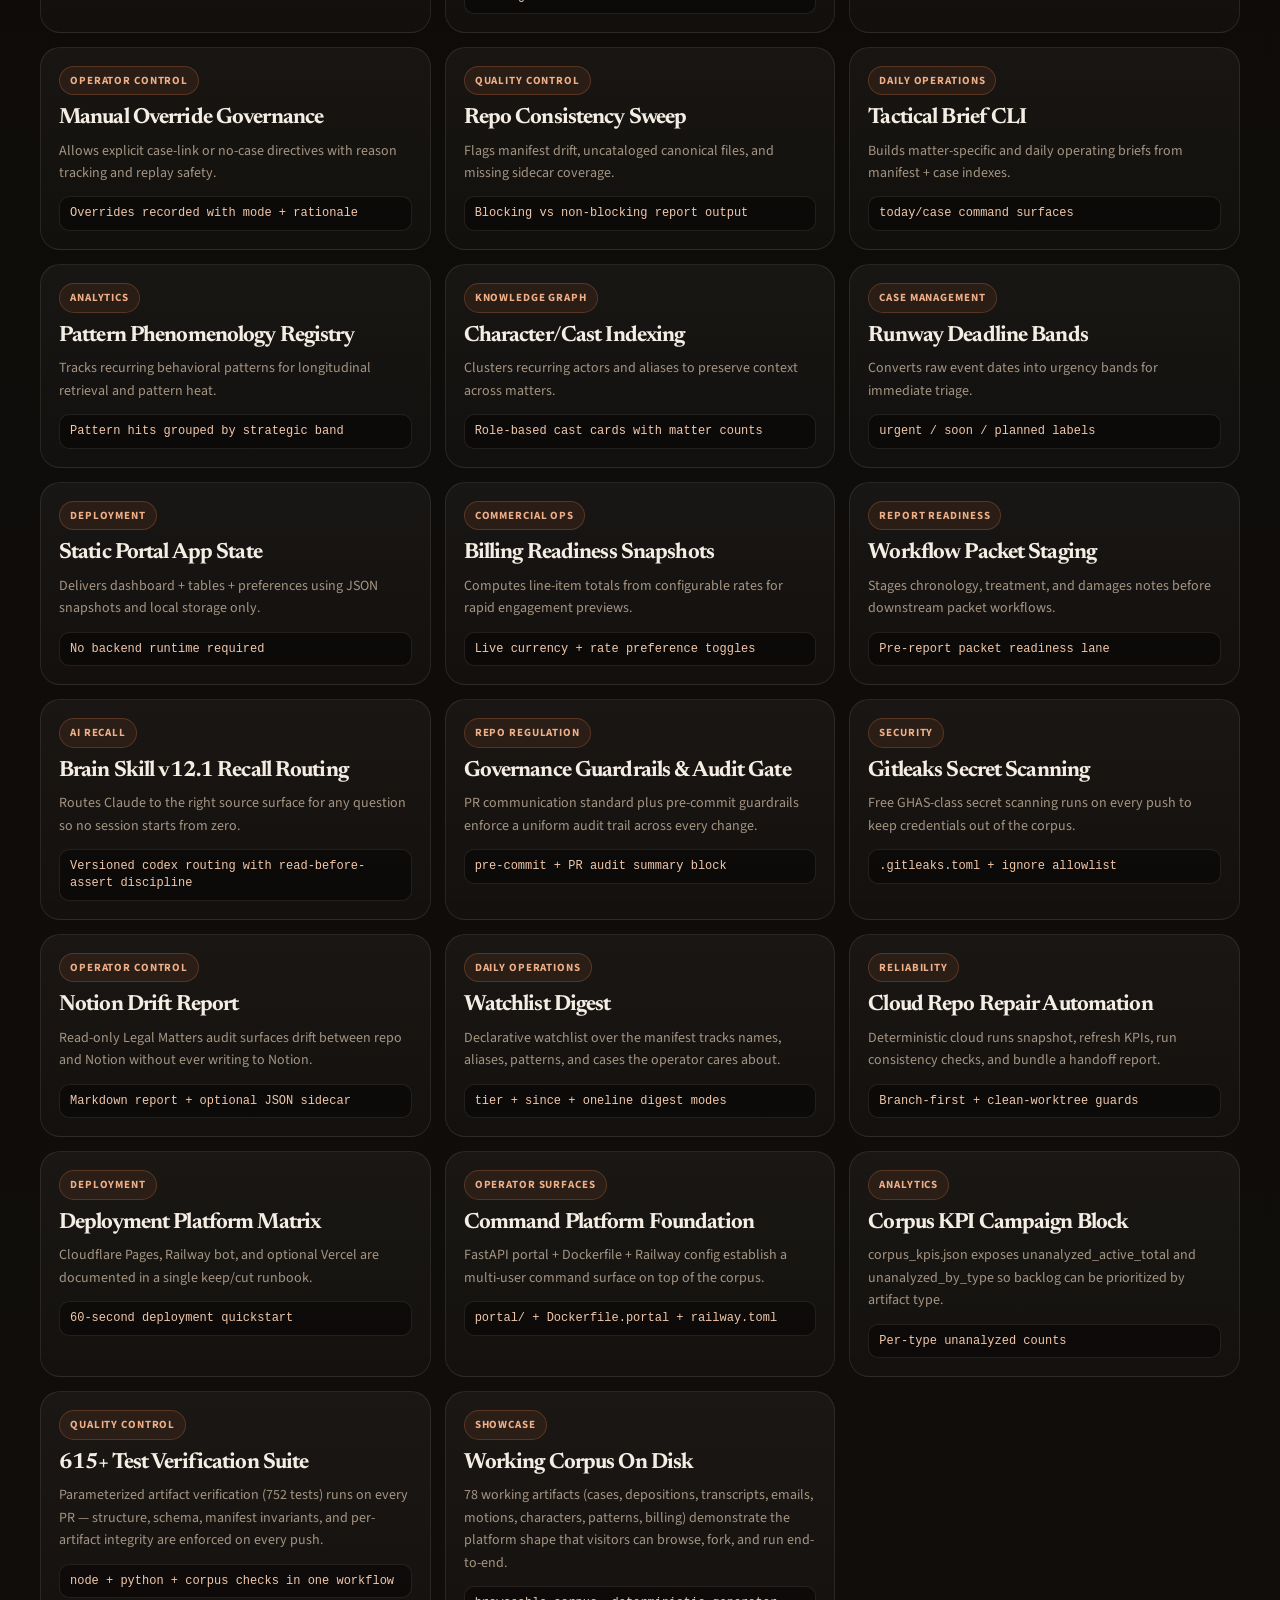
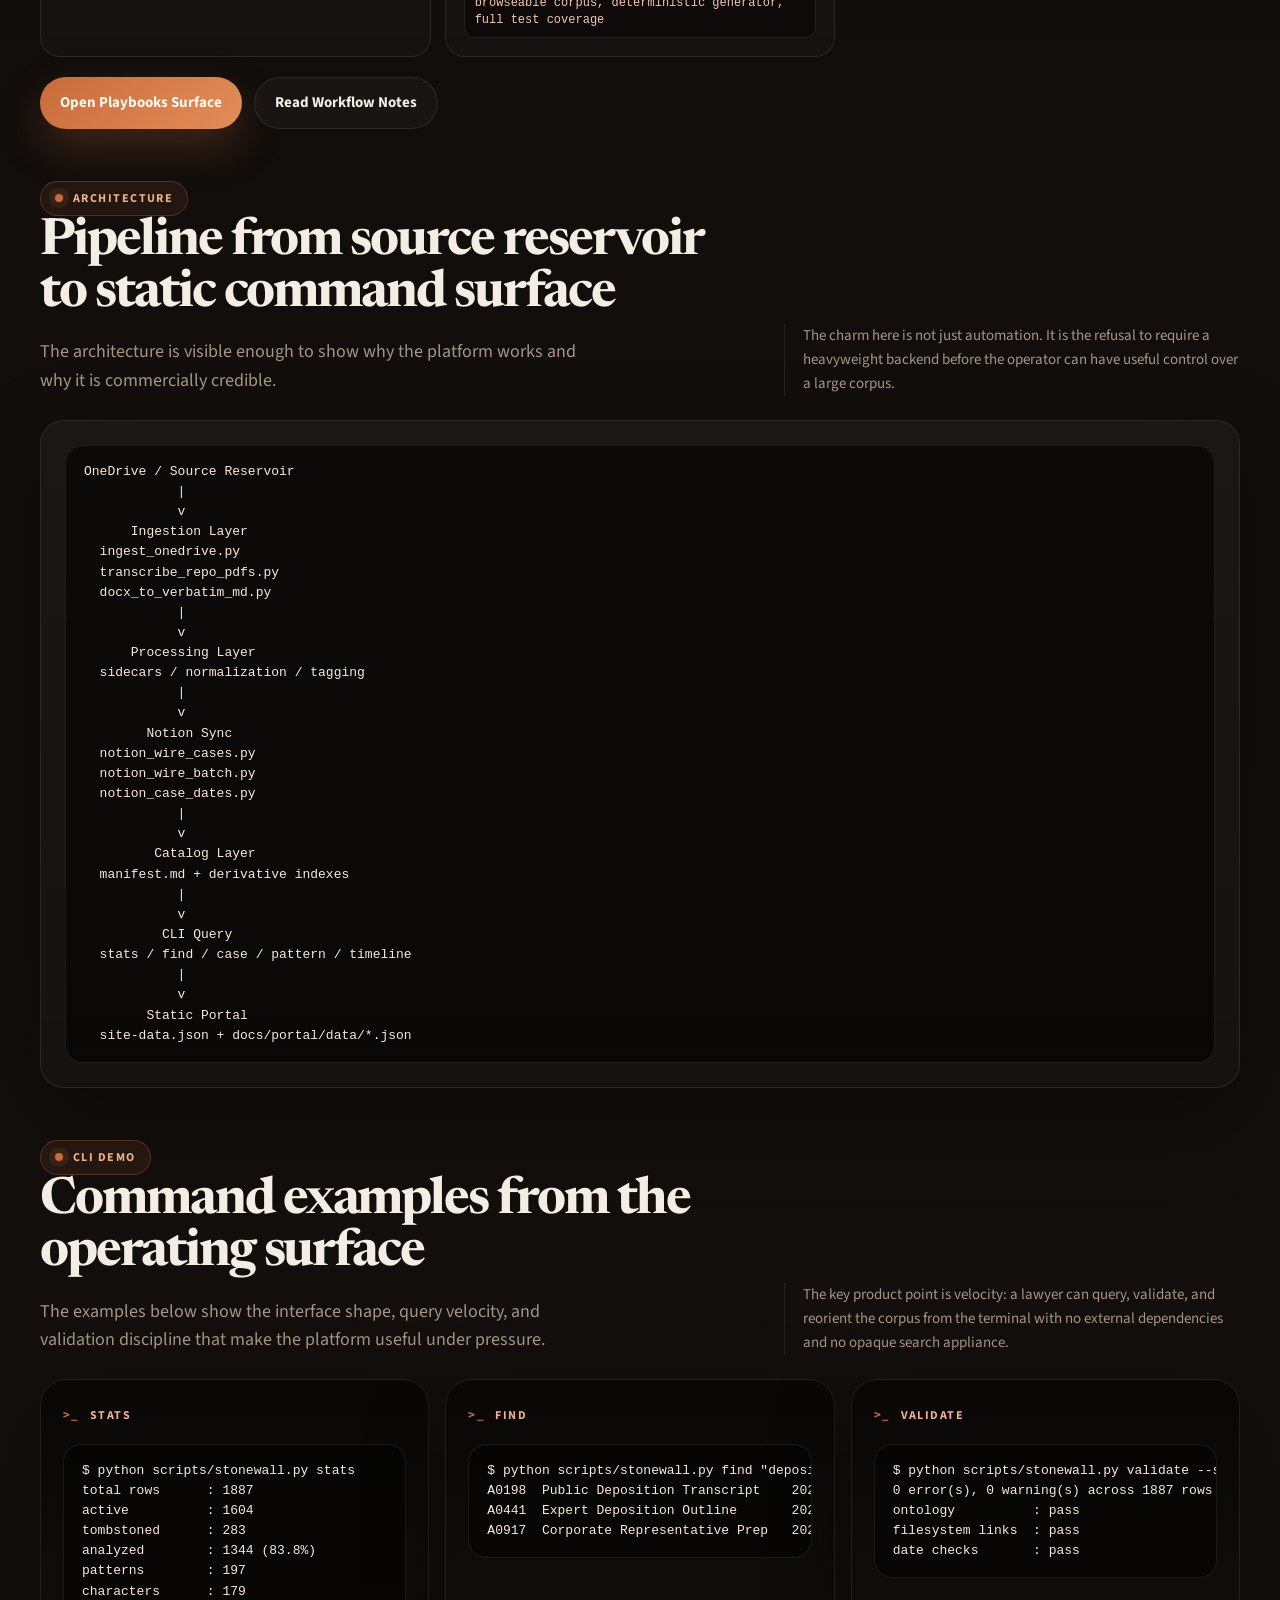
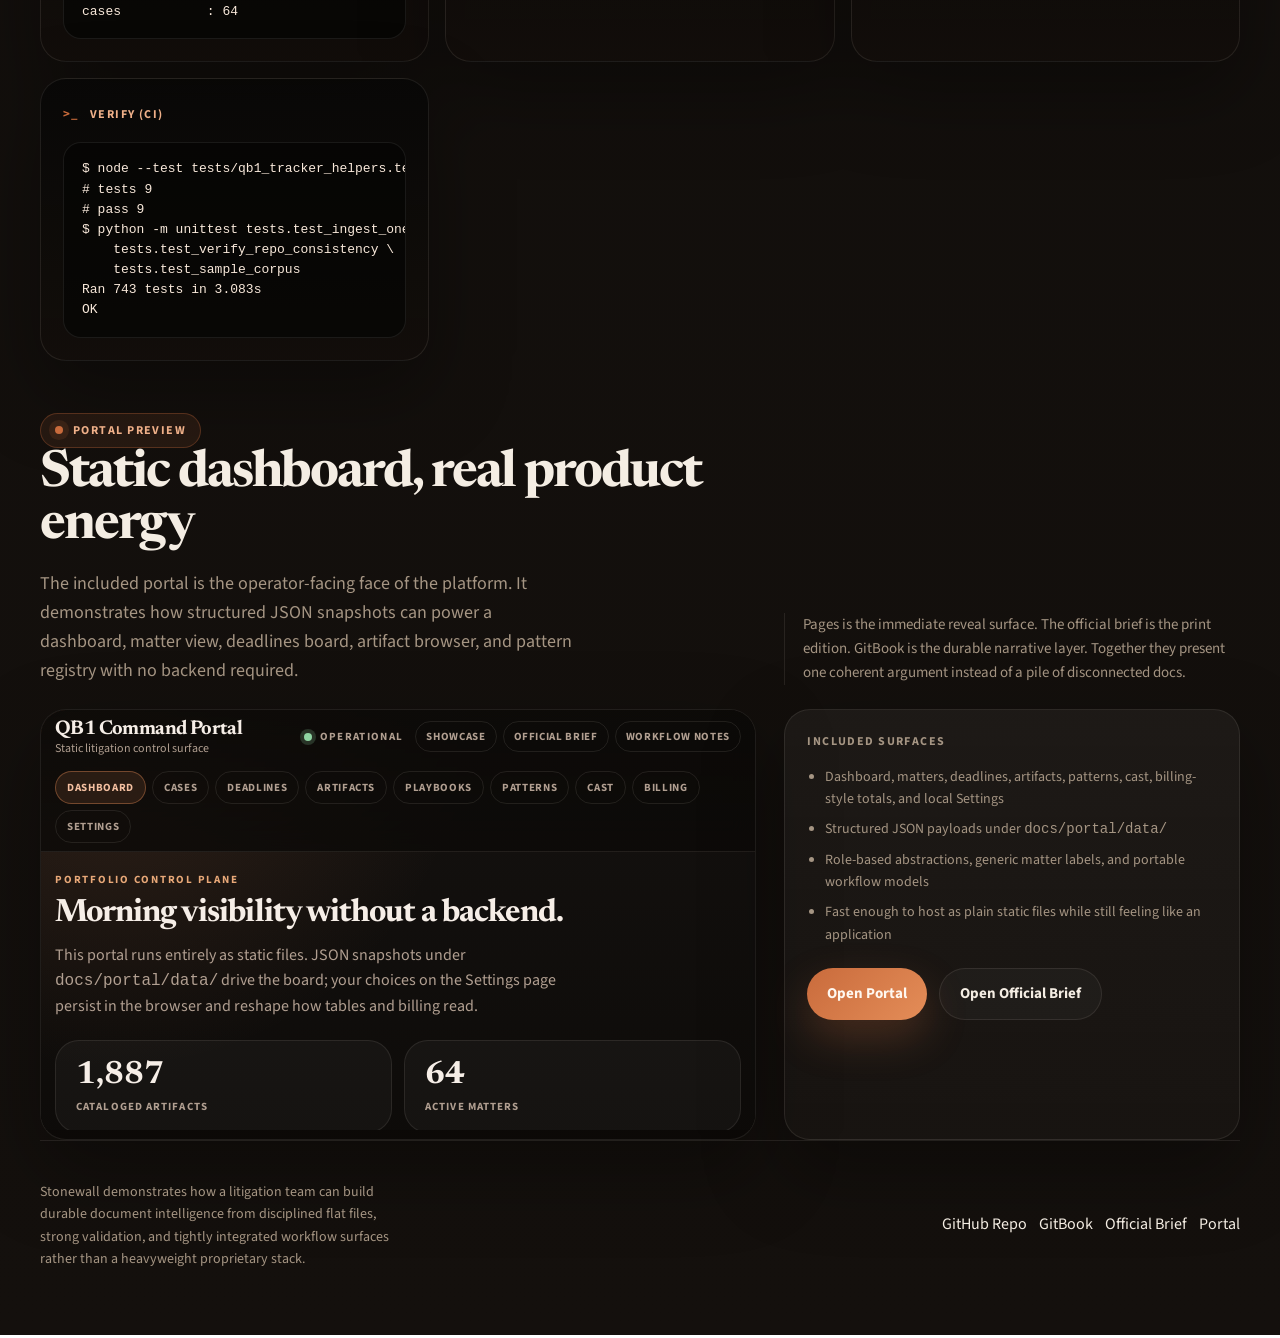
==== commit f6b852b8: "strip apologetic language + add showcase voice CI guard Agent-Logs-Url: https://github.com/maxwellke" ====
--- a/docs/index.html
+++ b/docs/index.html
@@ -525,11 +525,11 @@
     <section class="section" id="innovation-matrix">
       <div class="section-head">
         <div>
-          <div class="section-tag">Sanitized Innovation Matrix</div>
-          <h2>Twelve operating innovations rendered for showcase use</h2>
-          <p>This matrix translates high-value innovations from the main Stonewall operating stack into public-safe product language while preserving architecture, workflow utility, and implementation reality.</p>
-        </div>
-        <div class="aside">Each card maps one real subsystem into a sanitized design signal so collaborators can see both product polish and operational depth without exposing private matter data.</div>
+          <div class="section-tag">Innovation Matrix</div>
+          <h2>Operating innovations across the Stonewall stack</h2>
+          <p>This matrix walks through the high-value innovations powering the platform — architecture, workflow utility, and the implementation surfaces that ship today.</p>
+        </div>
+        <div class="aside">Each card maps one subsystem to its design signal so collaborators can see product polish and operational depth at the same time.</div>
       </div>
       <div class="matrix-grid" id="innovationMatrix">
         <article class="matrix-card">
@@ -723,7 +723,7 @@
             const impact = document.createElement('p');
             impact.textContent = item.impact || '';
             const signal = document.createElement('code');
-            signal.textContent = item.sanitized_signal || '';
+            signal.textContent = item.signal || '';
             card.appendChild(layer);
             card.appendChild(title);
             card.appendChild(impact);
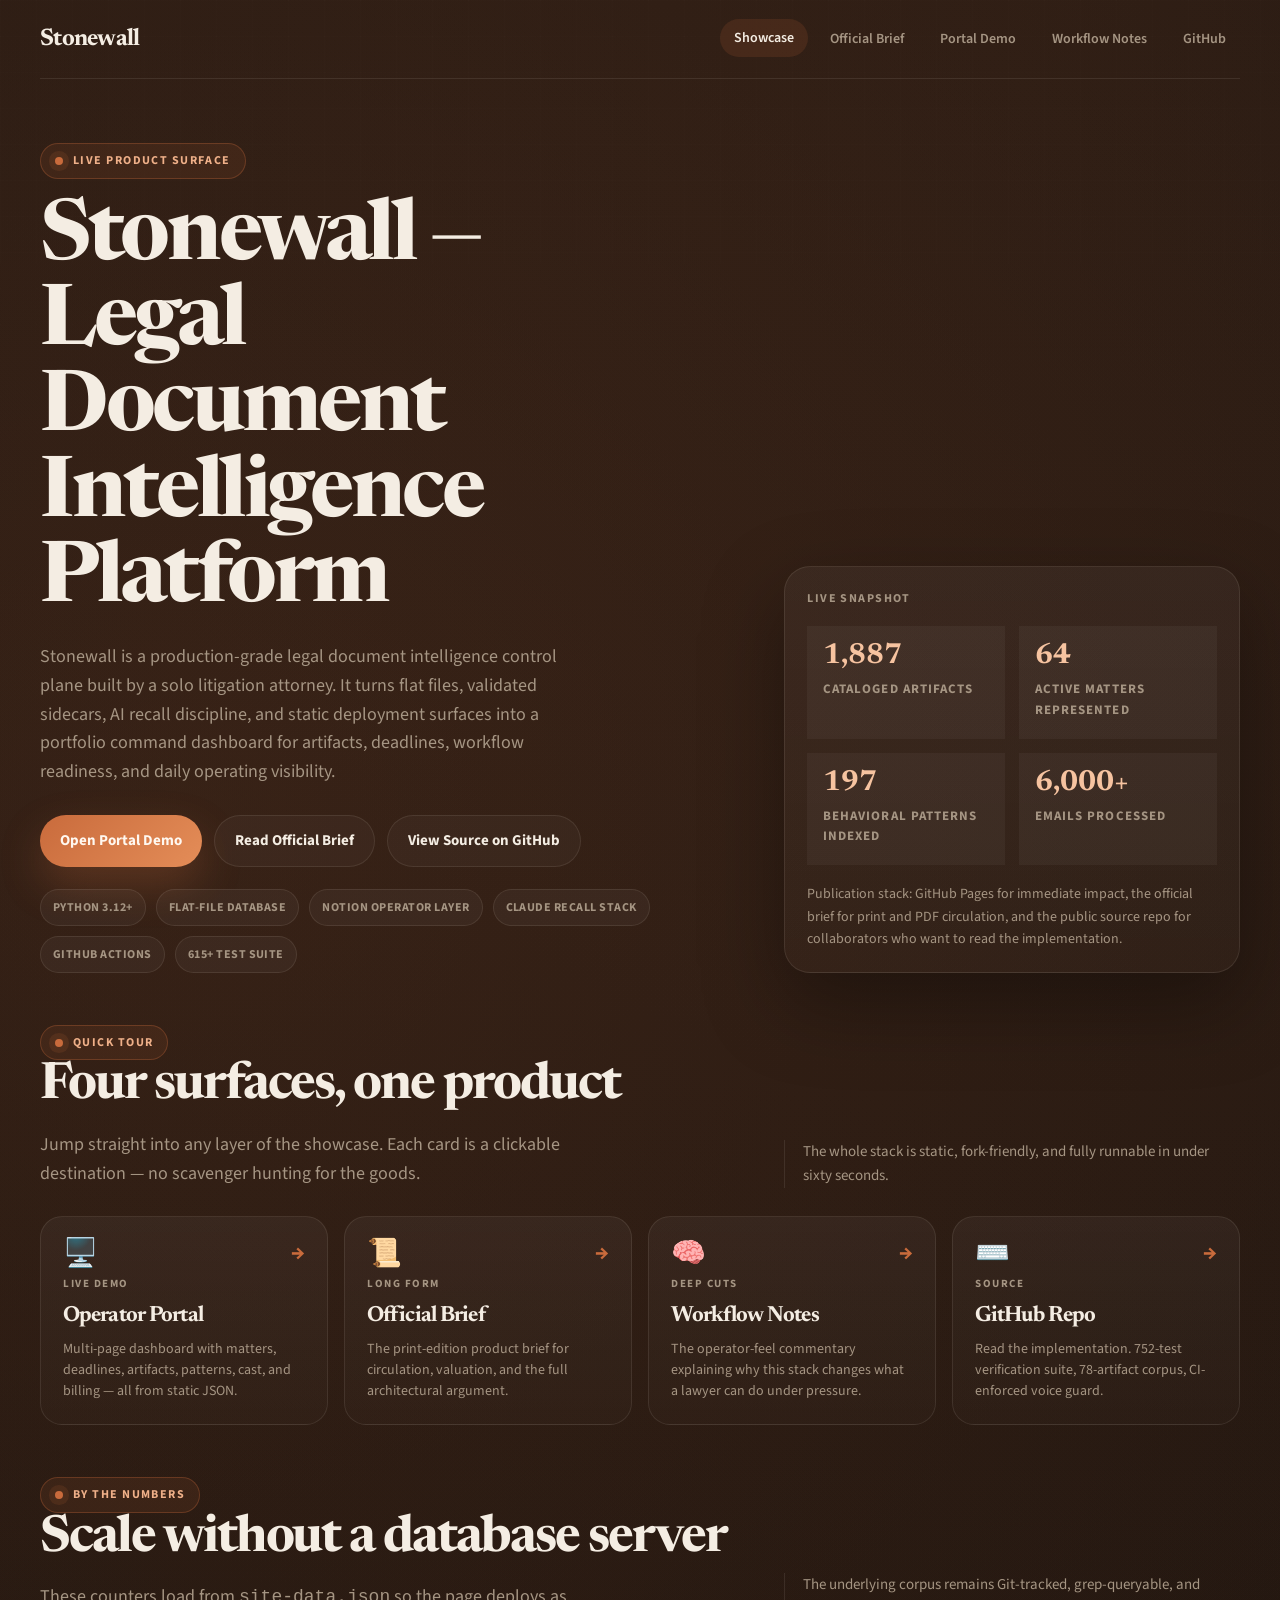
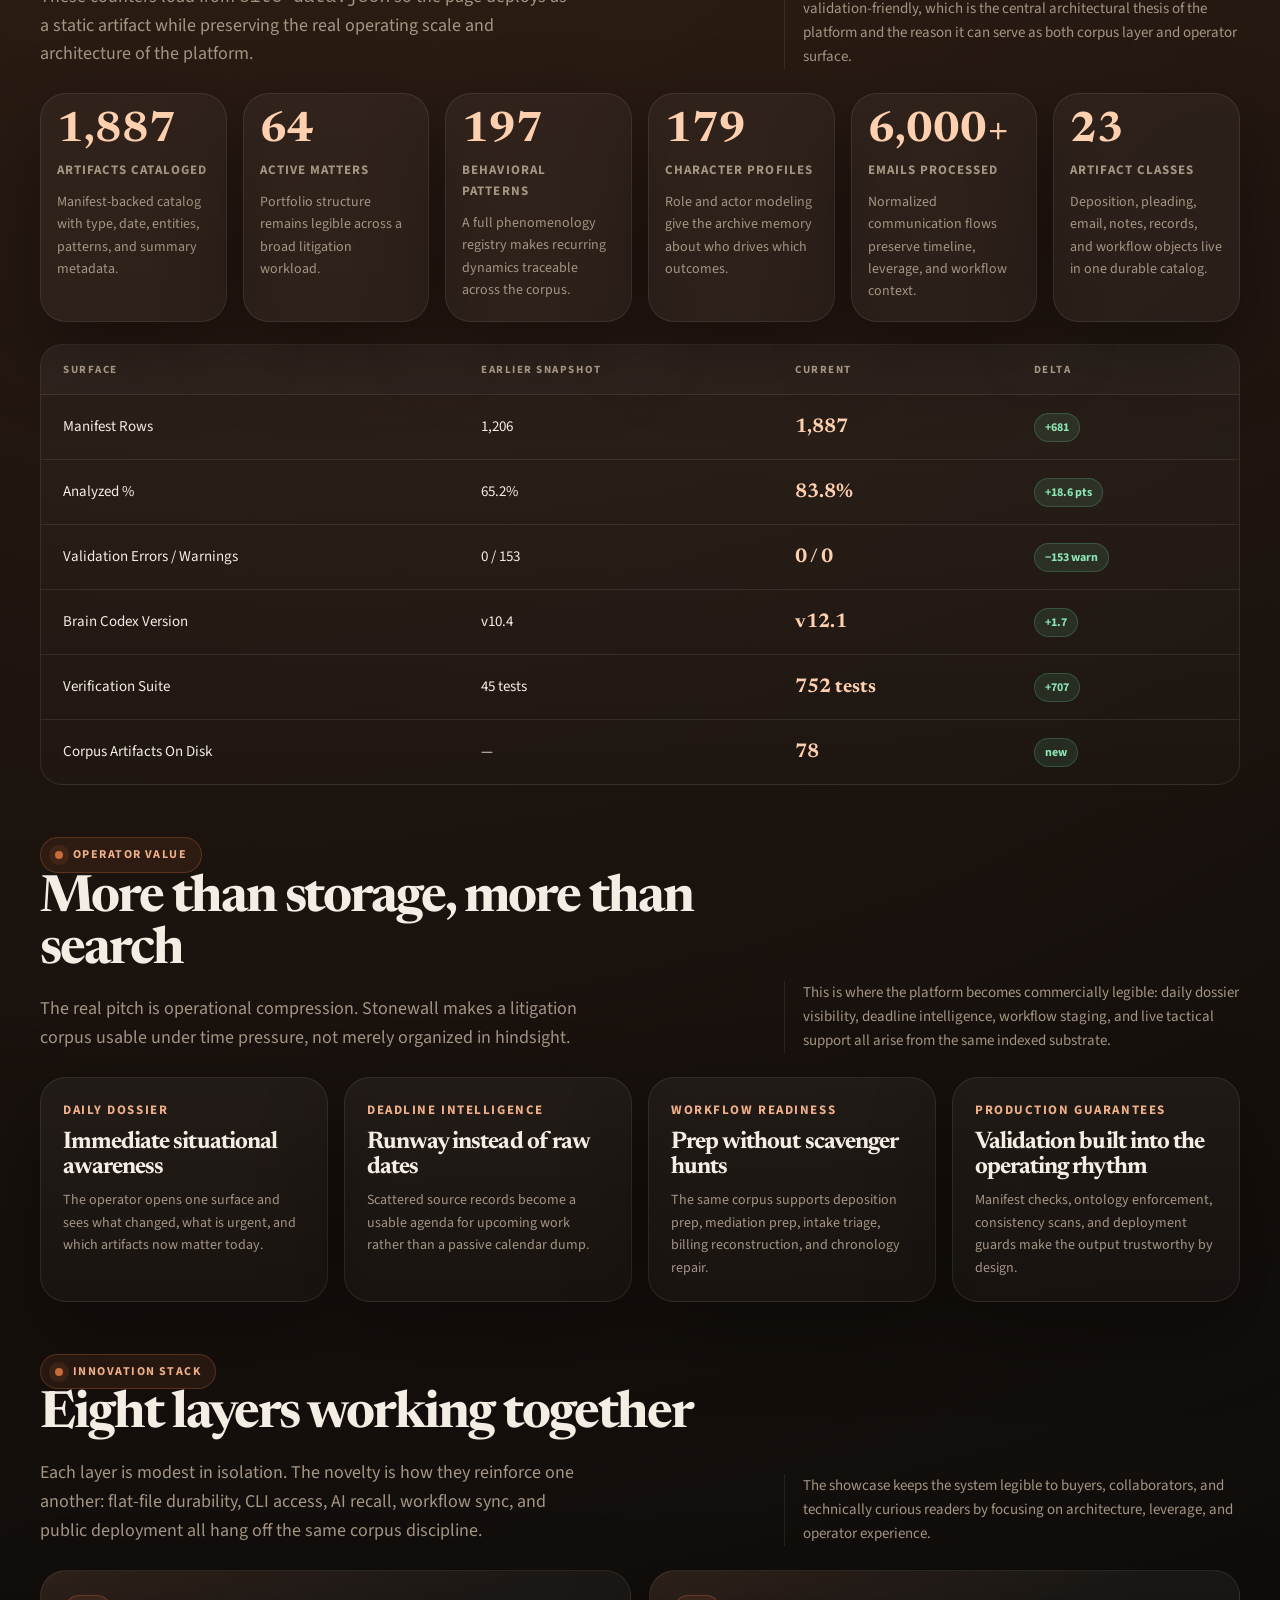
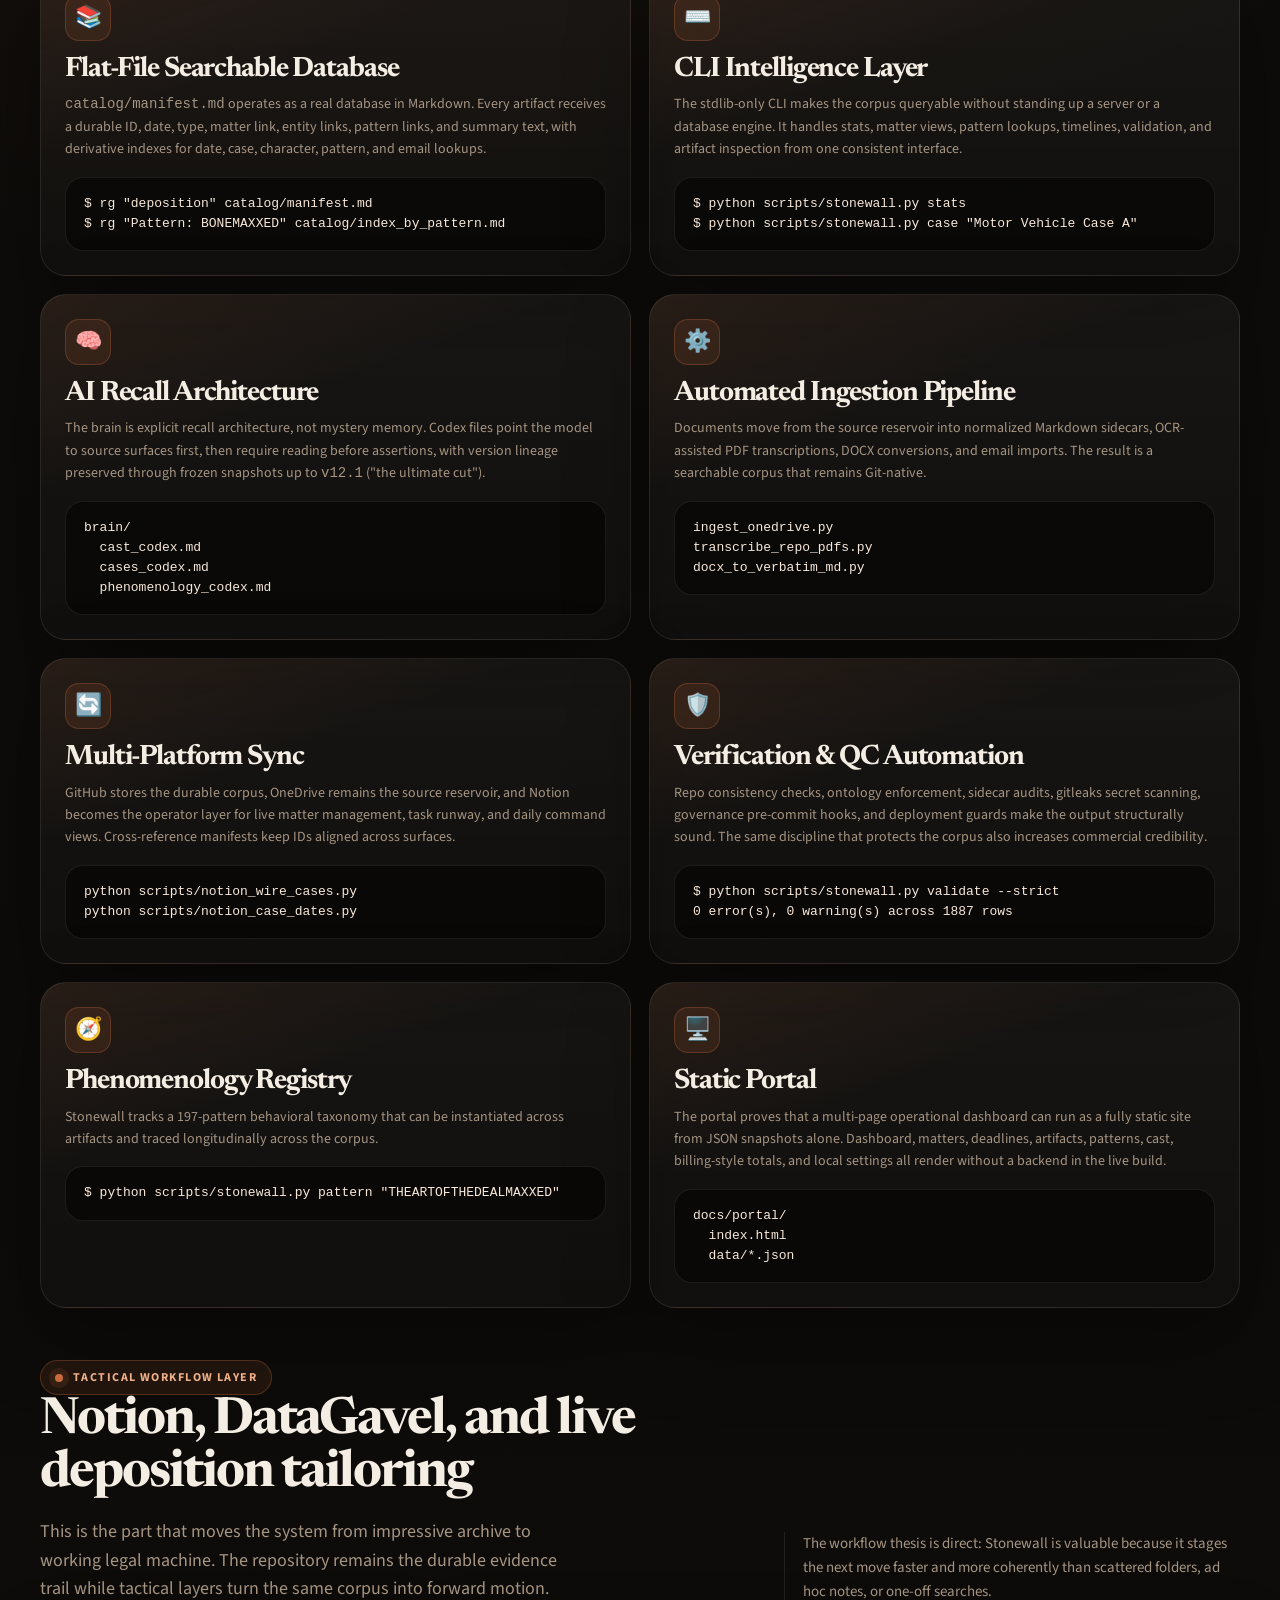
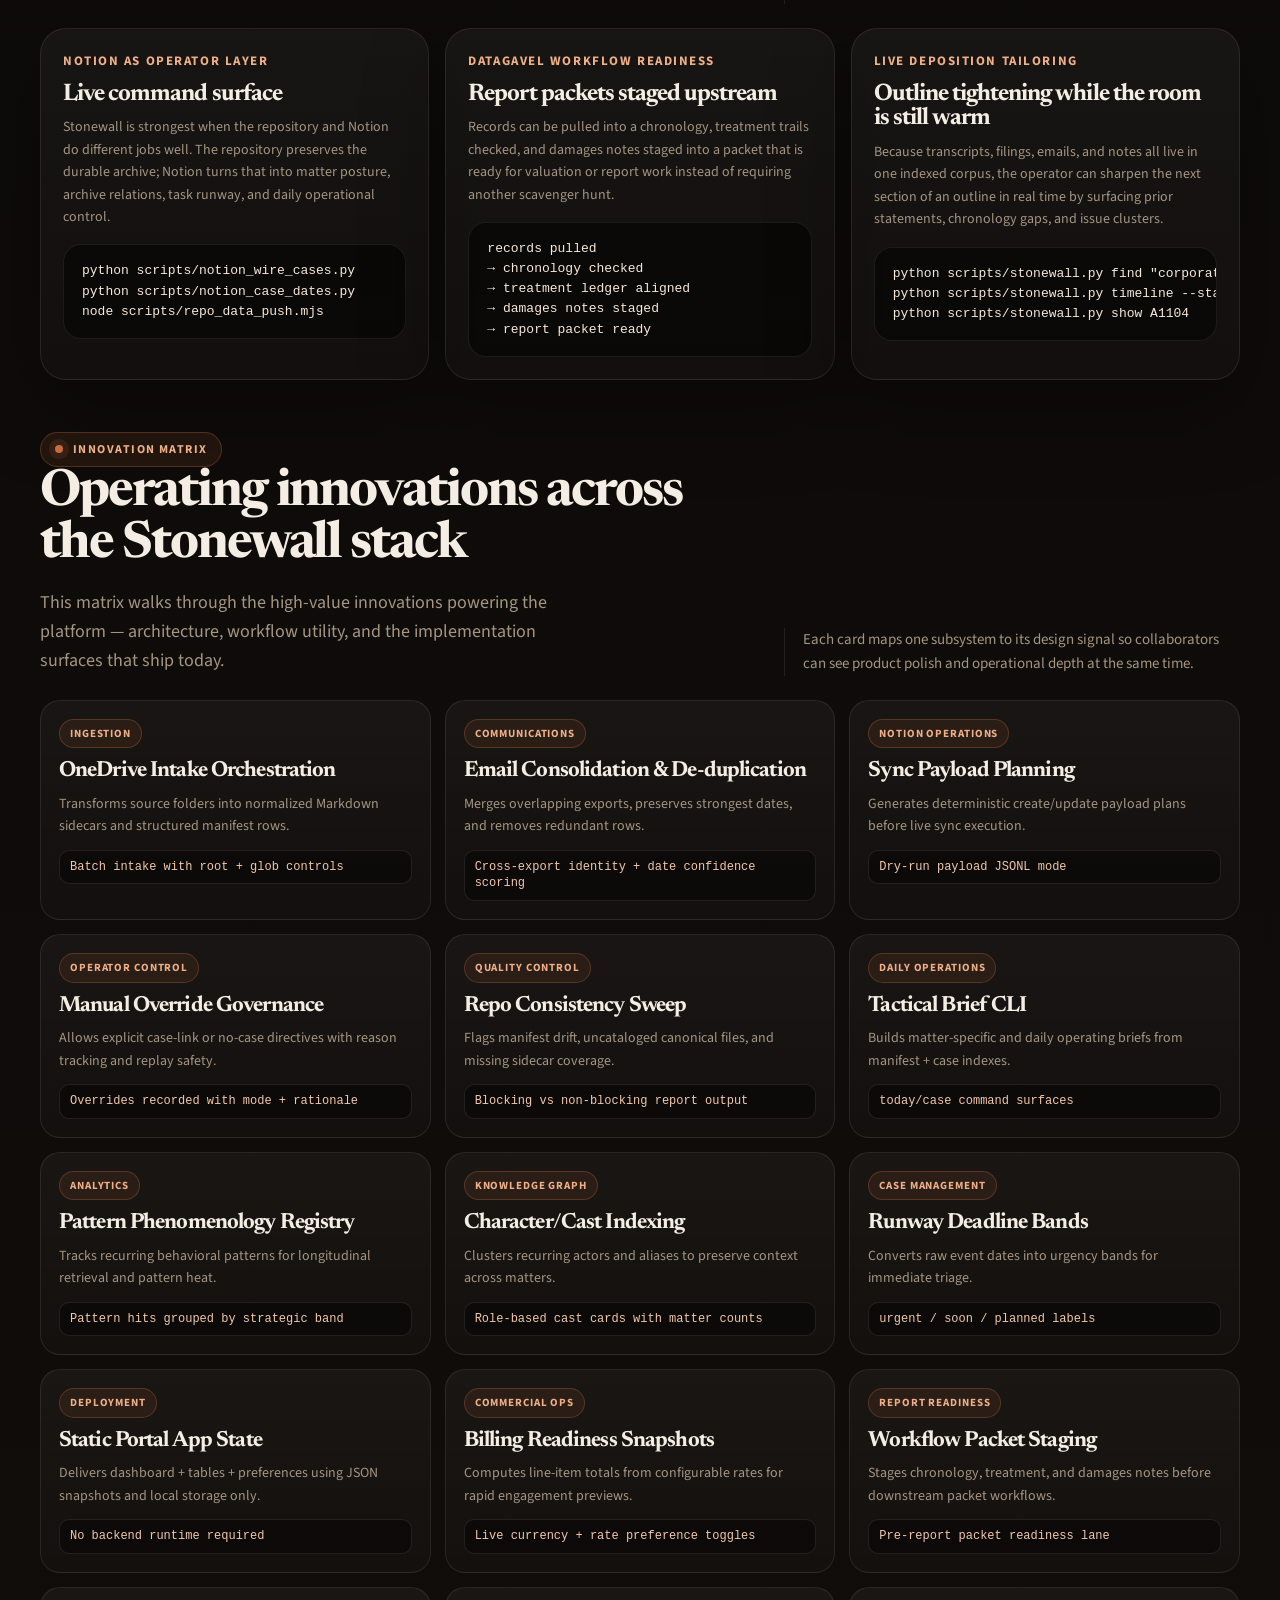
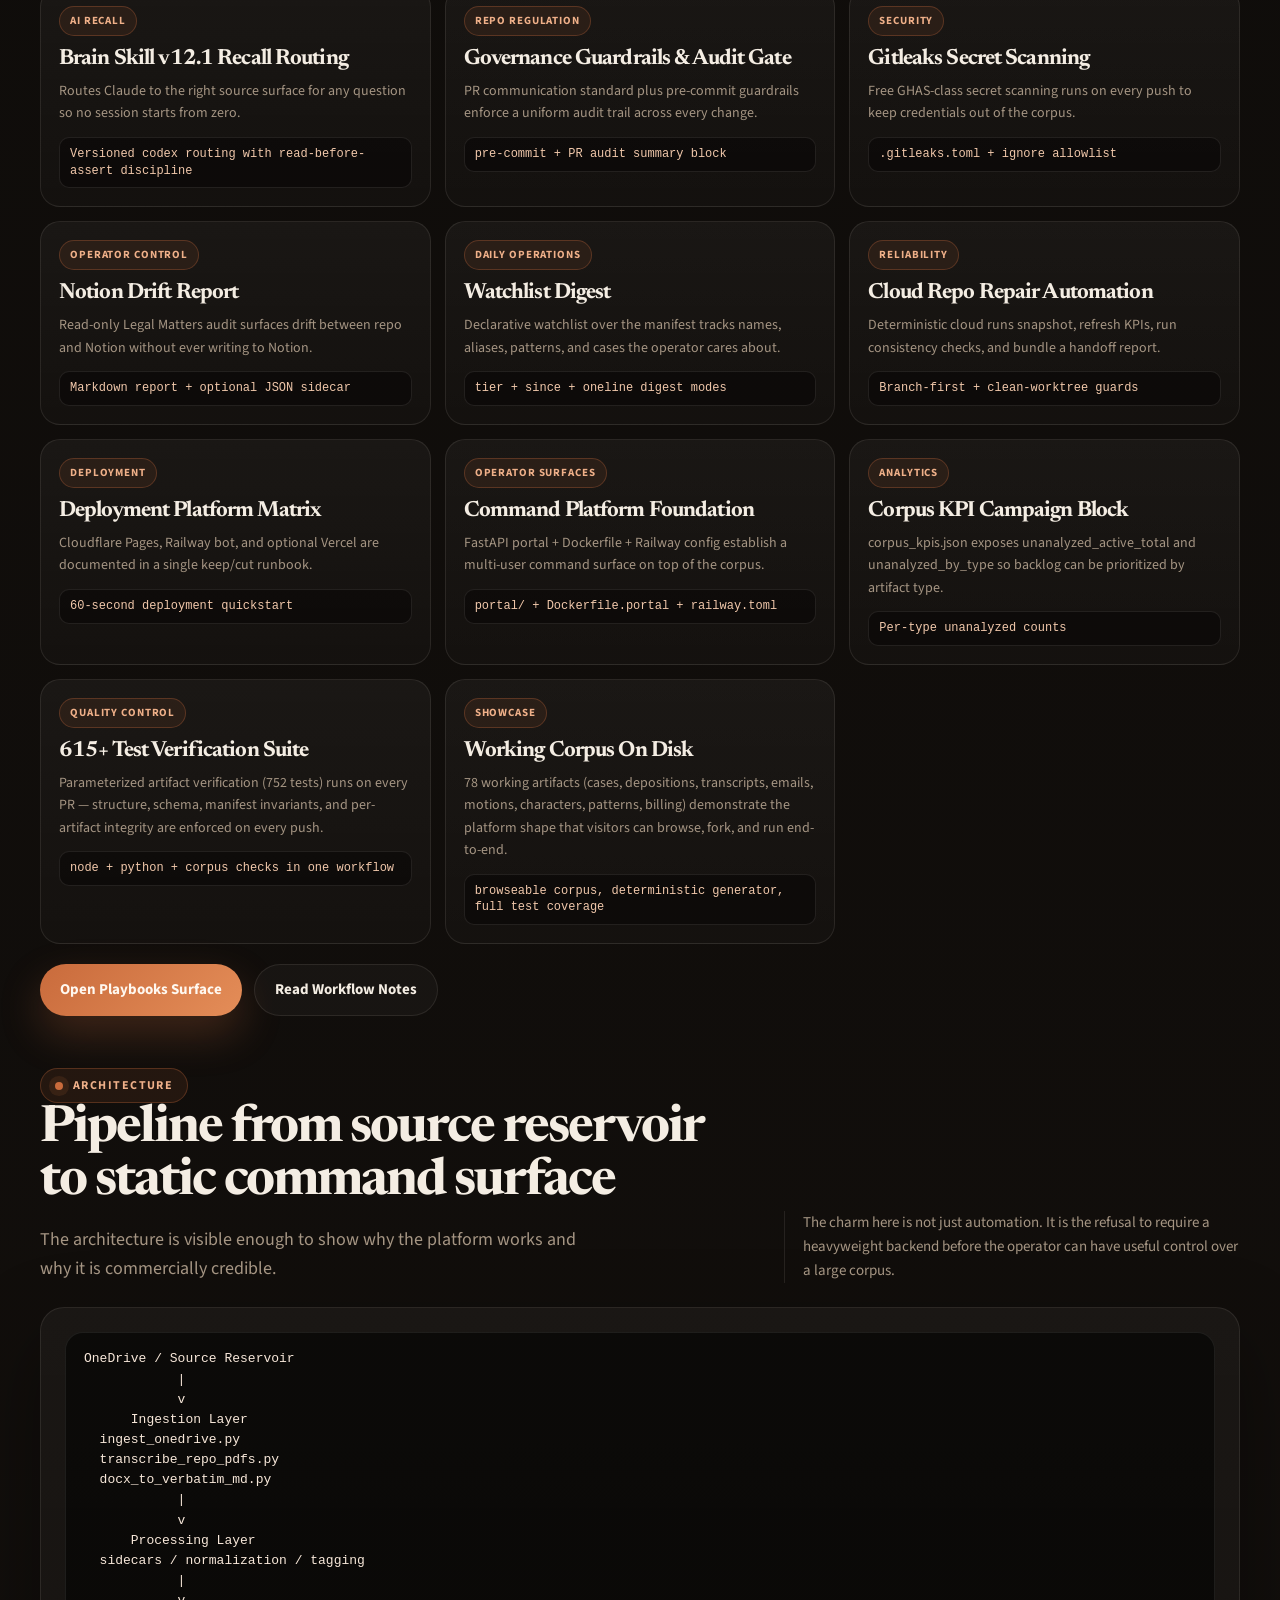
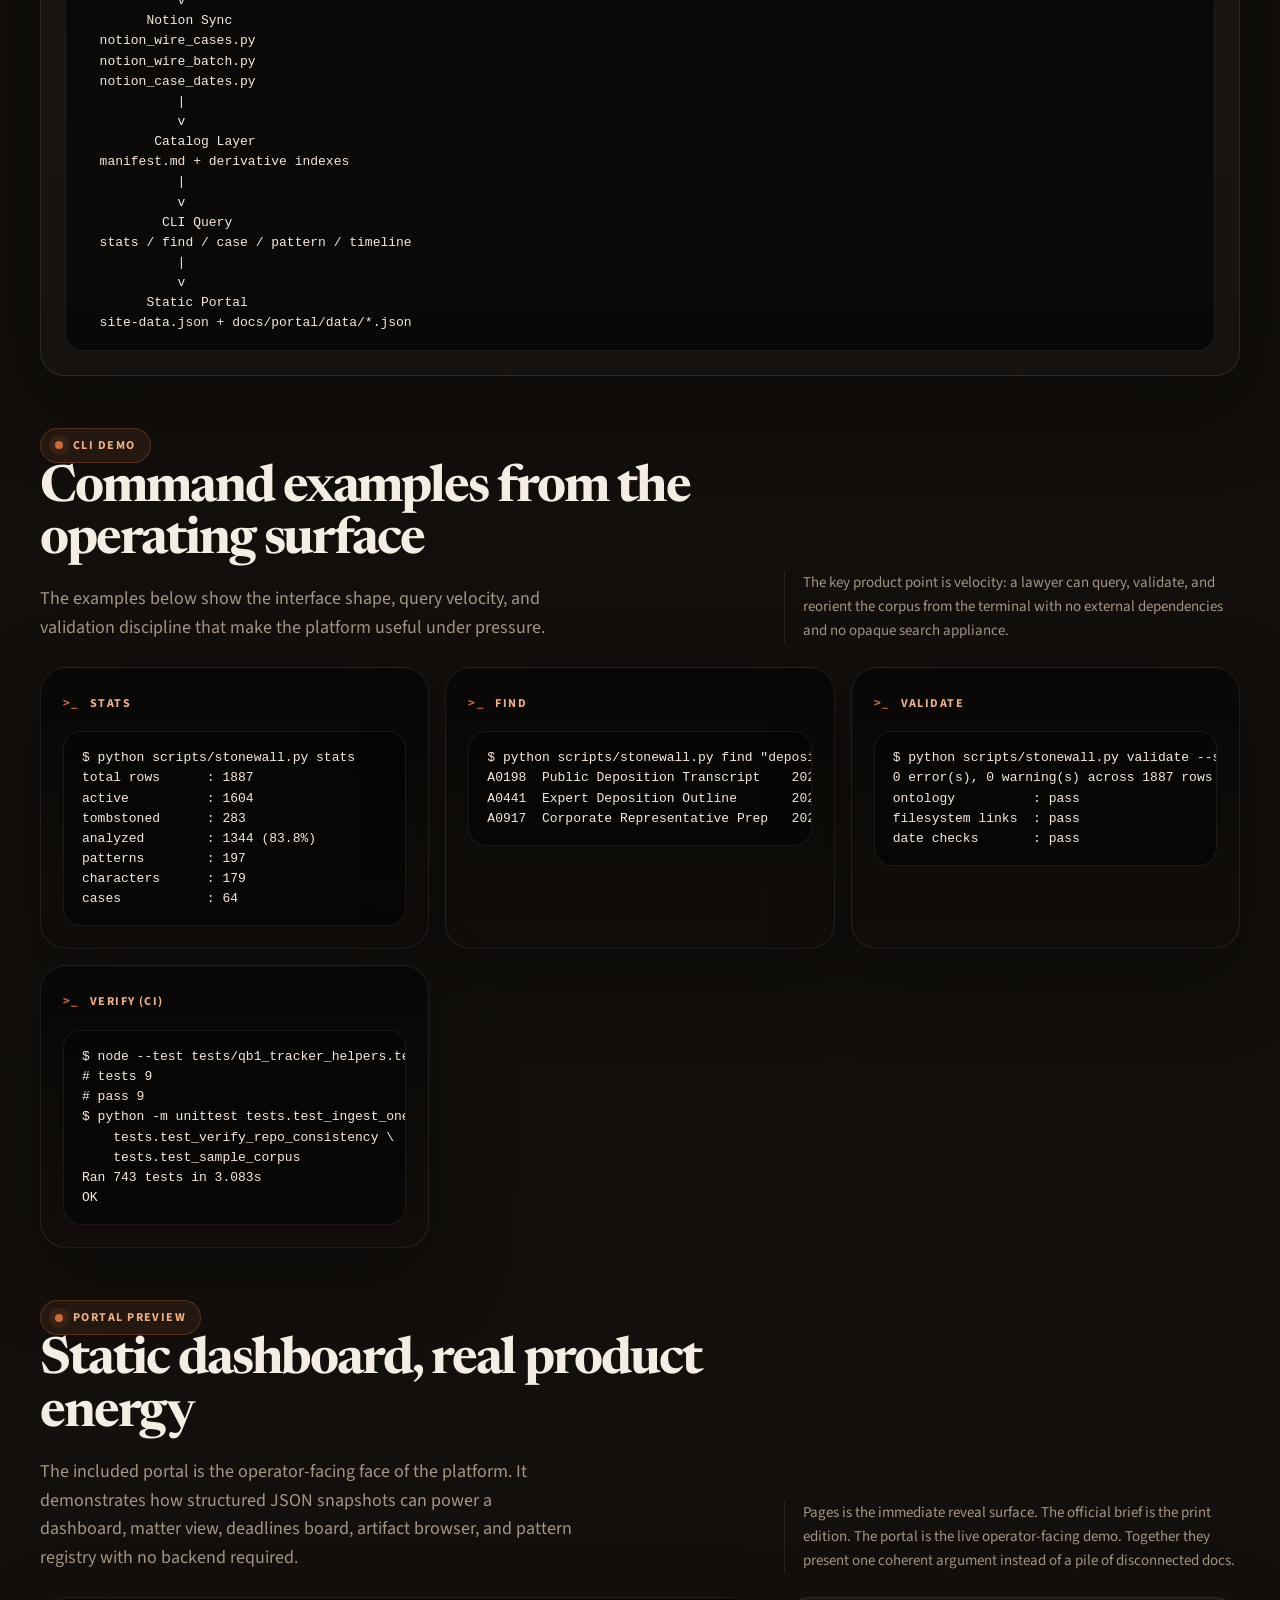
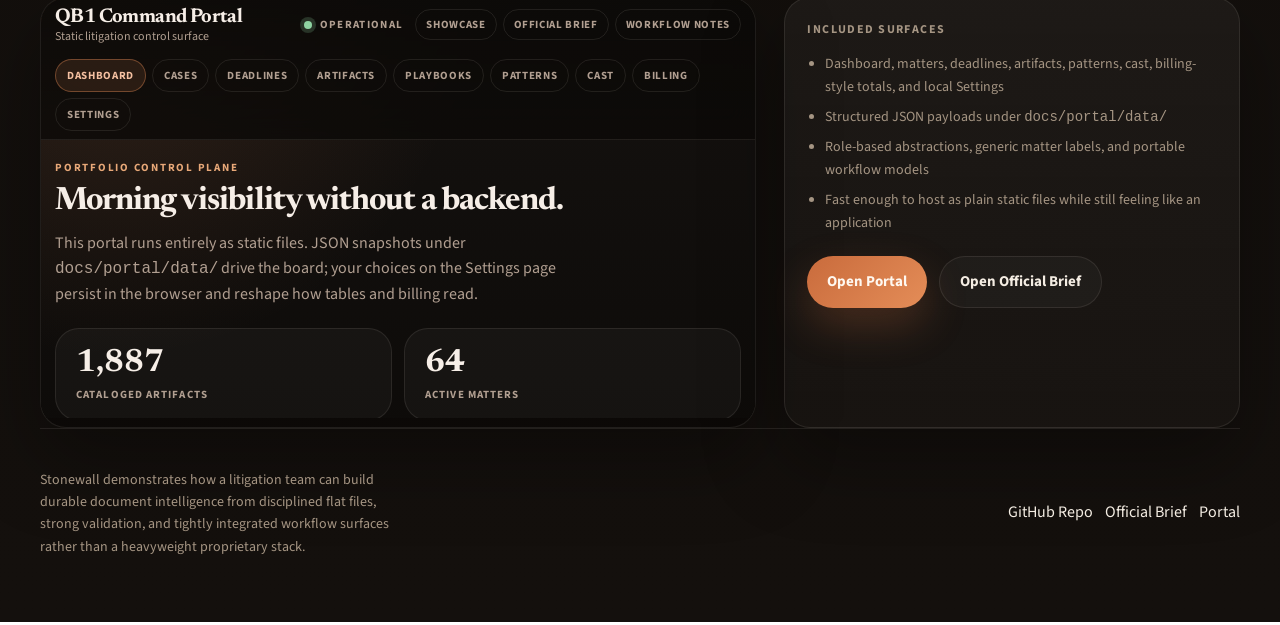
==== commit 4cbe6cf4: "sweep personal info from docs/, add Quick Tour buttons + Scale comparison table Agent-Logs-Url: http" ====
--- a/docs/index.html
+++ b/docs/index.html
@@ -160,7 +160,121 @@
     .btn:hover,
     .btn-secondary:hover,
     .card:hover,
-    .innovation:hover { transform: translateY(-2px); }
+    .innovation:hover,
+    .matrix-card:hover,
+    .tour-card:hover { transform: translateY(-3px); box-shadow: 0 22px 48px rgba(201,107,60,0.20); border-color: var(--line-strong); }
+
+    /* Quick Tour grid — large clickable buttons that jump to each surface */
+    .tour-grid {
+      display: grid;
+      grid-template-columns: repeat(4, minmax(0, 1fr));
+      gap: 16px;
+      margin-top: 28px;
+    }
+    .tour-card {
+      display: flex;
+      flex-direction: column;
+      gap: 8px;
+      padding: 22px;
+      border: 1px solid var(--line);
+      border-radius: 22px;
+      background: linear-gradient(180deg, rgba(255,255,255,0.045), rgba(255,255,255,0.015));
+      color: var(--text);
+      text-decoration: none;
+      transition: transform 180ms ease, box-shadow 180ms ease, border-color 180ms ease;
+      position: relative;
+      overflow: hidden;
+    }
+    .tour-card::after {
+      content: "→";
+      position: absolute;
+      top: 18px;
+      right: 22px;
+      color: var(--accent);
+      font-size: 22px;
+      font-weight: 700;
+      transition: transform 180ms ease;
+    }
+    .tour-card:hover::after { transform: translateX(4px); }
+    .tour-card .tour-icon { font-size: 28px; line-height: 1; }
+    .tour-card .tour-label {
+      font-size: 11px;
+      letter-spacing: 0.14em;
+      text-transform: uppercase;
+      color: var(--muted);
+      font-weight: 700;
+    }
+    .tour-card h3 {
+      margin: 4px 0 0;
+      font-family: "Newsreader", serif;
+      font-size: 22px;
+      font-weight: 700;
+    }
+    .tour-card p { margin: 4px 0 0; color: var(--muted); font-size: 14px; line-height: 1.5; }
+
+    /* Scale comparison table */
+    .scale-table-wrap {
+      margin-top: 22px;
+      border: 1px solid var(--line);
+      border-radius: 22px;
+      overflow: hidden;
+      background: linear-gradient(180deg, rgba(255,255,255,0.04), rgba(255,255,255,0.015));
+    }
+    .scale-table {
+      width: 100%;
+      border-collapse: collapse;
+      font-size: 15px;
+    }
+    .scale-table thead th {
+      text-align: left;
+      padding: 16px 22px;
+      font-size: 11px;
+      letter-spacing: 0.14em;
+      text-transform: uppercase;
+      color: var(--muted);
+      border-bottom: 1px solid var(--line);
+      background: rgba(255,255,255,0.02);
+      font-weight: 700;
+    }
+    .scale-table tbody td {
+      padding: 16px 22px;
+      border-bottom: 1px solid var(--line);
+    }
+    .scale-table tbody tr:last-child td { border-bottom: none; }
+    .scale-table tbody tr:hover td { background: rgba(201,107,60,0.05); }
+    .scale-table .num {
+      font-family: "Newsreader", serif;
+      font-size: 20px;
+      font-weight: 700;
+      color: #ffd0af;
+    }
+    .scale-table .delta {
+      display: inline-flex;
+      align-items: center;
+      gap: 6px;
+      padding: 4px 10px;
+      border-radius: 999px;
+      font-size: 12px;
+      font-weight: 700;
+      background: rgba(98, 200, 145, 0.12);
+      color: #8de7b4;
+      border: 1px solid rgba(98, 200, 145, 0.25);
+    }
+    .scale-table .delta.flat {
+      background: rgba(255,255,255,0.04);
+      color: var(--muted);
+      border-color: var(--line);
+    }
+    @media (max-width: 760px) {
+      .tour-grid { grid-template-columns: 1fr 1fr; }
+      .scale-table thead { display: none; }
+      .scale-table tbody td { display: block; padding: 8px 18px; border-bottom: none; }
+      .scale-table tbody tr { display: block; padding: 14px 0; border-bottom: 1px solid var(--line); }
+      .scale-table tbody tr:last-child { border-bottom: none; }
+    }
+    @media (max-width: 520px) {
+      .tour-grid { grid-template-columns: 1fr; }
+    }
     .badge {
       display: inline-flex;
       align-items: center;
@@ -393,7 +507,6 @@
       <a href="official-brief.html">Official Brief</a>
       <a href="portal/">Portal Demo</a>
       <a href="insights.html">Workflow Notes</a>
-      <a href="https://maxwell-kemp.gitbook.io/stonewall-qb3/stonewall-showcase/quarterback/">GitBook</a>
       <a href="https://github.com/maxwellkemp10-ux/stonewall-showcase">GitHub</a>
     </nav>
   </header>
@@ -407,7 +520,7 @@
         <div class="hero-actions">
           <a class="btn" href="portal/">Open Portal Demo</a>
           <a class="btn-secondary" href="official-brief.html">Read Official Brief</a>
-          <a class="btn-secondary" href="https://maxwell-kemp.gitbook.io/stonewall-qb3/stonewall-showcase/quarterback/">Open GitBook Edition</a>
+          <a class="btn-secondary" href="https://github.com/maxwellkemp10-ux/stonewall-showcase">View Source on GitHub</a>
         </div>
         <div class="badge-row">
           <span class="badge">Python 3.12+</span>
@@ -426,8 +539,45 @@
           <div class="mini-stat"><strong id="heroPatterns">197</strong><span>behavioral patterns indexed</span></div>
           <div class="mini-stat"><strong id="heroEmails">6,000+</strong><span>emails processed</span></div>
         </div>
-        <p style="margin:18px 0 0;color:var(--muted);font-size:14px;">Publication stack: GitHub Pages for immediate impact, the official brief for print and PDF circulation, and GitBook for the durable long-form edition of the same product thesis.</p>
+        <p style="margin:18px 0 0;color:var(--muted);font-size:14px;">Publication stack: GitHub Pages for immediate impact, the official brief for print and PDF circulation, and the public source repo for collaborators who want to read the implementation.</p>
       </aside>
+    </section>
+
+    <section class="section" id="tour" style="padding-top: 24px;">
+      <div class="section-head">
+        <div>
+          <div class="section-tag">Quick Tour</div>
+          <h2>Four surfaces, one product</h2>
+          <p>Jump straight into any layer of the showcase. Each card is a clickable destination — no scavenger hunting for the goods.</p>
+        </div>
+        <div class="aside">The whole stack is static, fork-friendly, and fully runnable in under sixty seconds.</div>
+      </div>
+      <div class="tour-grid">
+        <a class="tour-card" href="portal/">
+          <span class="tour-icon">🖥️</span>
+          <span class="tour-label">Live Demo</span>
+          <h3>Operator Portal</h3>
+          <p>Multi-page dashboard with matters, deadlines, artifacts, patterns, cast, and billing — all from static JSON.</p>
+        </a>
+        <a class="tour-card" href="official-brief.html">
+          <span class="tour-icon">📜</span>
+          <span class="tour-label">Long Form</span>
+          <h3>Official Brief</h3>
+          <p>The print-edition product brief for circulation, valuation, and the full architectural argument.</p>
+        </a>
+        <a class="tour-card" href="insights.html">
+          <span class="tour-icon">🧠</span>
+          <span class="tour-label">Deep Cuts</span>
+          <h3>Workflow Notes</h3>
+          <p>The operator-feel commentary explaining why this stack changes what a lawyer can do under pressure.</p>
+        </a>
+        <a class="tour-card" href="https://github.com/maxwellkemp10-ux/stonewall-showcase">
+          <span class="tour-icon">⌨️</span>
+          <span class="tour-label">Source</span>
+          <h3>GitHub Repo</h3>
+          <p>Read the implementation. 752-test verification suite, 78-artifact corpus, CI-enforced voice guard.</p>
+        </a>
+      </div>
     </section>
 
     <section class="section" id="numbers">
@@ -446,6 +596,26 @@
         <article class="stat-tile"><strong id="metricCharacters">179</strong><span>Character Profiles</span><p>Role and actor modeling give the archive memory about who drives which outcomes.</p></article>
         <article class="stat-tile"><strong id="metricEmails">6,000+</strong><span>Emails Processed</span><p>Normalized communication flows preserve timeline, leverage, and workflow context.</p></article>
         <article class="stat-tile"><strong id="metricTypes">23</strong><span>Artifact Classes</span><p>Deposition, pleading, email, notes, records, and workflow objects live in one durable catalog.</p></article>
+      </div>
+      <div class="scale-table-wrap" role="region" aria-label="Scale at a glance">
+        <table class="scale-table">
+          <thead>
+            <tr>
+              <th>Surface</th>
+              <th>Earlier Snapshot</th>
+              <th>Current</th>
+              <th>Delta</th>
+            </tr>
+          </thead>
+          <tbody>
+            <tr><td>Manifest Rows</td><td>1,206</td><td><span class="num">1,887</span></td><td><span class="delta">+681</span></td></tr>
+            <tr><td>Analyzed %</td><td>65.2%</td><td><span class="num">83.8%</span></td><td><span class="delta">+18.6 pts</span></td></tr>
+            <tr><td>Validation Errors / Warnings</td><td>0 / 153</td><td><span class="num">0 / 0</span></td><td><span class="delta">−153 warn</span></td></tr>
+            <tr><td>Brain Codex Version</td><td>v10.4</td><td><span class="num">v12.1</span></td><td><span class="delta">+1.7</span></td></tr>
+            <tr><td>Verification Suite</td><td>45 tests</td><td><span class="num">752 tests</span></td><td><span class="delta">+707</span></td></tr>
+            <tr><td>Corpus Artifacts On Disk</td><td>—</td><td><span class="num">78</span></td><td><span class="delta">new</span></td></tr>
+          </tbody>
+        </table>
       </div>
     </section>
 
@@ -644,7 +814,7 @@
           <h2>Static dashboard, real product energy</h2>
           <p>The included portal is the operator-facing face of the platform. It demonstrates how structured JSON snapshots can power a dashboard, matter view, deadlines board, artifact browser, and pattern registry with no backend required.</p>
         </div>
-        <div class="aside">Pages is the immediate reveal surface. The official brief is the print edition. GitBook is the durable narrative layer. Together they present one coherent argument instead of a pile of disconnected docs.</div>
+        <div class="aside">Pages is the immediate reveal surface. The official brief is the print edition. The portal is the live operator-facing demo. Together they present one coherent argument instead of a pile of disconnected docs.</div>
       </div>
       <div class="portal-preview">
         <div class="frame">
@@ -671,7 +841,6 @@
     <p>Stonewall demonstrates how a litigation team can build durable document intelligence from disciplined flat files, strong validation, and tightly integrated workflow surfaces rather than a heavyweight proprietary stack.</p>
     <div class="footer-links">
       <a href="https://github.com/maxwellkemp10-ux/stonewall-showcase">GitHub Repo</a>
-      <a href="https://maxwell-kemp.gitbook.io/stonewall-qb3/stonewall-showcase/quarterback/">GitBook</a>
       <a href="official-brief.html">Official Brief</a>
       <a href="portal/">Portal</a>
     </div>
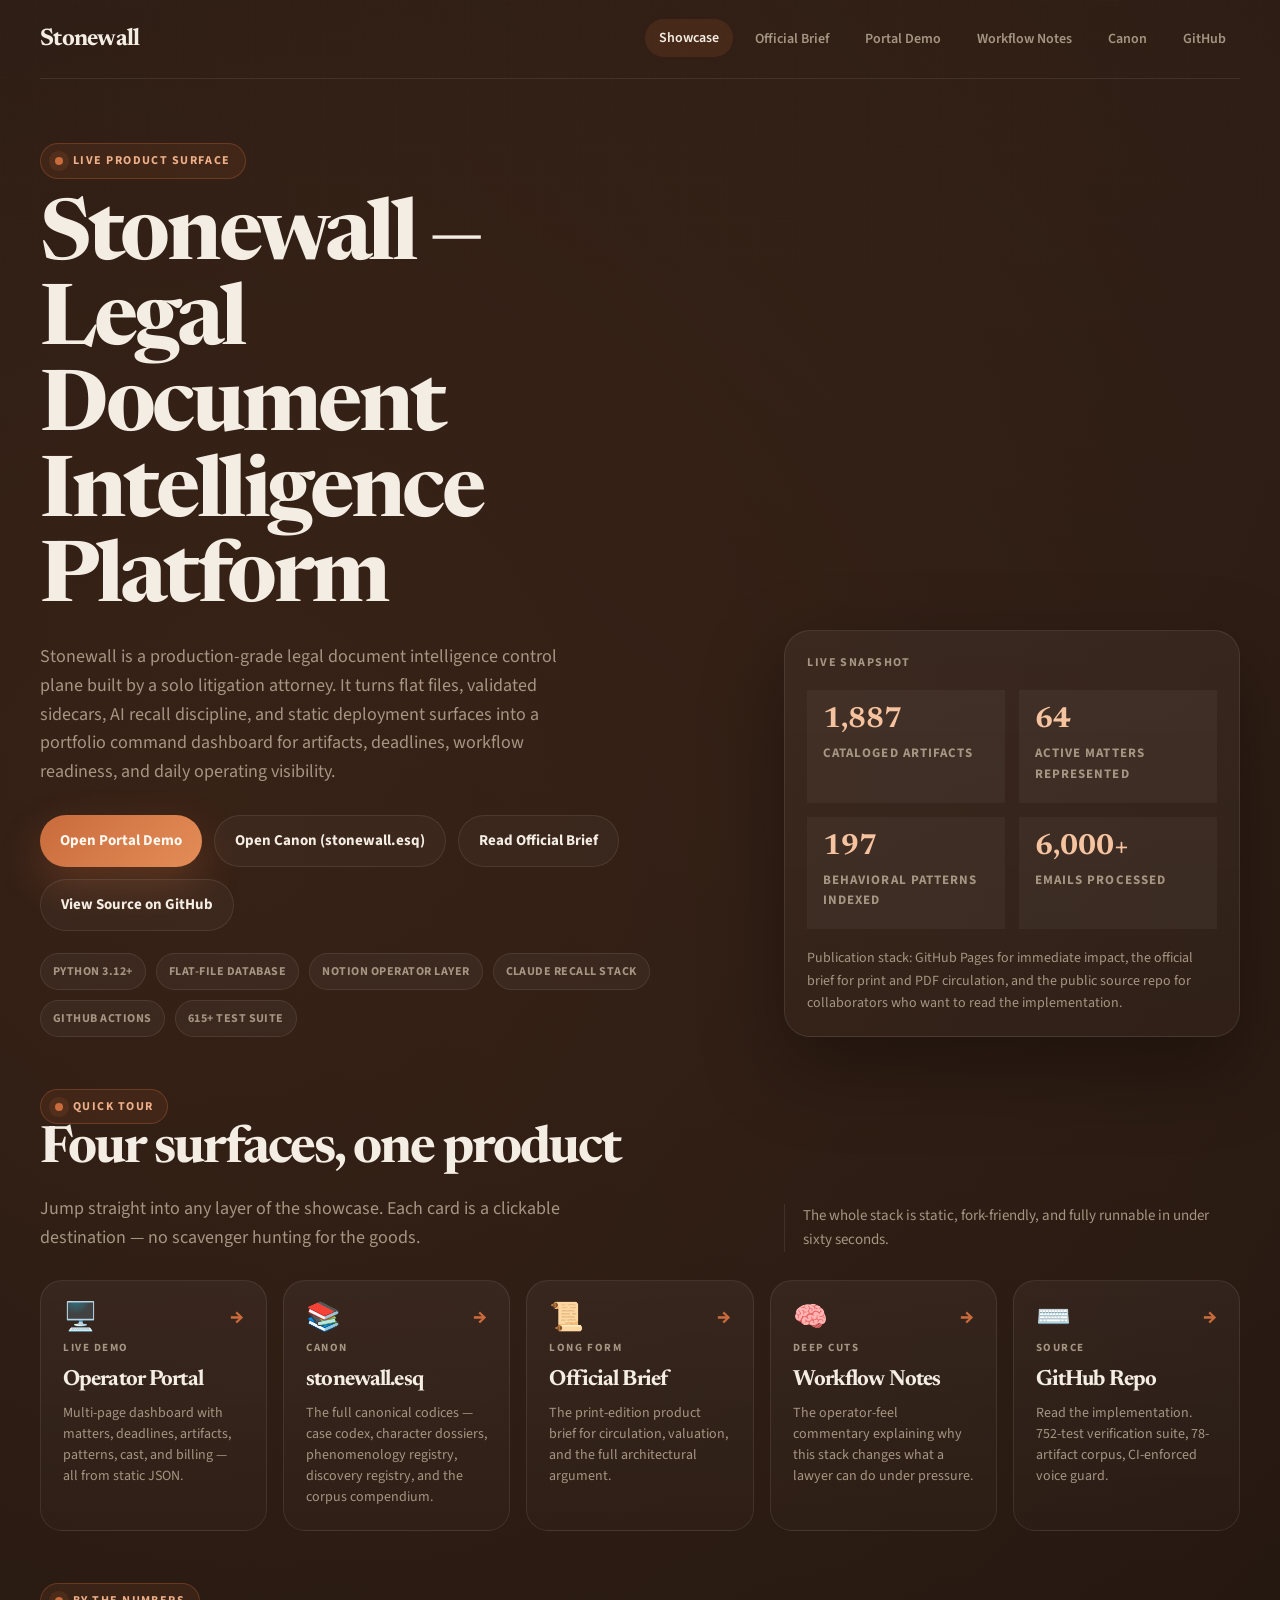
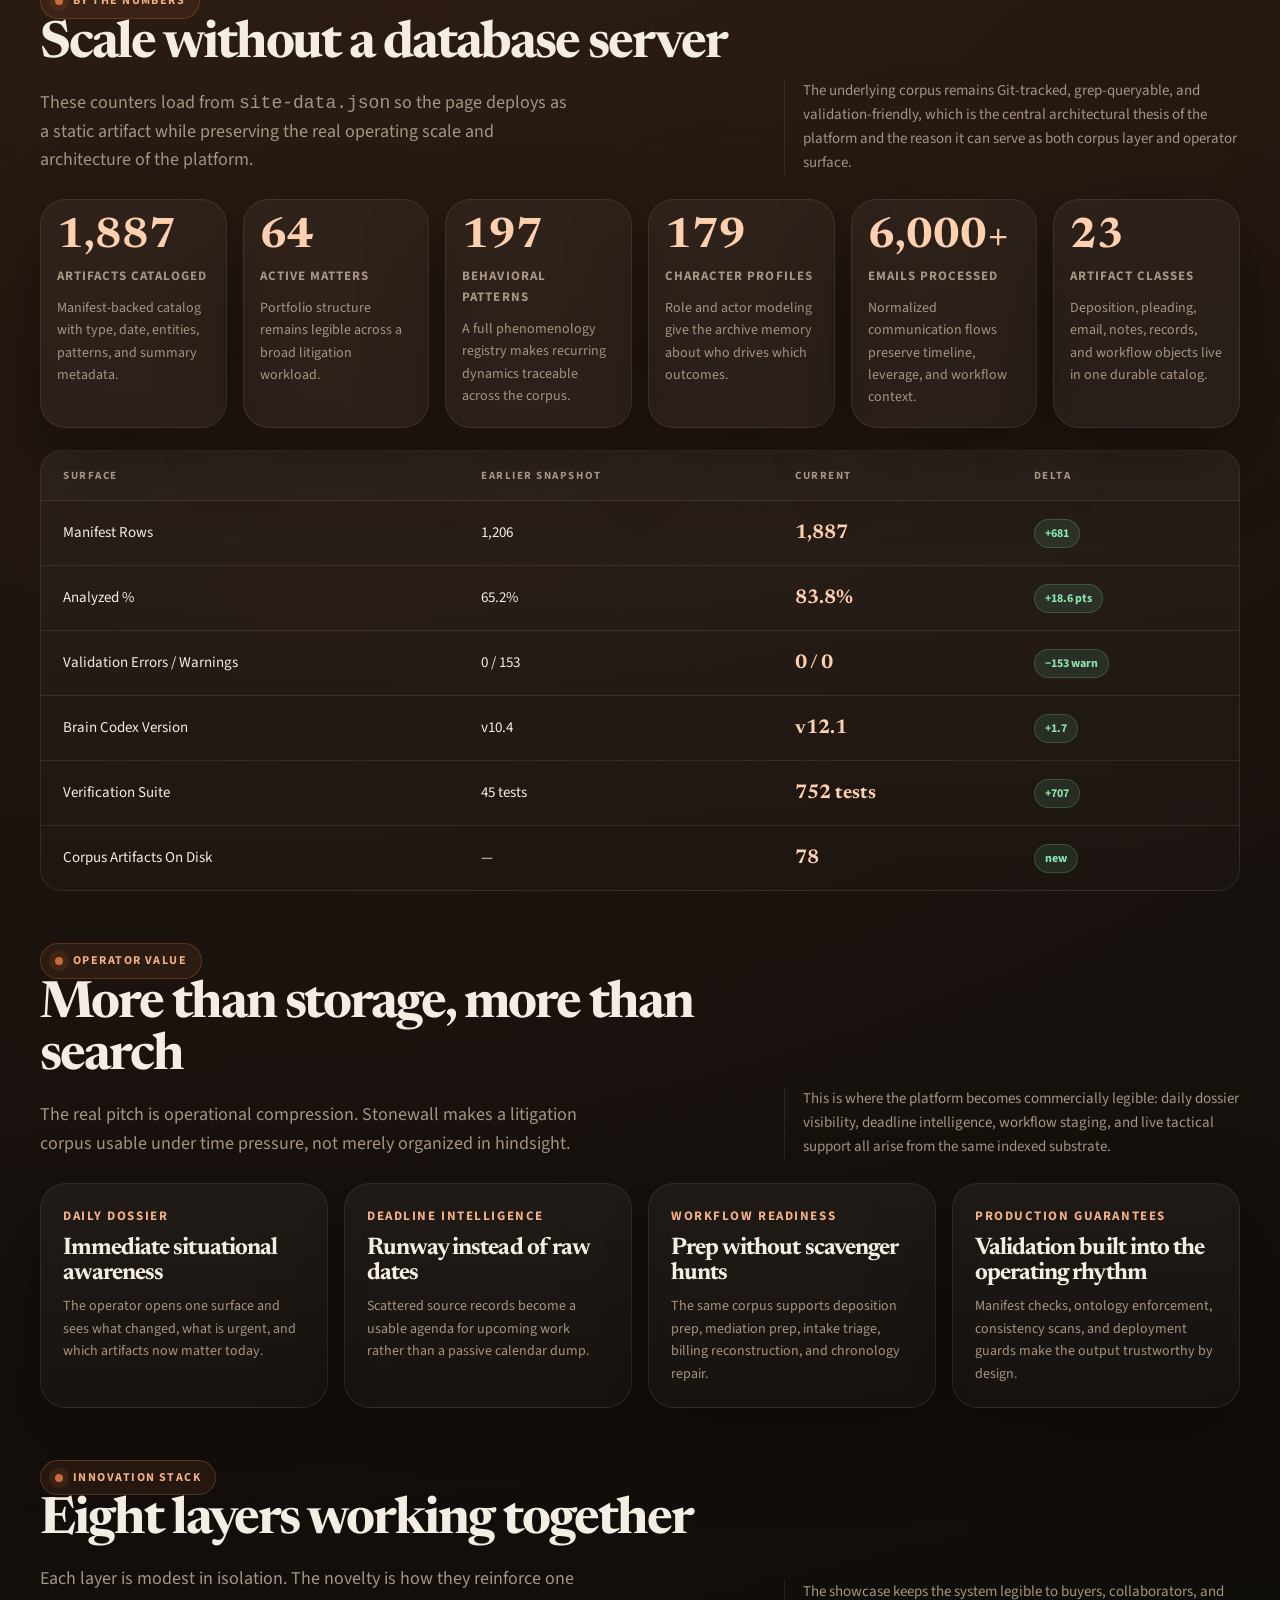
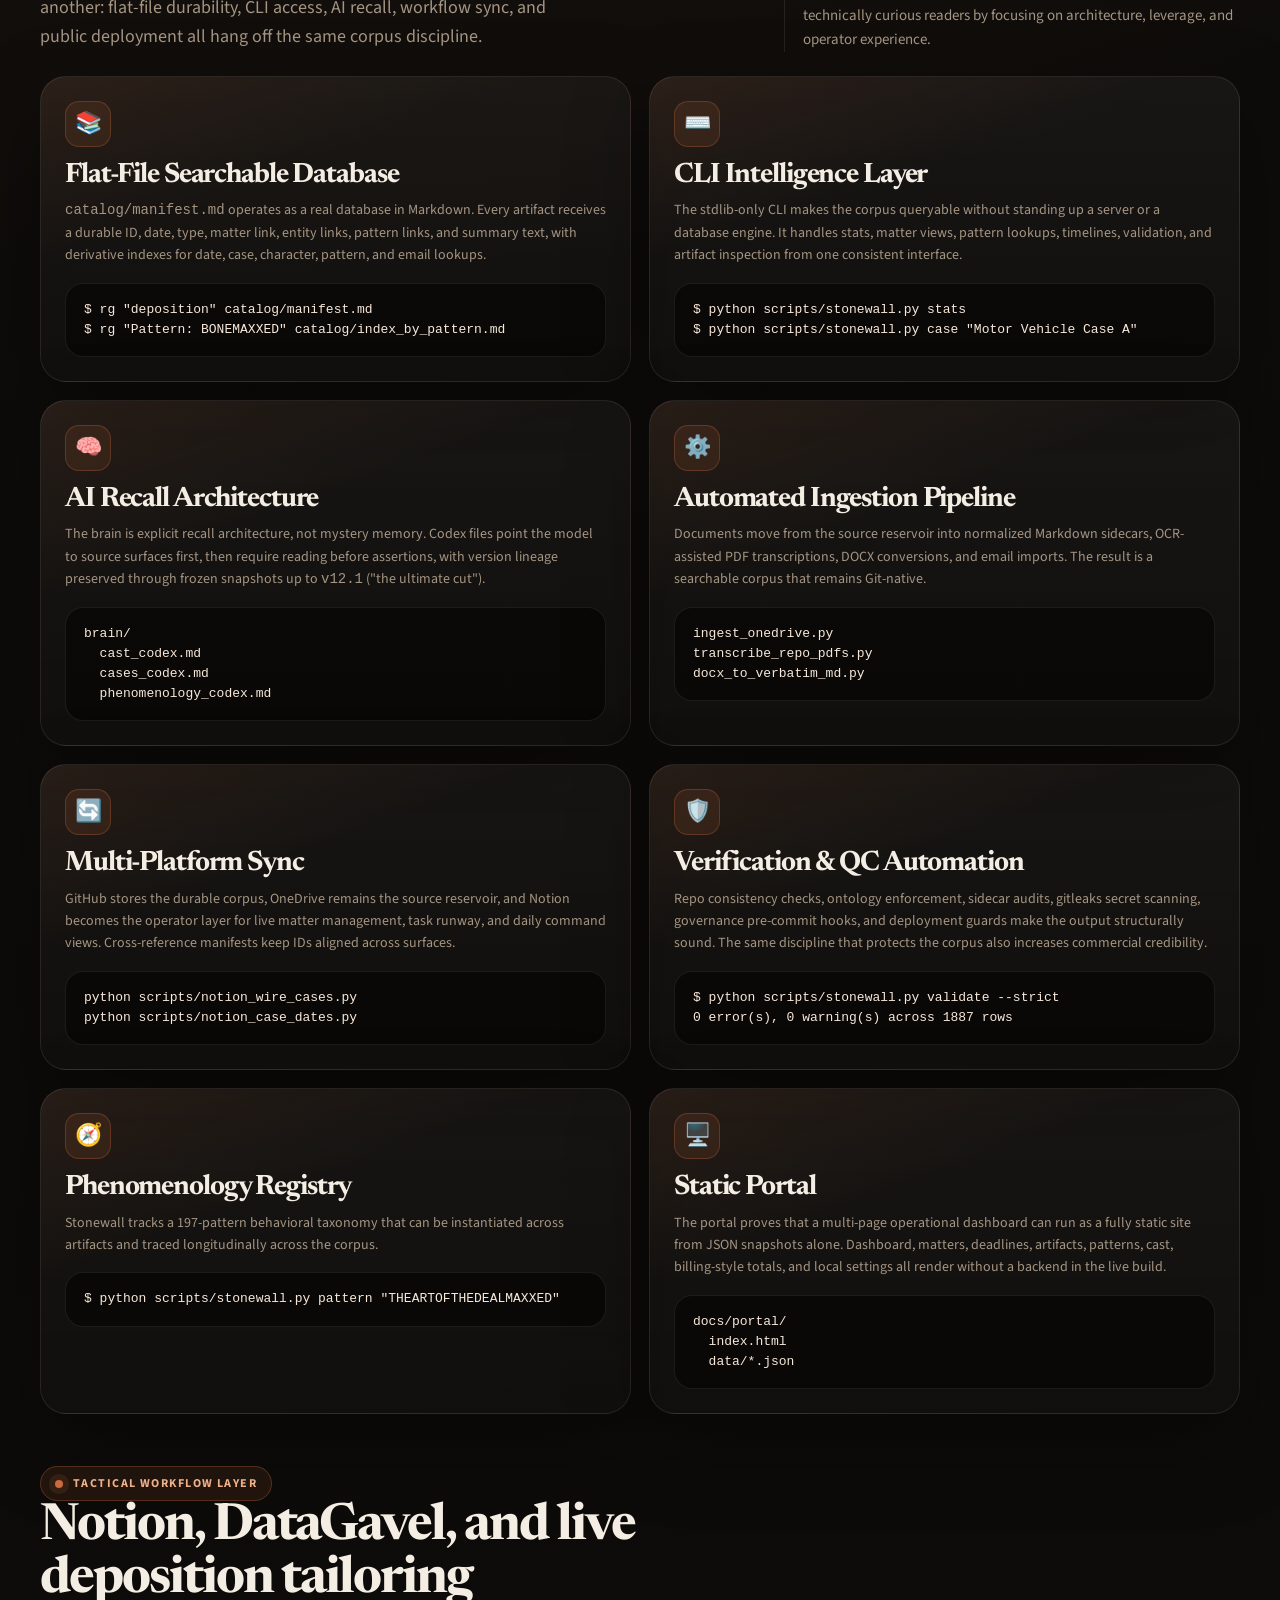
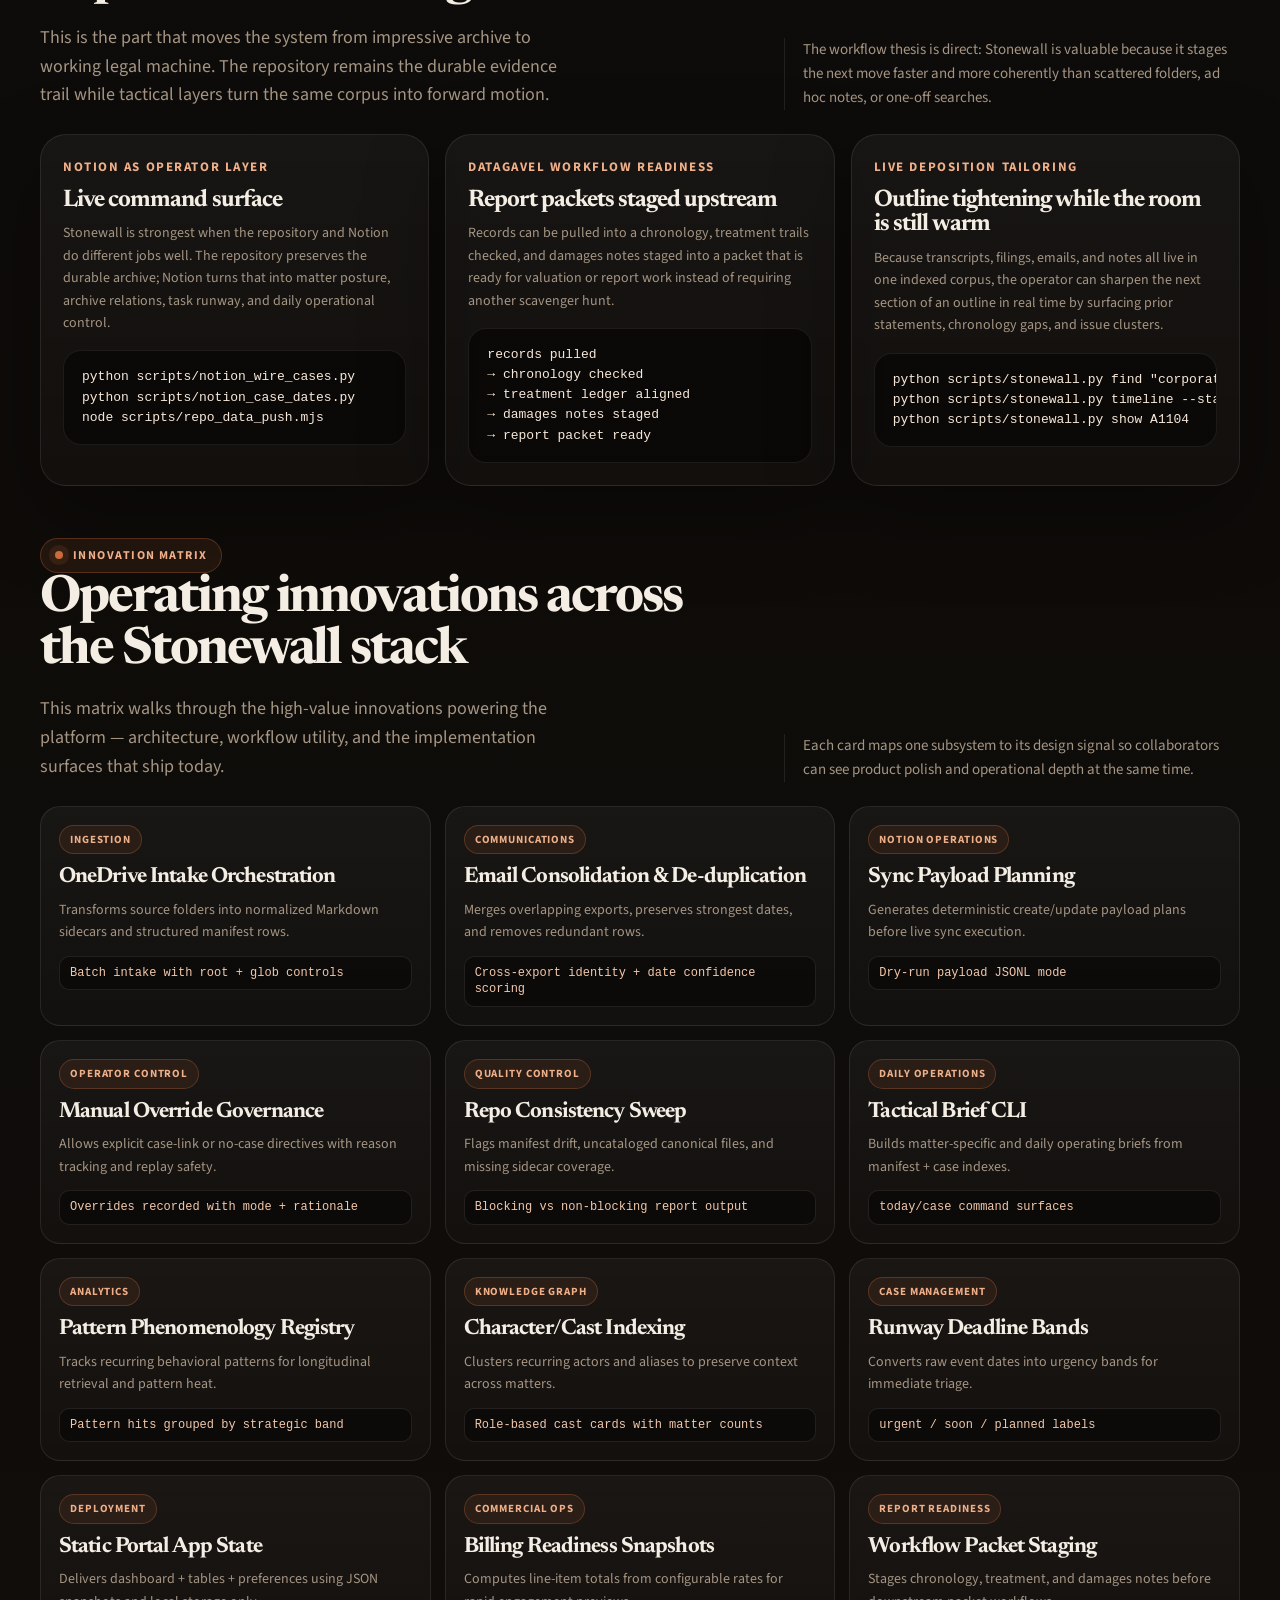
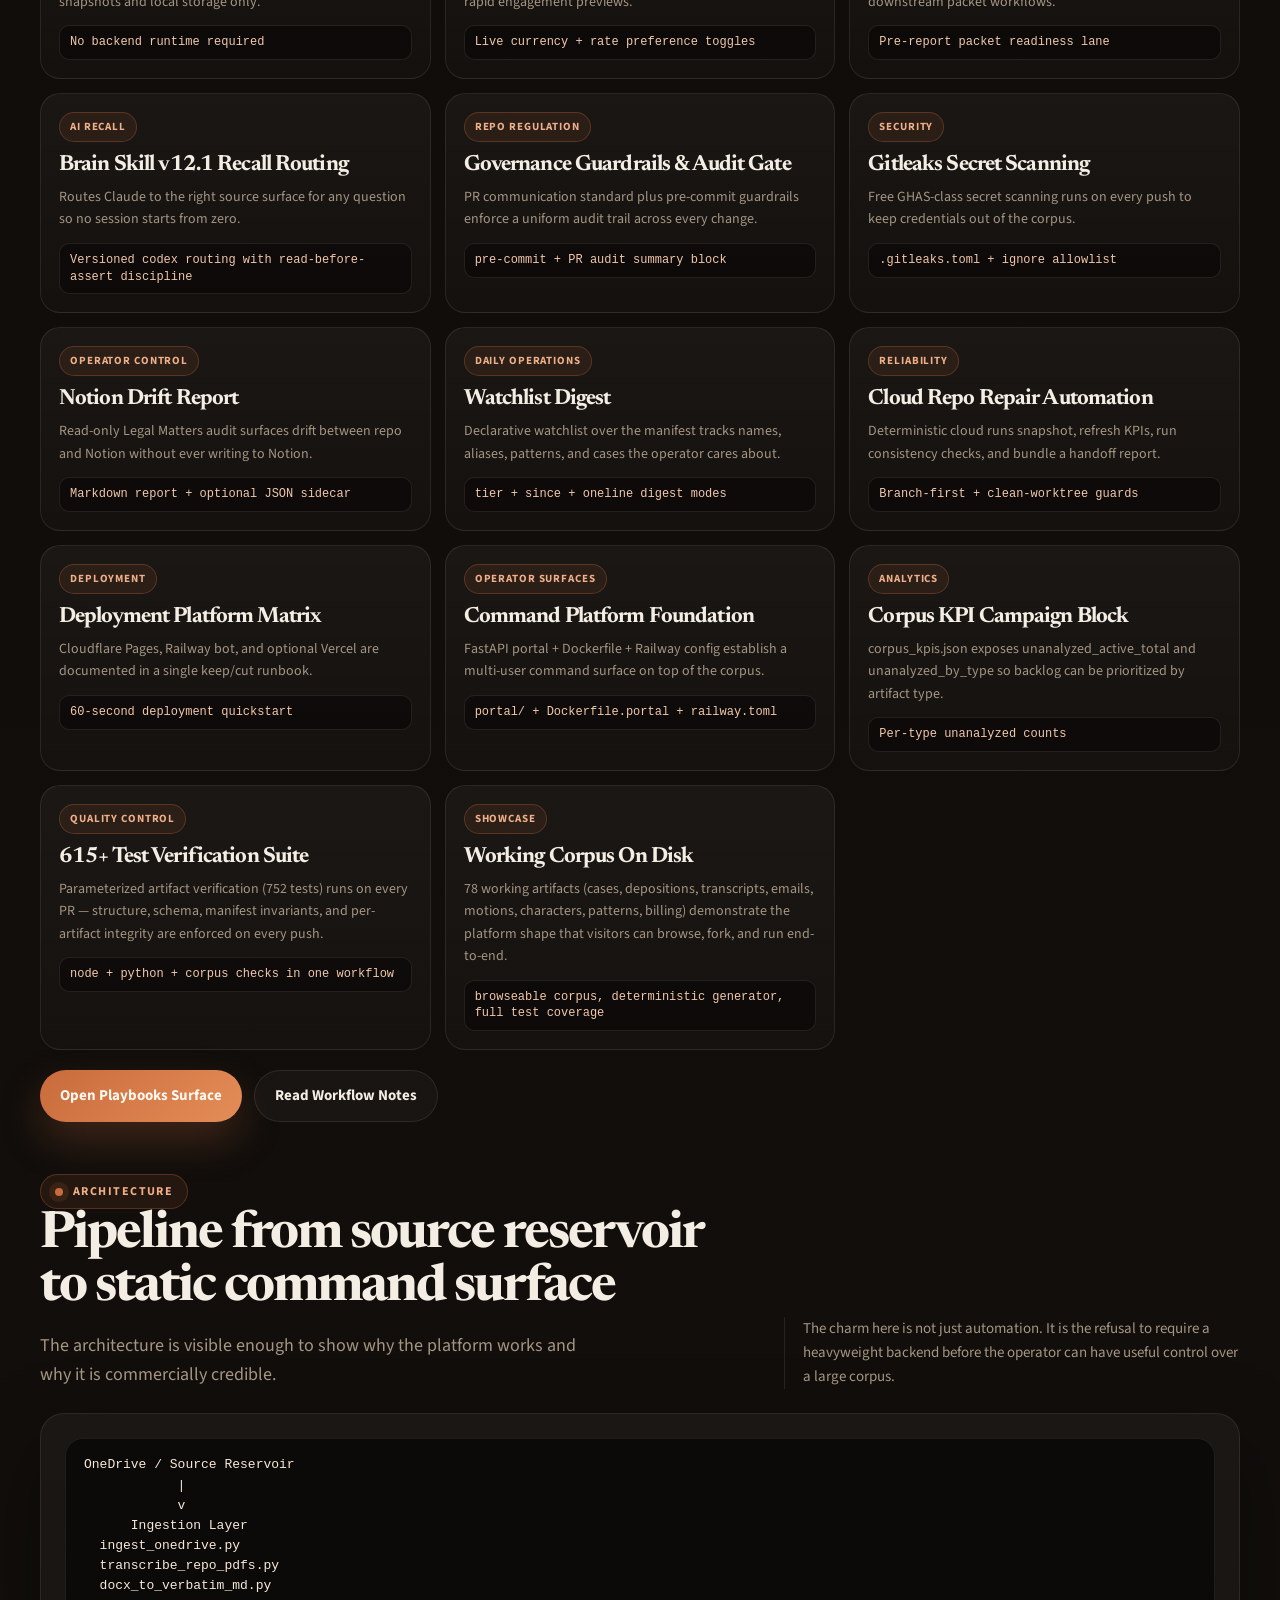
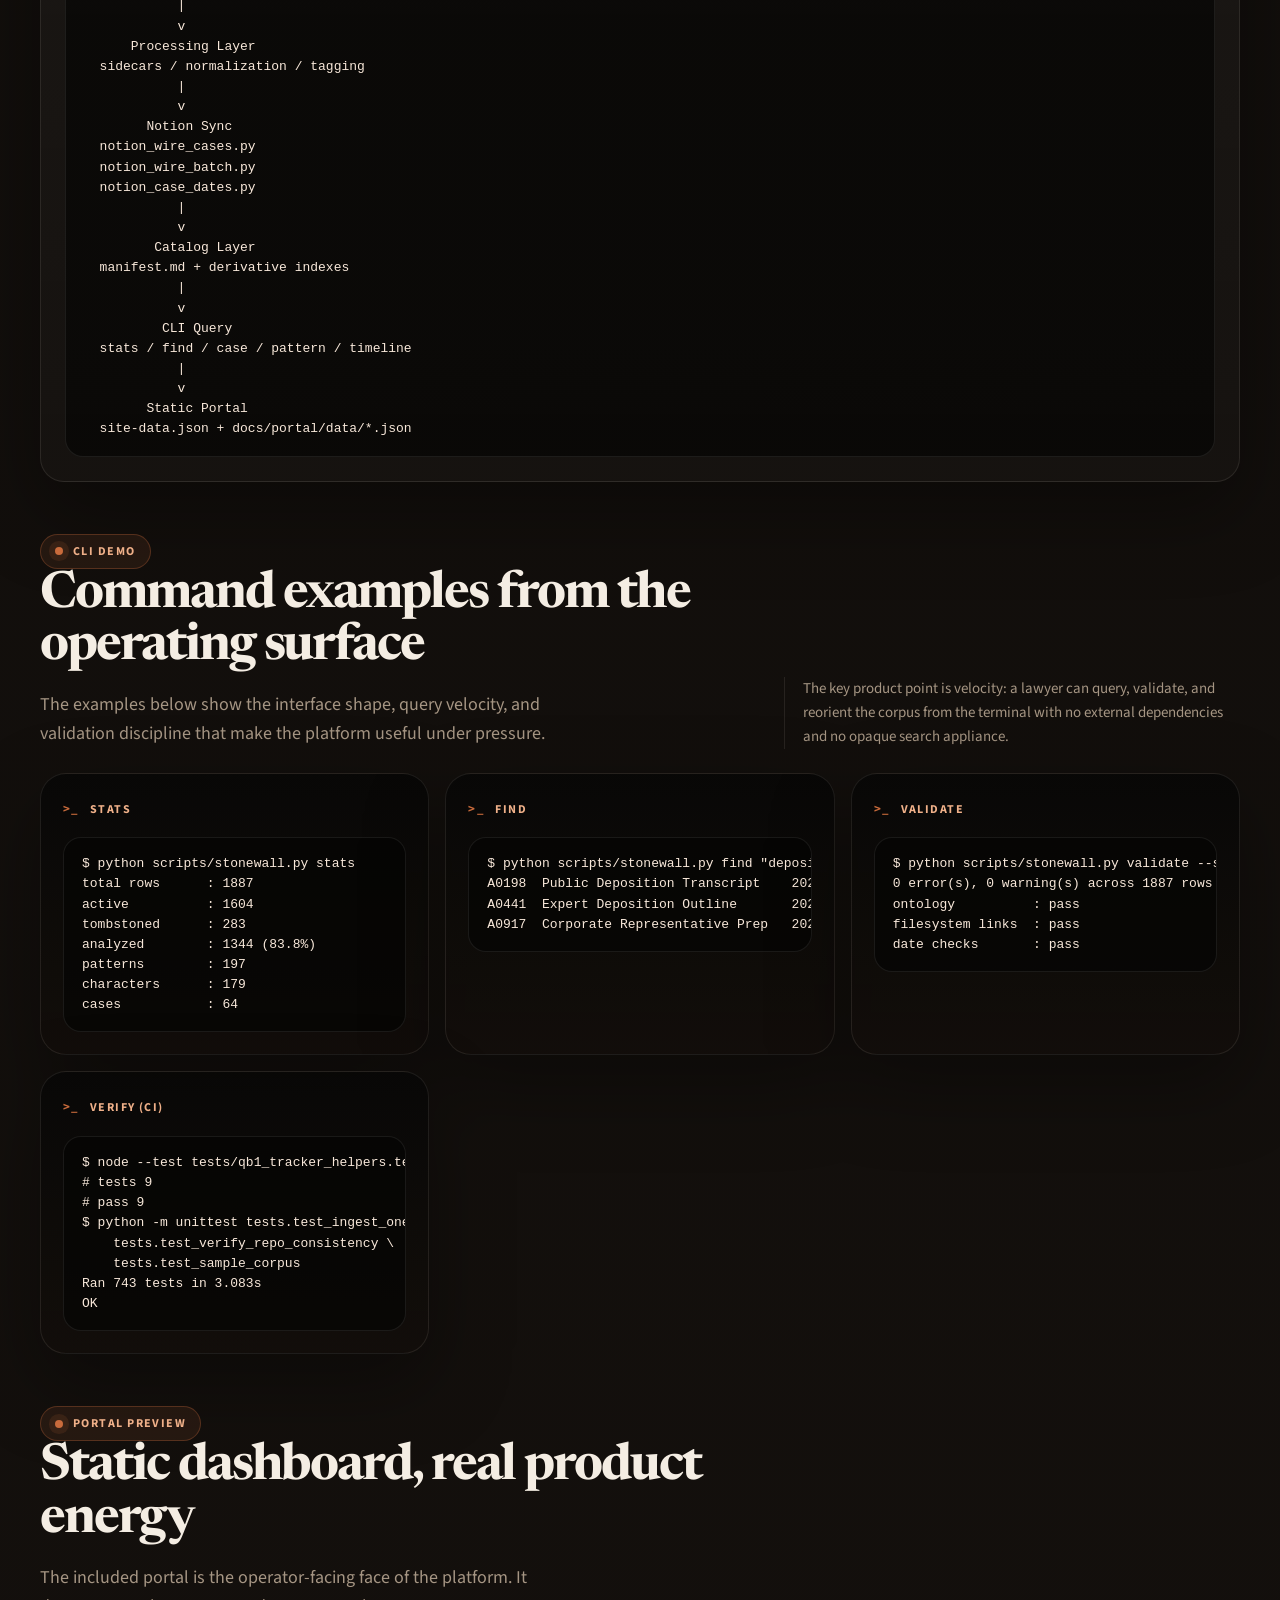
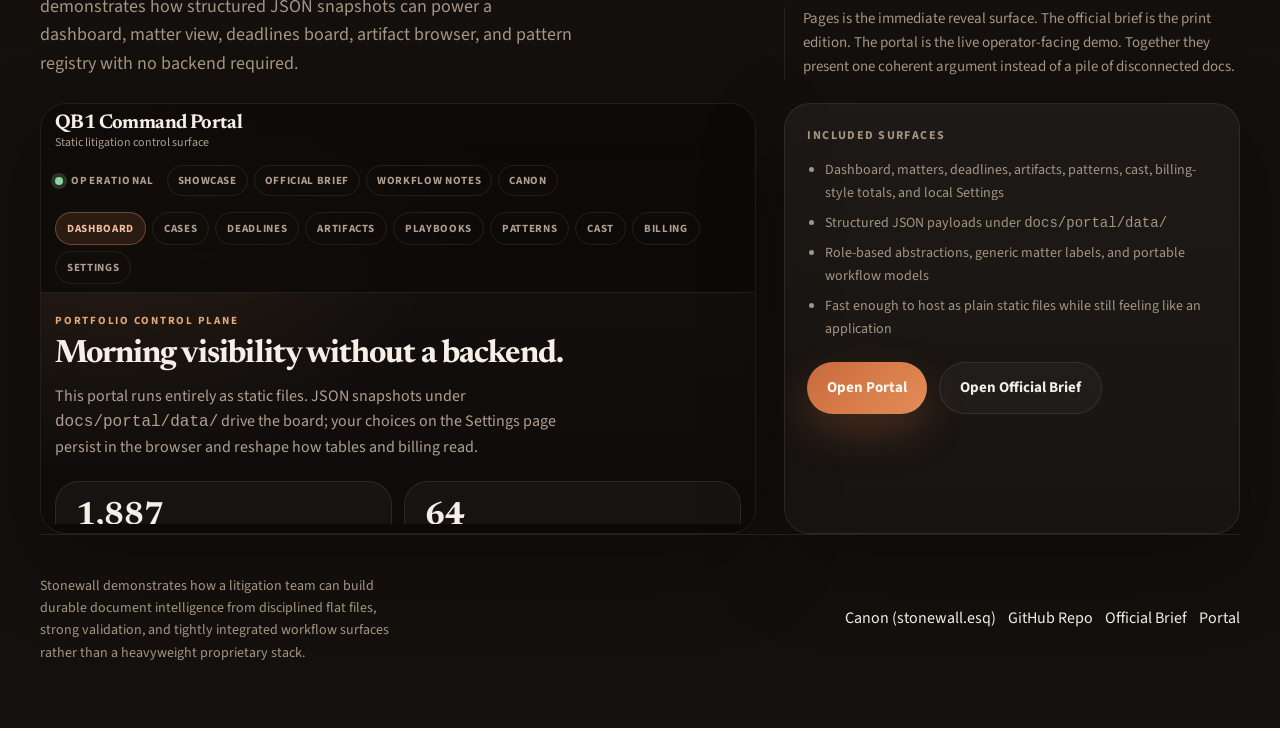
==== commit ab65d6da: "link to stonewall.esq across all surfaces + mobile tightening Agent-Logs-Url: https://github.com/max" ====
--- a/docs/index.html
+++ b/docs/index.html
@@ -91,7 +91,7 @@
       line-height: 1.02;
       letter-spacing: -0.04em;
     }
-    h1 { font-size: clamp(48px, 7vw, 84px); max-width: 11ch; margin-top: 18px; }
+    h1 { font-size: clamp(38px, 7vw, 84px); max-width: 11ch; margin-top: 18px; }
     h2 { font-size: clamp(34px, 4vw, 52px); }
     h3 { font-size: 28px; }
     .hero,
@@ -167,7 +167,7 @@
     /* Quick Tour grid — large clickable buttons that jump to each surface */
     .tour-grid {
       display: grid;
-      grid-template-columns: repeat(4, minmax(0, 1fr));
+      grid-template-columns: repeat(auto-fit, minmax(220px, 1fr));
       gap: 16px;
       margin-top: 28px;
     }
@@ -266,14 +266,10 @@
       border-color: var(--line);
     }
     @media (max-width: 760px) {
-      .tour-grid { grid-template-columns: 1fr 1fr; }
       .scale-table thead { display: none; }
       .scale-table tbody td { display: block; padding: 8px 18px; border-bottom: none; }
       .scale-table tbody tr { display: block; padding: 14px 0; border-bottom: 1px solid var(--line); }
       .scale-table tbody tr:last-child { border-bottom: none; }
-    }
-    @media (max-width: 520px) {
-      .tour-grid { grid-template-columns: 1fr; }
     }
     .badge {
       display: inline-flex;
@@ -497,6 +493,22 @@
       .matrix-grid { grid-template-columns: 1fr; }
       footer { padding-bottom: 40px; }
     }
+    @media (max-width: 560px) {
+      .topbar {
+        flex-direction: column;
+        align-items: flex-start;
+        gap: 10px;
+      }
+      nav { justify-content: flex-start; gap: 6px; }
+      nav a { padding: 6px 10px; font-size: 13px; }
+      .hero { padding-top: 28px; }
+      .hero p, .section-head p { font-size: 16px; }
+      .stat-tile strong { font-size: 36px; }
+      .scale-table .num { font-size: 17px; }
+      .tour-card { padding: 18px; }
+      .tour-card::after { top: 16px; right: 18px; font-size: 18px; }
+      .tour-card h3 { font-size: 19px; }
+    }
   </style>
 </head>
 <body>
@@ -507,6 +519,7 @@
       <a href="official-brief.html">Official Brief</a>
       <a href="portal/">Portal Demo</a>
       <a href="insights.html">Workflow Notes</a>
+      <a href="https://stonewall.esq">Canon</a>
       <a href="https://github.com/maxwellkemp10-ux/stonewall-showcase">GitHub</a>
     </nav>
   </header>
@@ -519,6 +532,7 @@
         <p>Stonewall is a production-grade legal document intelligence control plane built by a solo litigation attorney. It turns flat files, validated sidecars, AI recall discipline, and static deployment surfaces into a portfolio command dashboard for artifacts, deadlines, workflow readiness, and daily operating visibility.</p>
         <div class="hero-actions">
           <a class="btn" href="portal/">Open Portal Demo</a>
+          <a class="btn-secondary" href="https://stonewall.esq">Open Canon (stonewall.esq)</a>
           <a class="btn-secondary" href="official-brief.html">Read Official Brief</a>
           <a class="btn-secondary" href="https://github.com/maxwellkemp10-ux/stonewall-showcase">View Source on GitHub</a>
         </div>
@@ -558,6 +572,12 @@
           <span class="tour-label">Live Demo</span>
           <h3>Operator Portal</h3>
           <p>Multi-page dashboard with matters, deadlines, artifacts, patterns, cast, and billing — all from static JSON.</p>
+        </a>
+        <a class="tour-card" href="https://stonewall.esq">
+          <span class="tour-icon">📚</span>
+          <span class="tour-label">Canon</span>
+          <h3>stonewall.esq</h3>
+          <p>The full canonical codices — case codex, character dossiers, phenomenology registry, discovery registry, and the corpus compendium.</p>
         </a>
         <a class="tour-card" href="official-brief.html">
           <span class="tour-icon">📜</span>
@@ -840,6 +860,7 @@
   <footer class="shell">
     <p>Stonewall demonstrates how a litigation team can build durable document intelligence from disciplined flat files, strong validation, and tightly integrated workflow surfaces rather than a heavyweight proprietary stack.</p>
     <div class="footer-links">
+      <a href="https://stonewall.esq">Canon (stonewall.esq)</a>
       <a href="https://github.com/maxwellkemp10-ux/stonewall-showcase">GitHub Repo</a>
       <a href="official-brief.html">Official Brief</a>
       <a href="portal/">Portal</a>
